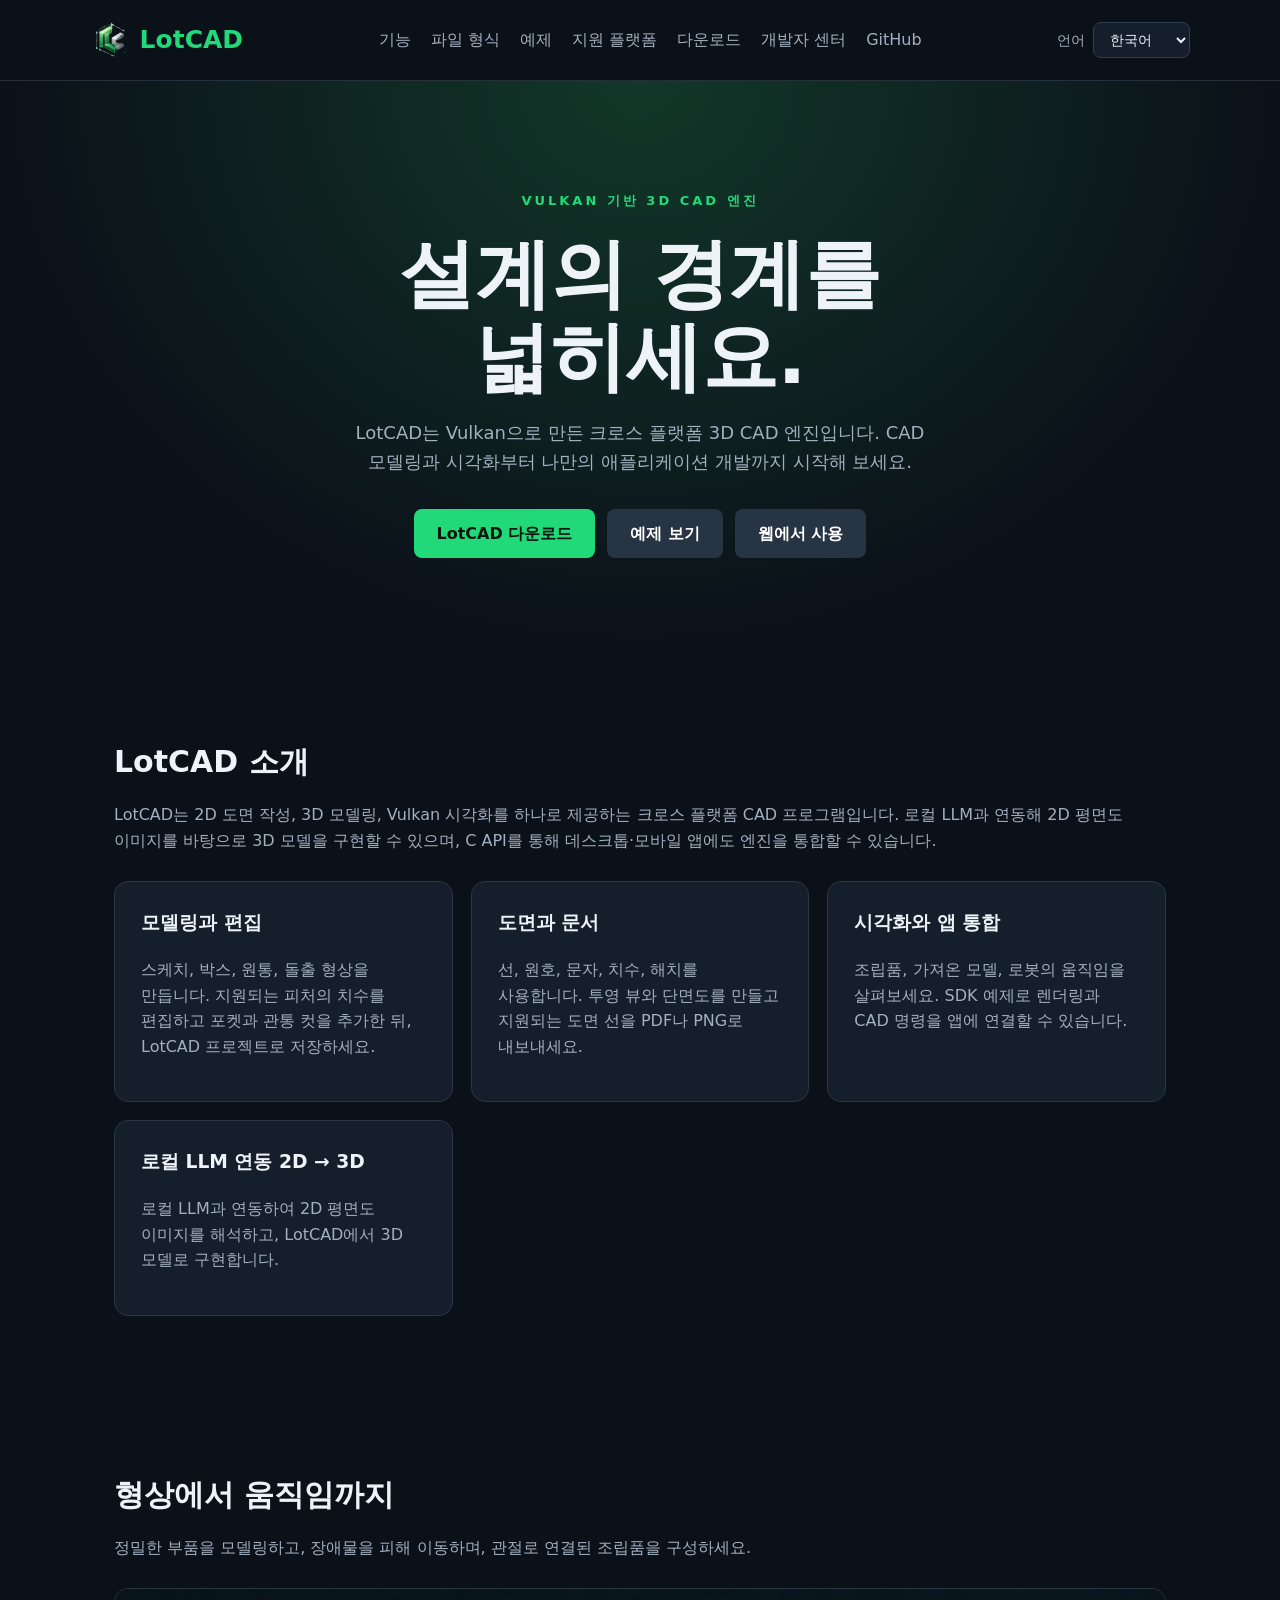
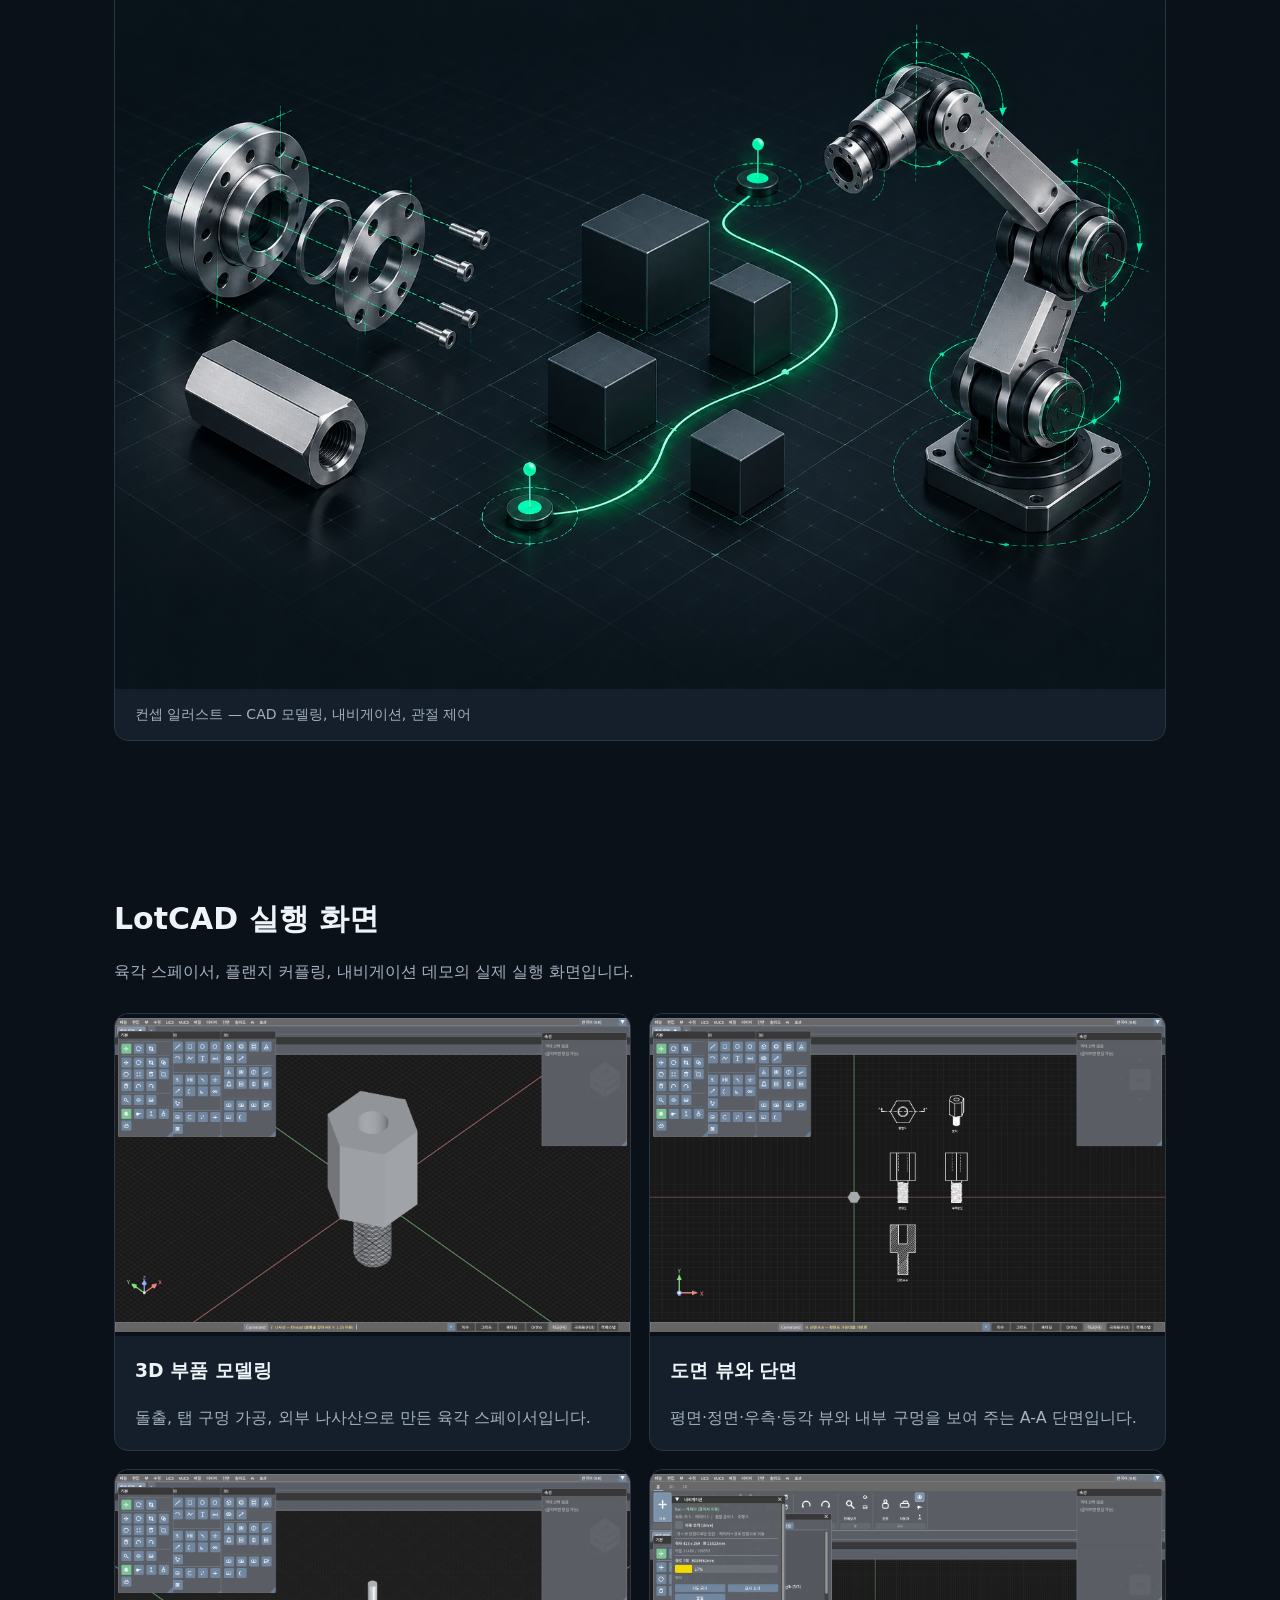
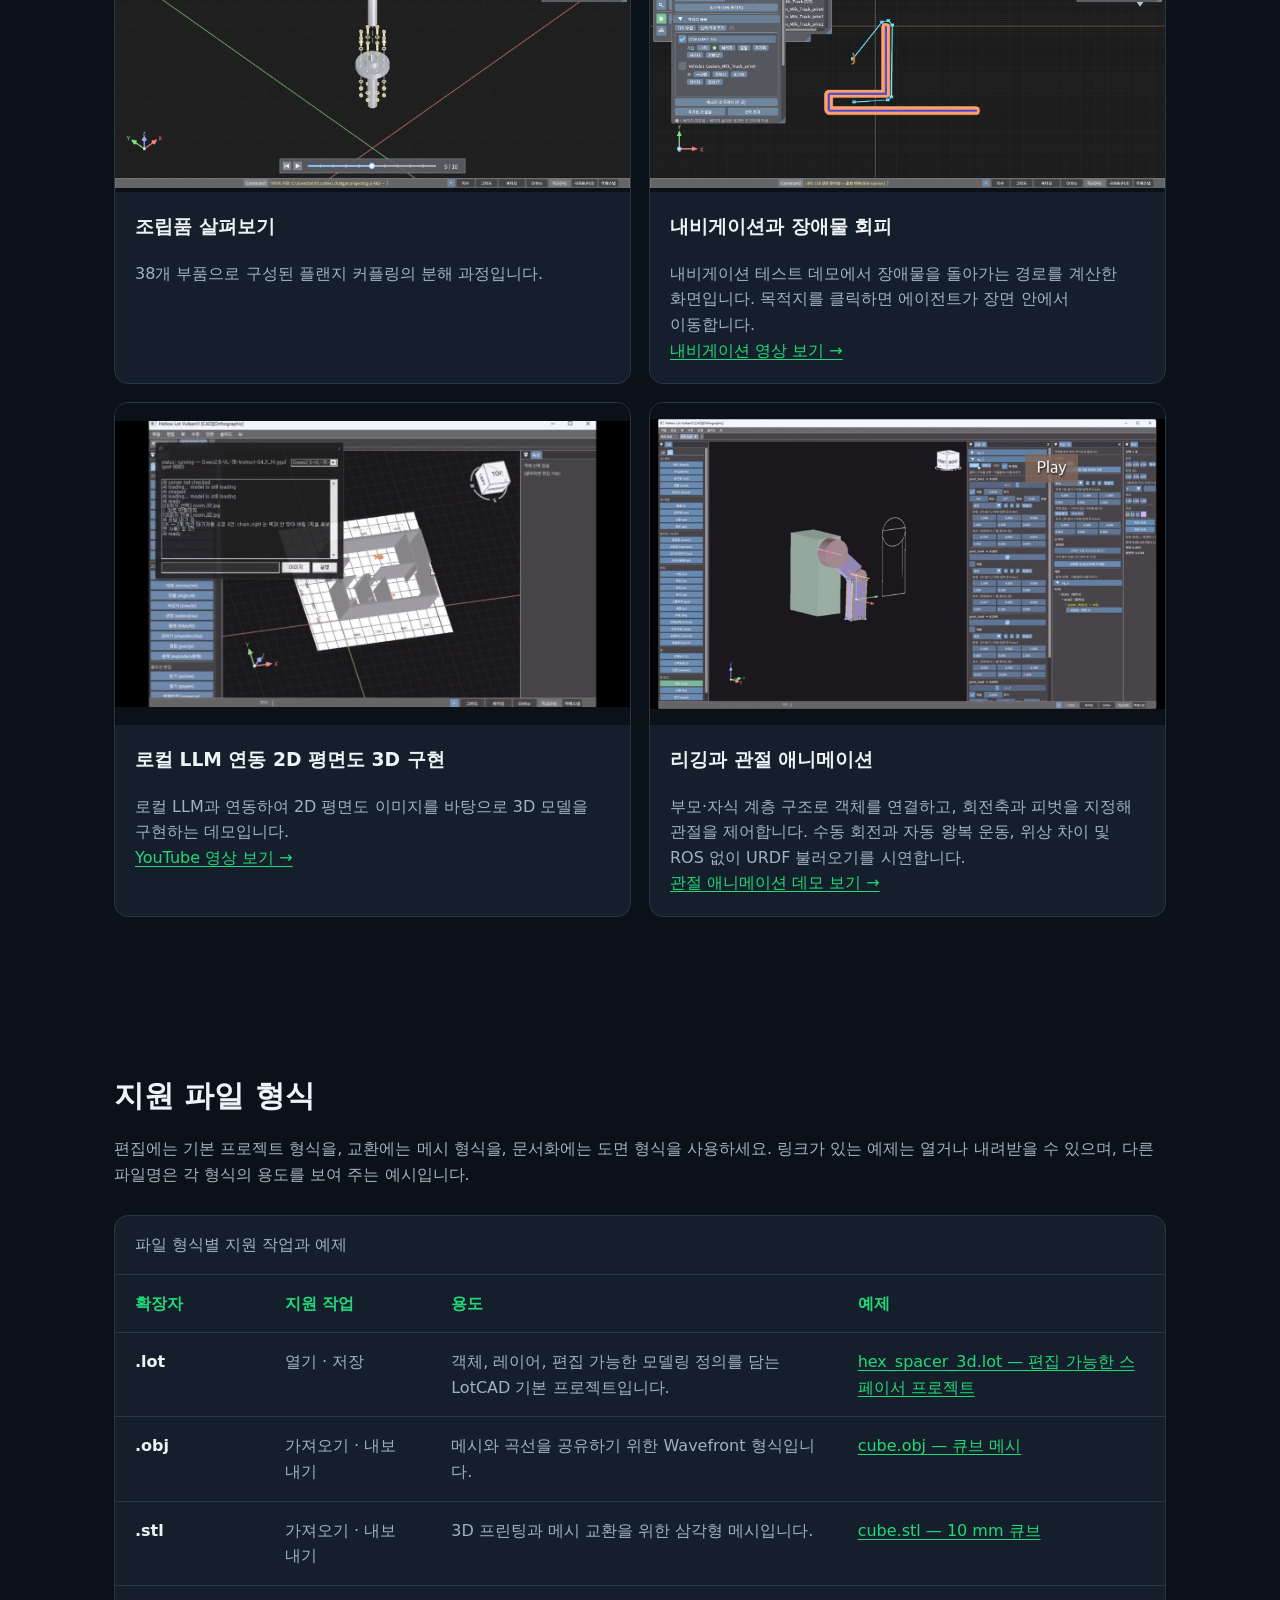
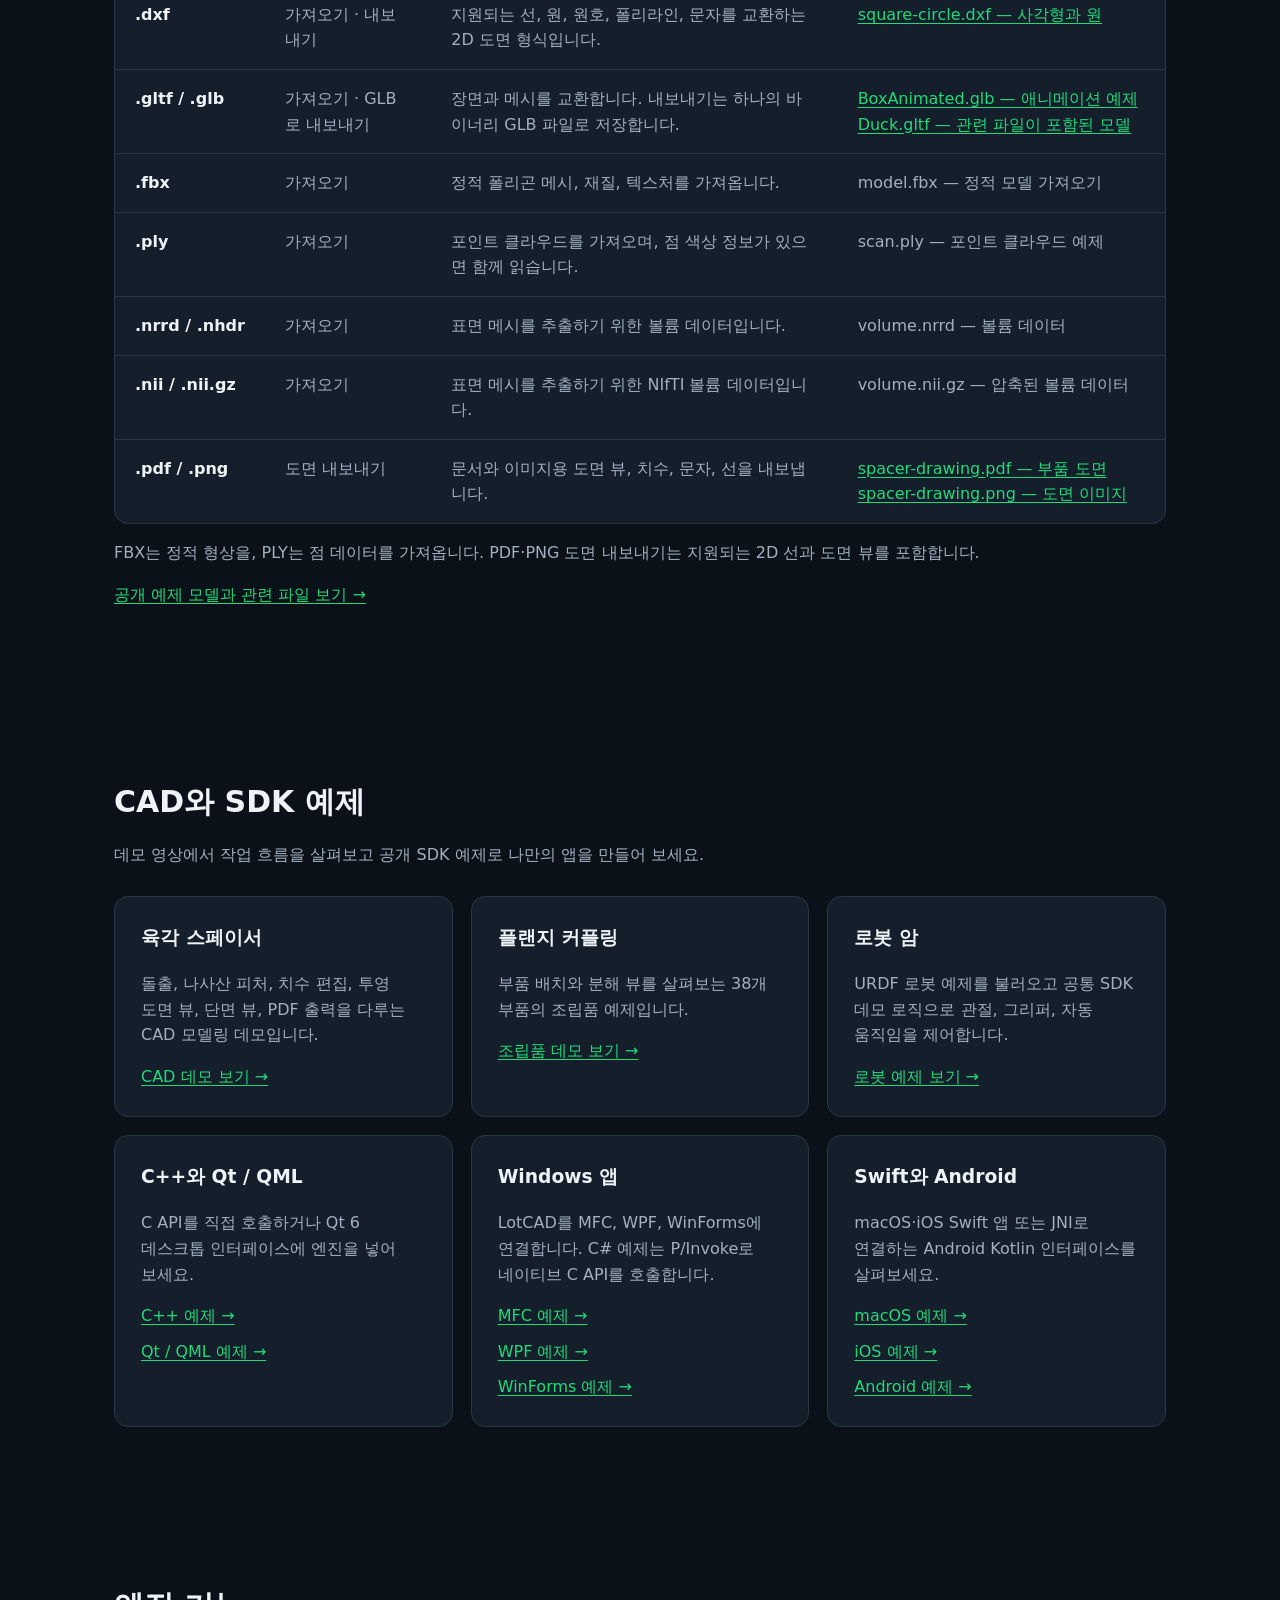
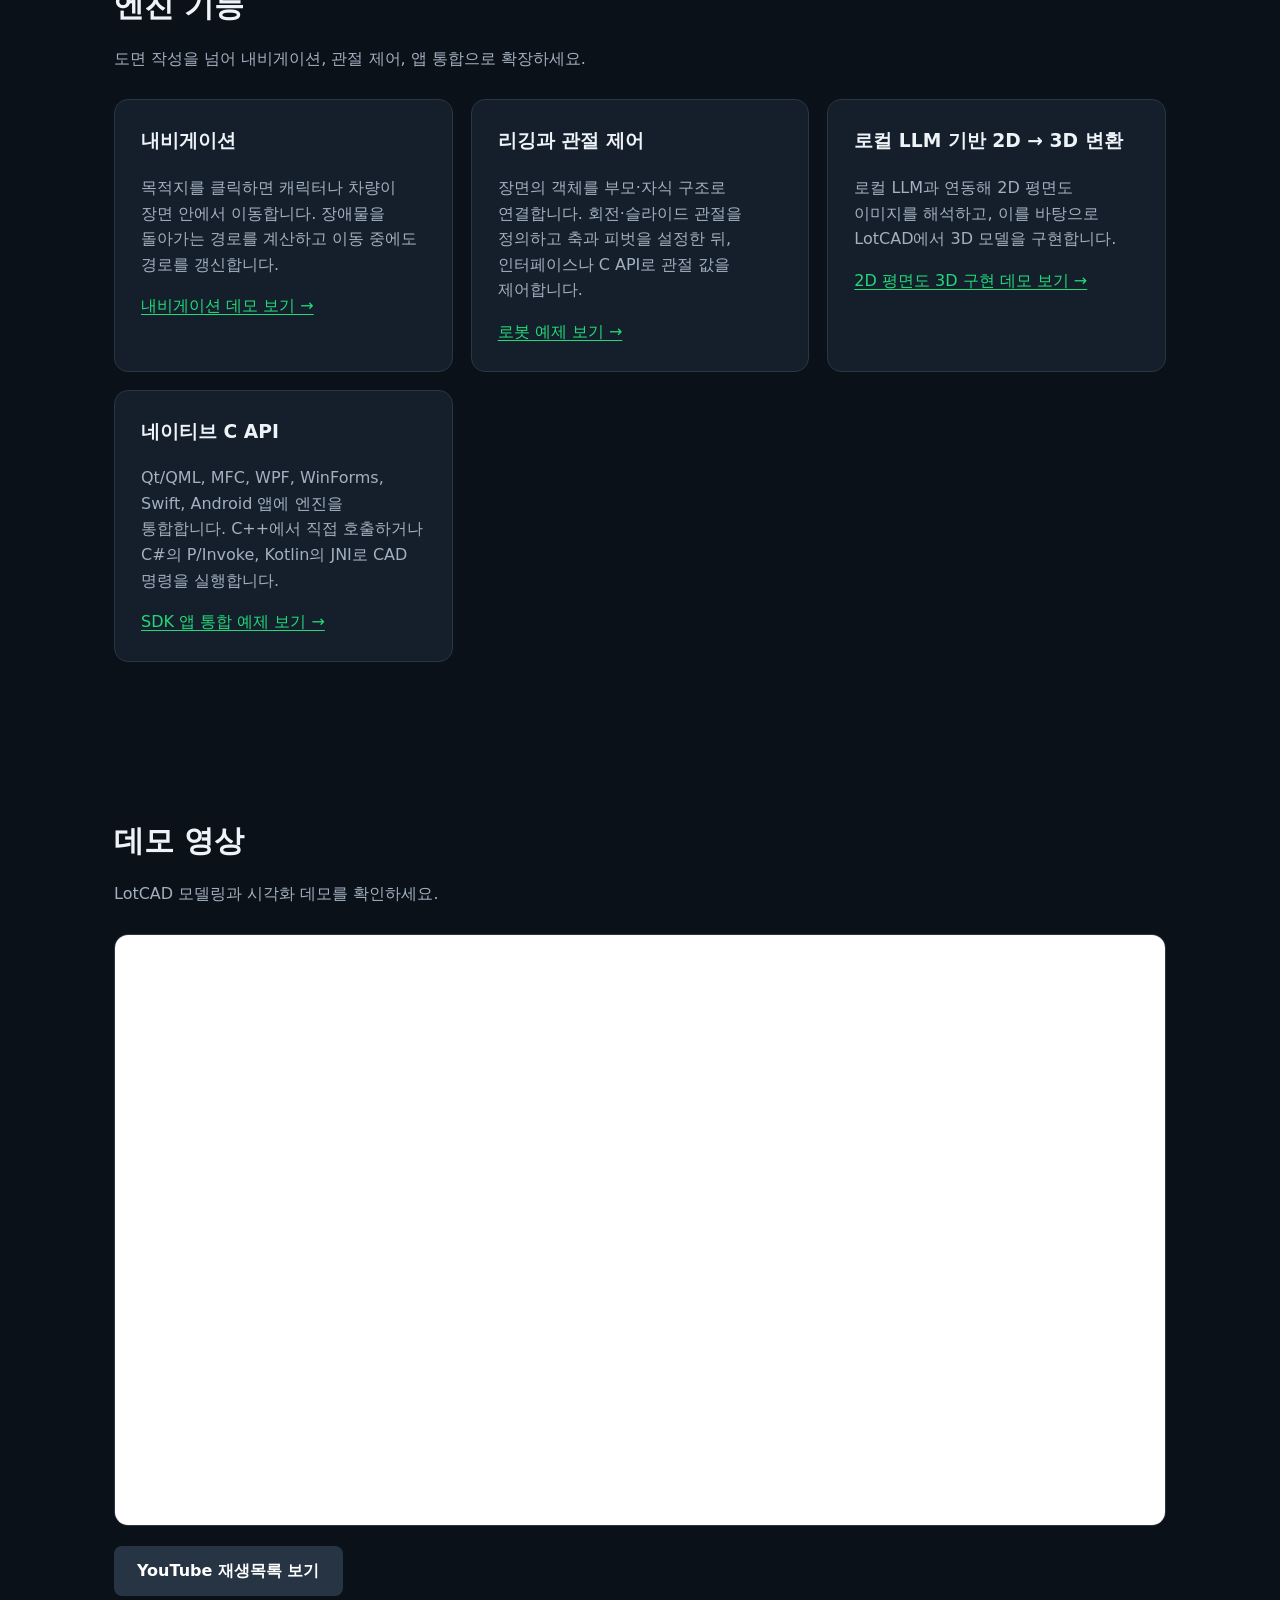
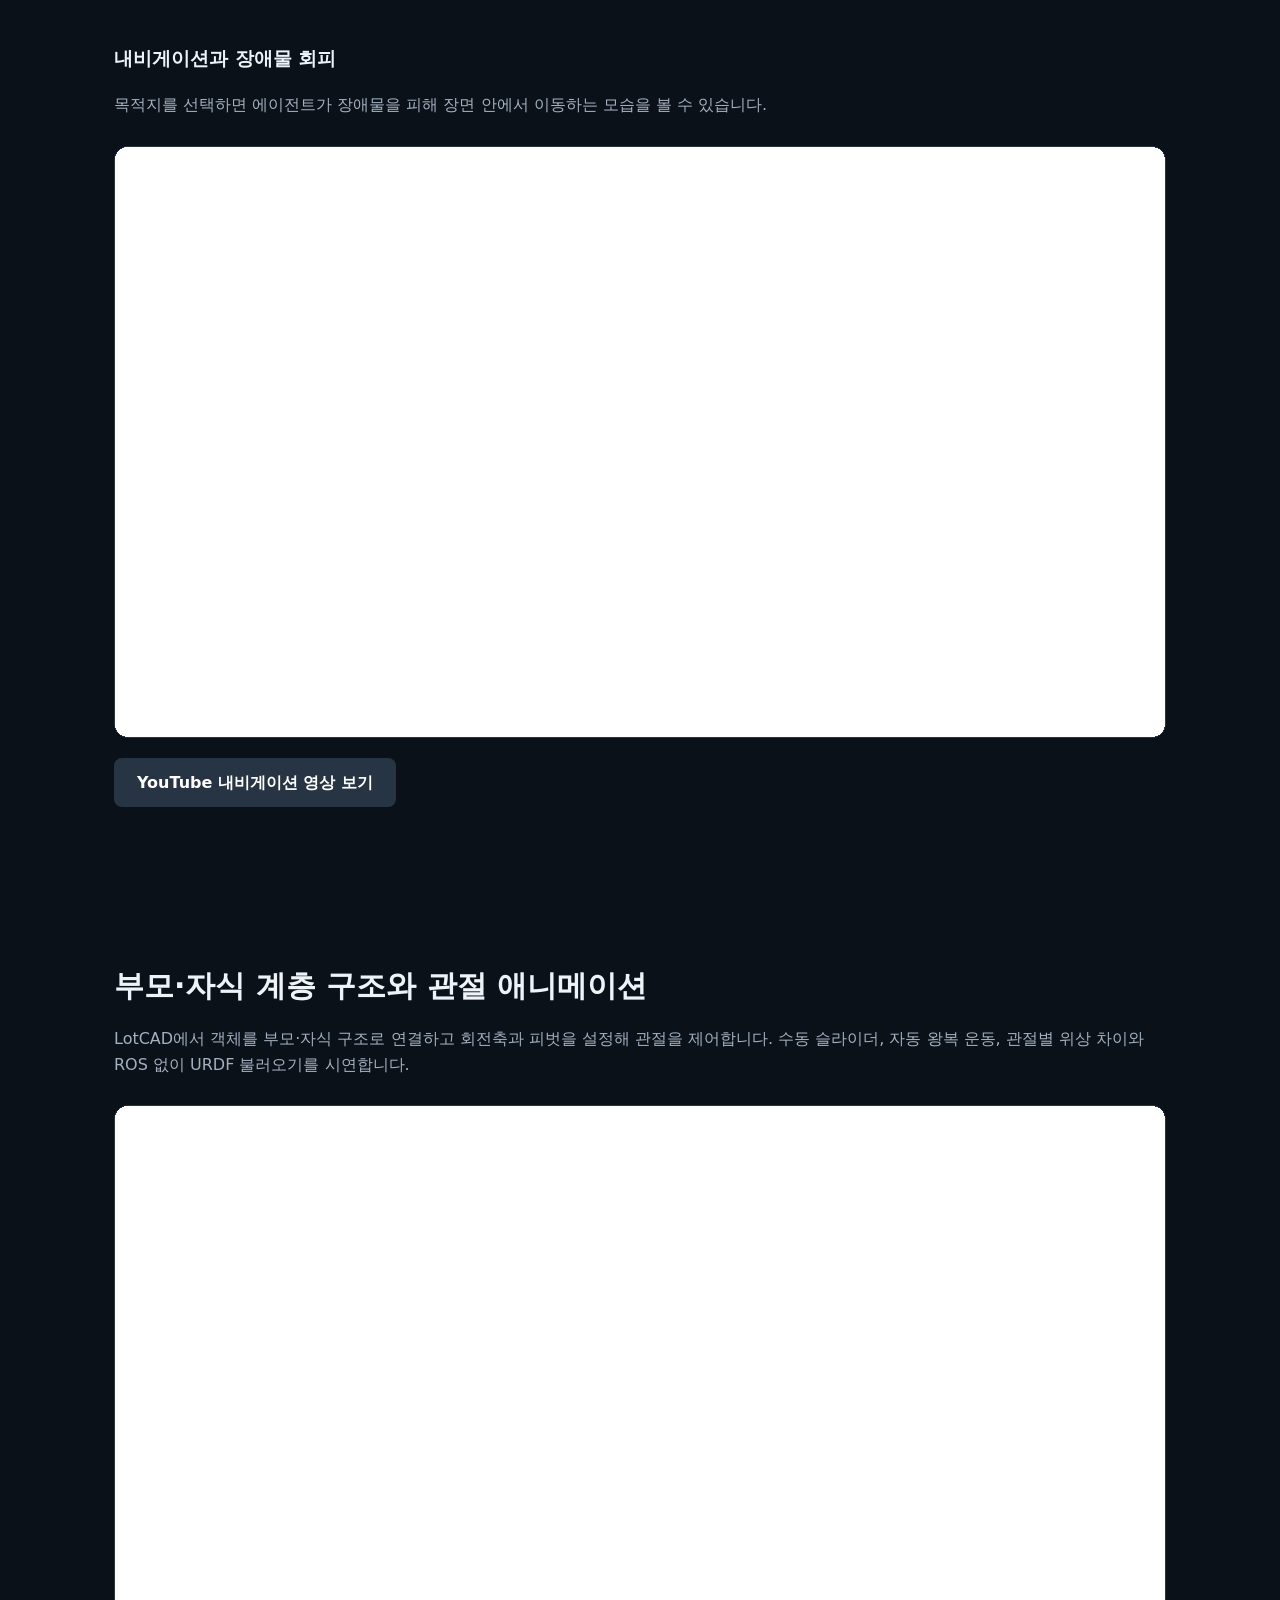
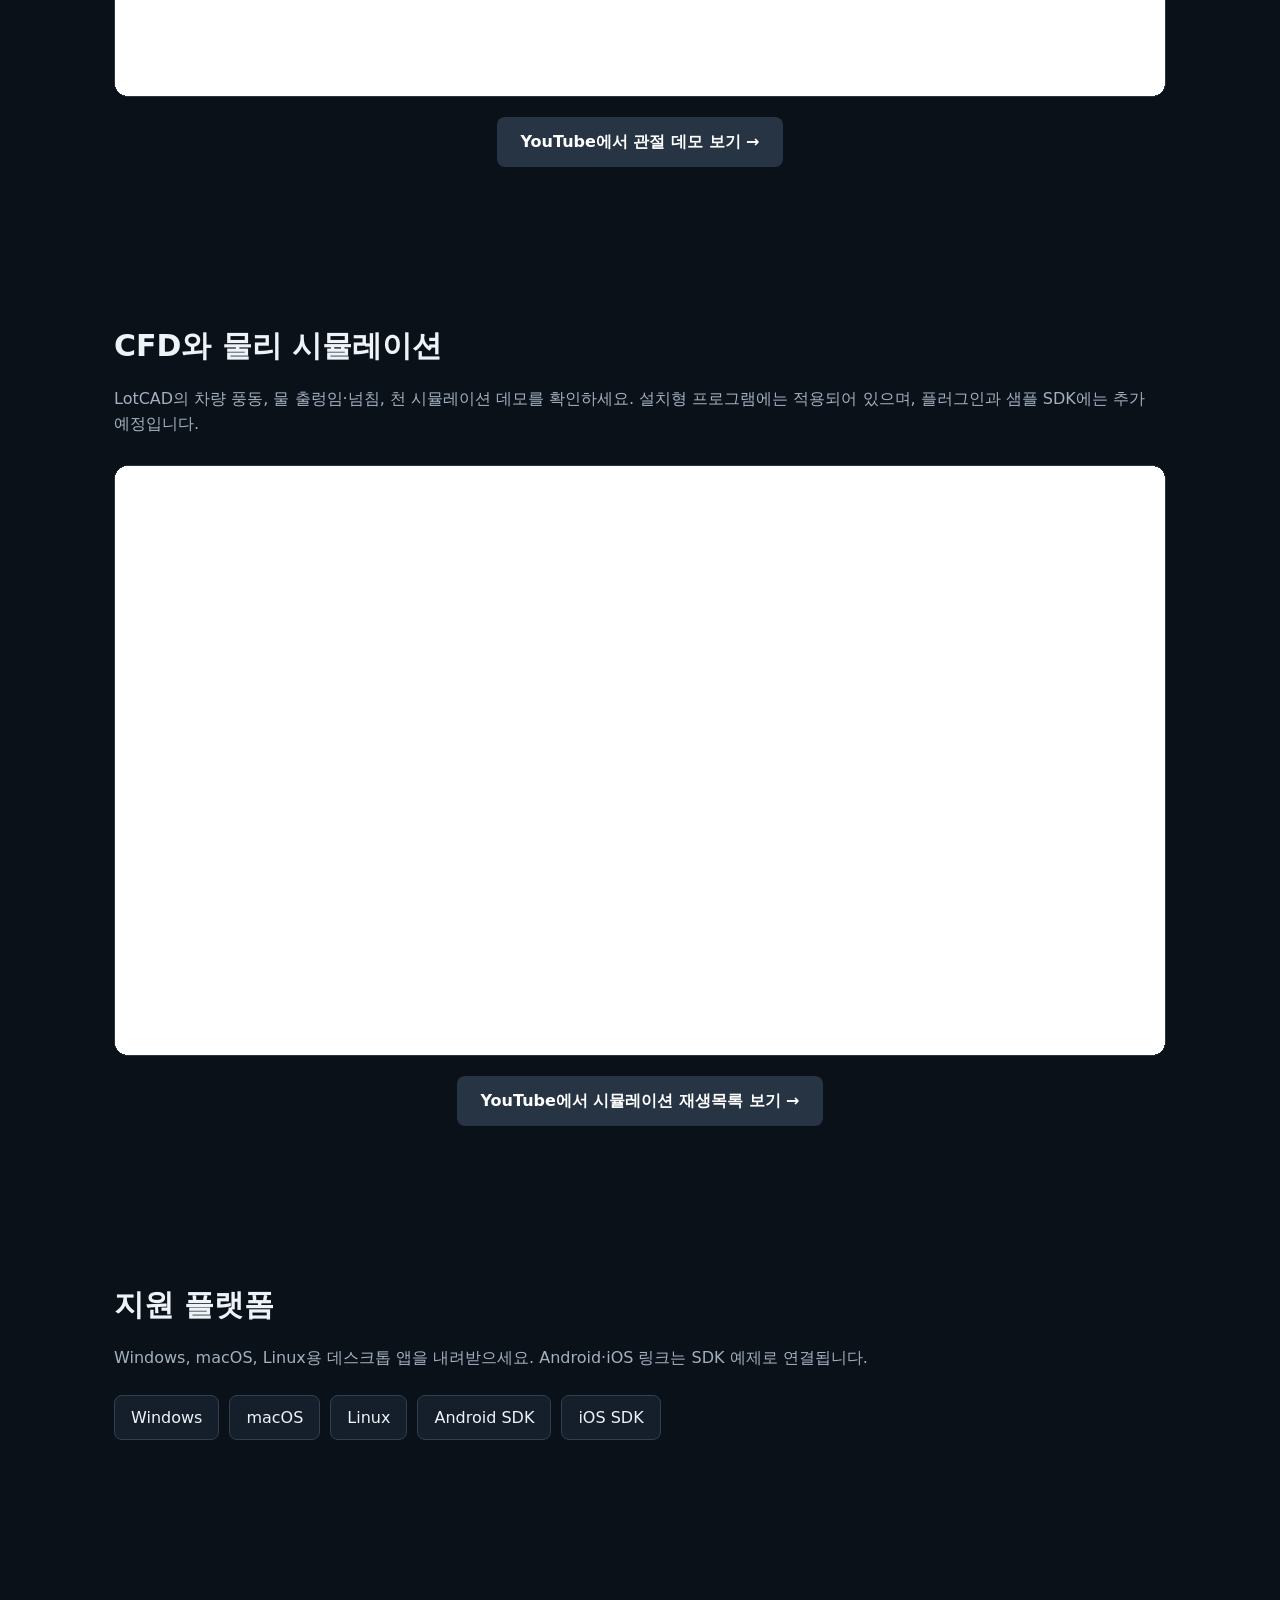
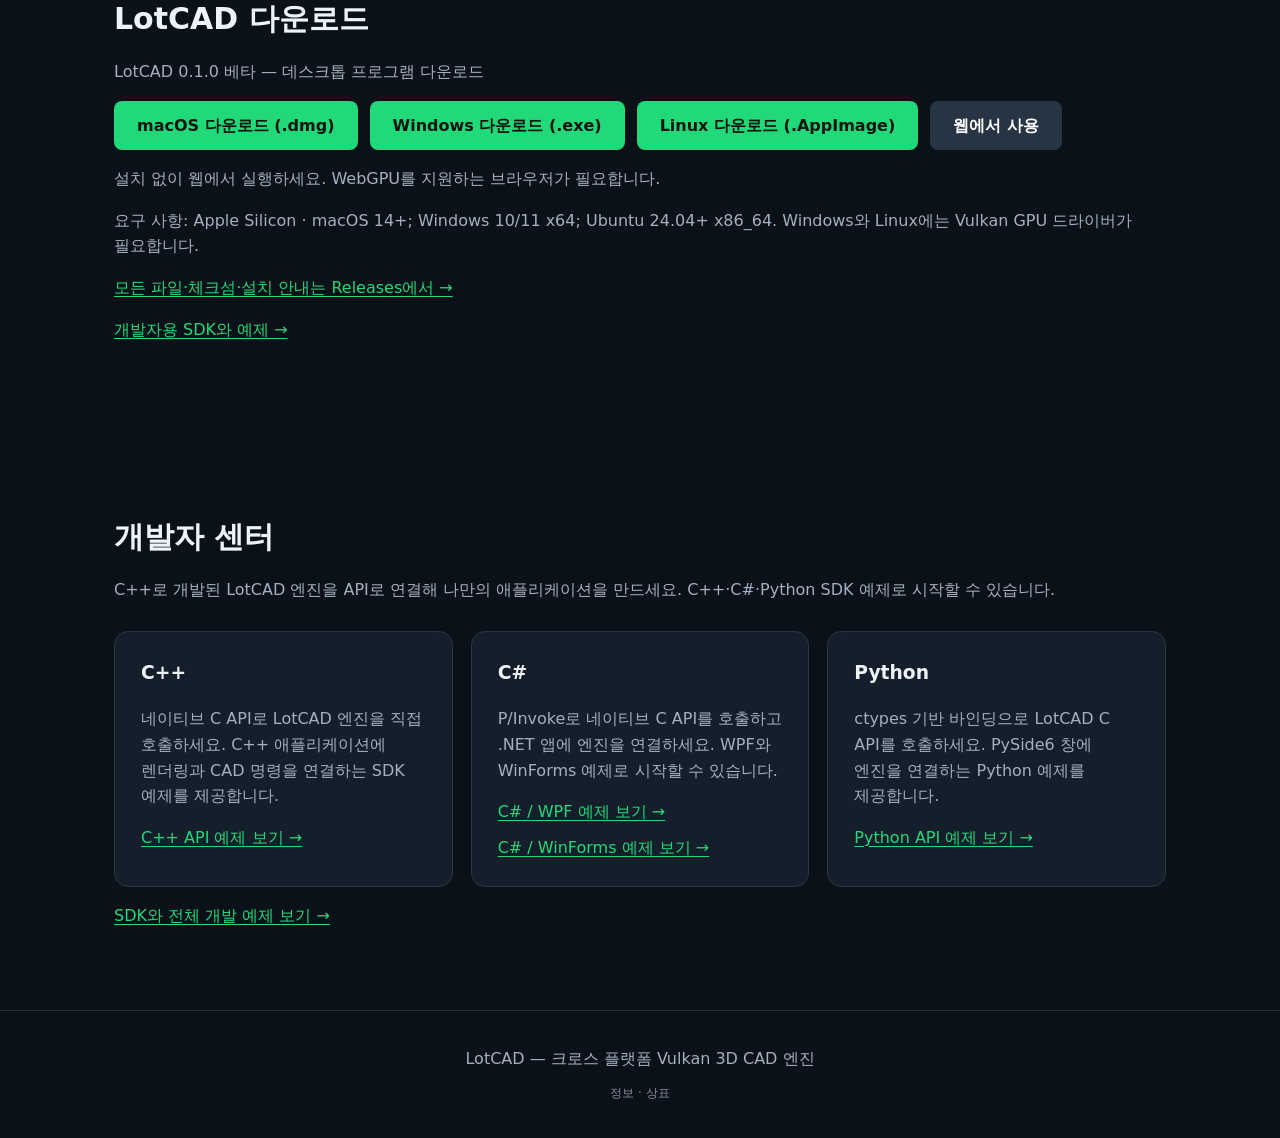
==== index.html @ 7d26bf12 "Link published Python API sample from developer center" ====
<!DOCTYPE html>
<html lang="ko">
<head>
  <meta charset="UTF-8">
  <meta name="viewport" content="width=device-width, initial-scale=1">
  <meta name="description" content="Vulkan 기반 크로스 플랫폼 3D CAD 엔진 LotCAD" data-i18n-content="meta.description">
  <title data-i18n="text.0">LotCAD | Vulkan 3D CAD 엔진</title>
  <link rel="icon" type="image/png" sizes="1024x1024" href="LotCAD_1024_transparent.png">
  <link rel="stylesheet" href="css/style.css">
</head>
<body>
  <header>
    <a class="brand" href="#">
      <img src="LotCAD_1024_transparent.png" alt="" width="40" height="40">
      <span><span data-i18n="text.1">LotCAD</span></span>
    </a>
    <nav>
      <a href="#features"><span data-i18n="text.2">기능</span></a>
      <a href="#formats"><span data-i18n="text.3">파일 형식</span></a>
      <a href="#examples"><span data-i18n="text.4">예제</span></a>
      <a href="#platforms"><span data-i18n="text.5">지원 플랫폼</span></a>
      <a href="#download"><span data-i18n="text.6">다운로드</span></a>
      <a href="#developers"><span data-i18n="developers.nav">개발자 센터</span></a>
      <a href="https://github.com/lotcad"><span data-i18n="text.7">GitHub</span></a>
    </nav>
    <div class="language-control">
      <label for="language-select" data-i18n="language.label">언어</label>
      <select id="language-select">
        <option value="ko" lang="ko" selected>한국어</option>
        <option value="en" lang="en">English</option>
      </select>
      <span id="language-status" role="status" aria-live="polite"></span>
    </div>
  </header>

  <main>
    <div class="hero">
      <div class="eyebrow"><span data-i18n="text.8">VULKAN 기반 3D CAD 엔진</span></div>
      <h1><span data-i18n="text.9">설계의 경계를</span><br><span data-i18n="text.10">넓히세요.</span></h1>
      <p><span data-i18n="text.11">LotCAD는 Vulkan으로 만든 크로스 플랫폼 3D CAD 엔진입니다. CAD 모델링과 시각화부터 나만의 애플리케이션 개발까지 시작해 보세요.</span></p>
      <div class="buttons">
        <a class="button" href="#download"><span data-i18n="text.12">LotCAD 다운로드</span></a>
        <a class="button secondary"
           href="https://github.com/lotcad/Vulkan_CMake_Sample"><span data-i18n="text.13">예제 보기</span></a>
        <a class="button secondary" href="web/WebGPUApp.html"><span data-i18n="web.button">웹에서 사용</span></a>
      </div>
    </div>

    <section id="about">
      <h2><span data-i18n="text.14">LotCAD 소개</span></h2>
      <p class="muted"><span data-i18n="text.15">LotCAD는 2D 도면 작성, 3D 모델링, Vulkan 시각화를 하나로 제공하는 크로스 플랫폼 CAD 프로그램입니다. 로컬 LLM과 연동해 2D 평면도 이미지를 바탕으로 3D 모델을 구현할 수 있으며, C API를 통해 데스크톱·모바일 앱에도 엔진을 통합할 수 있습니다.</span></p>
      <div class="grid">
        <div class="card">
          <h3><span data-i18n="text.16">모델링과 편집</span></h3>
          <p><span data-i18n="text.17">스케치, 박스, 원통, 돌출 형상을 만듭니다. 지원되는 피처의 치수를 편집하고 포켓과 관통 컷을 추가한 뒤, LotCAD 프로젝트로 저장하세요.</span></p>
        </div>
        <div class="card">
          <h3><span data-i18n="text.18">도면과 문서</span></h3>
          <p><span data-i18n="text.19">선, 원호, 문자, 치수, 해치를 사용합니다. 투영 뷰와 단면도를 만들고 지원되는 도면 선을 PDF나 PNG로 내보내세요.</span></p>
        </div>
        <div class="card">
          <h3><span data-i18n="text.20">시각화와 앱 통합</span></h3>
          <p><span data-i18n="text.21">조립품, 가져온 모델, 로봇의 움직임을 살펴보세요. SDK 예제로 렌더링과 CAD 명령을 앱에 연결할 수 있습니다.</span></p>
        </div>
        <div class="card">
          <h3><span data-i18n="about.local-llm.title">로컬 LLM 연동 2D → 3D</span></h3>
          <p><span data-i18n="about.local-llm.description">로컬 LLM과 연동하여 2D 평면도 이미지를 해석하고, LotCAD에서 3D 모델로 구현합니다.</span></p>
        </div>
      </div>
    </section>

    <section id="concept">
      <h2><span data-i18n="text.22">형상에서 움직임까지</span></h2>
      <p class="muted"><span data-i18n="text.23">정밀한 부품을 모델링하고, 장애물을 피해 이동하며, 관절로 연결된 조립품을 구성하세요.</span></p>
      <figure class="concept-art">
        <img src="images/lotcad-concept.png" alt="가공된 CAD 부품, 장애물을 돌아가는 경로, 관절 로봇 암을 담은 컨셉 일러스트" data-i18n-alt="image.concept" width="1536" height="1024" loading="lazy">
        <figcaption><span data-i18n="text.24">컨셉 일러스트 — CAD 모델링, 내비게이션, 관절 제어</span></figcaption>
      </figure>
    </section>

    <section id="screenshots">
      <h2><span data-i18n="text.25">LotCAD 실행 화면</span></h2>
      <p class="muted"><span data-i18n="text.26">육각 스페이서, 플랜지 커플링, 내비게이션 데모의 실제 실행 화면입니다.</span></p>
      <div class="grid screenshot-grid">
        <figure class="screenshot-card">
          <a href="images/spacer-model.png"><img src="images/spacer-model.png" alt="LotCAD 화면의 나사산 축과 중앙 구멍이 있는 육각 스페이서" data-i18n-alt="image.spacer" width="1600" height="1000" loading="lazy"></a>
          <figcaption><h3><span data-i18n="text.27">3D 부품 모델링</span></h3><p><span data-i18n="text.28">돌출, 탭 구멍 가공, 외부 나사산으로 만든 육각 스페이서입니다.</span></p></figcaption>
        </figure>
        <figure class="screenshot-card">
          <a href="images/spacer-drawing.png"><img src="images/spacer-drawing.png" alt="해치가 있는 A-A 단면과 스페이서 투영 도면 뷰" data-i18n-alt="image.drawing" width="1600" height="1000" loading="lazy"></a>
          <figcaption><h3><span data-i18n="text.29">도면 뷰와 단면</span></h3><p><span data-i18n="text.30">평면·정면·우측·등각 뷰와 내부 구멍을 보여 주는 A-A 단면입니다.</span></p></figcaption>
        </figure>
        <figure class="screenshot-card">
          <a href="images/flange-exploded.png"><img src="images/flange-exploded.png" alt="축, 볼트, 와셔, 너트로 구성된 플랜지 커플링 분해도" data-i18n-alt="image.assembly" width="1600" height="1000" loading="lazy"></a>
          <figcaption><h3><span data-i18n="text.31">조립품 살펴보기</span></h3><p><span data-i18n="text.32">38개 부품으로 구성된 플랜지 커플링의 분해 과정입니다.</span></p></figcaption>
        </figure>
        <figure class="screenshot-card">
          <a href="images/navigation-path.png"><img src="images/navigation-path.png" alt="주황색 장애물을 돌아가는 경로를 보여 주는 LotCAD 내비게이션 화면" data-i18n-alt="image.navigation" width="1600" height="1000" loading="lazy"></a>
          <figcaption><h3><span data-i18n="text.33">내비게이션과 장애물 회피</span></h3><p><span data-i18n="text.34">내비게이션 테스트 데모에서 장애물을 돌아가는 경로를 계산한 화면입니다. 목적지를 클릭하면 에이전트가 장면 안에서 이동합니다.</span></p><a class="text-link" href="#navigation-demo"><span data-i18n="text.35">내비게이션 영상 보기 →</span></a></figcaption>
        </figure>
        <figure class="screenshot-card">
          <a href="https://youtu.be/yKV2bWgZLDI" target="_blank" rel="noopener noreferrer" aria-label="로컬 LLM 연동 2D 평면도 3D 구현 영상 보기"><img src="images/lotcad-local-llm.jpg" alt="LotCAD 로컬 LLM 연동 2D 평면도 3D 구현 영상 대표 화면" width="1170" height="649" loading="lazy"></a>
          <figcaption>
            <h3>로컬 LLM 연동 2D 평면도 3D 구현</h3>
            <p>로컬 LLM과 연동하여 2D 평면도 이미지를 바탕으로 3D 모델을 구현하는 데모입니다.</p>
            <a class="text-link" href="https://youtu.be/yKV2bWgZLDI" target="_blank" rel="noopener noreferrer">YouTube 영상 보기 →</a>
          </figcaption>
        </figure>
        <figure class="screenshot-card">
          <a href="https://youtu.be/jVNagt93QvA" target="_blank" rel="noopener noreferrer" aria-label="리깅 및 관절 애니메이션 영상 보기"><img src="images/lotcad-rigging.jpg" alt="LotCAD 리깅 및 관절 애니메이션 영상 대표 화면" width="1600" height="900" loading="lazy"></a>
          <figcaption>
            <h3>리깅과 관절 애니메이션</h3>
            <p>부모·자식 계층 구조로 객체를 연결하고, 회전축과 피벗을 지정해 관절을 제어합니다. 수동 회전과 자동 왕복 운동, 위상 차이 및 ROS 없이 URDF 불러오기를 시연합니다.</p>
            <a class="text-link" href="#joint-demo">관절 애니메이션 데모 보기 →</a>
          </figcaption>
        </figure>
      </div>
    </section>

    <section id="formats">
      <h2><span data-i18n="text.36">지원 파일 형식</span></h2>
      <p class="muted"><span data-i18n="text.37">편집에는 기본 프로젝트 형식을, 교환에는 메시 형식을, 문서화에는 도면 형식을 사용하세요. 링크가 있는 예제는 열거나 내려받을 수 있으며, 다른 파일명은 각 형식의 용도를 보여 주는 예시입니다.</span></p>
      <div class="format-table">
        <table>
          <caption><span data-i18n="text.38">파일 형식별 지원 작업과 예제</span></caption>
          <thead>
            <tr><th scope="col"><span data-i18n="text.39">확장자</span></th><th scope="col"><span data-i18n="text.40">지원 작업</span></th><th scope="col"><span data-i18n="text.41">용도</span></th><th scope="col"><span data-i18n="text.42">예제</span></th></tr>
          </thead>
          <tbody>
            <tr><th scope="row"><span data-i18n="text.43">.lot</span></th><td><span data-i18n="text.44">열기 · 저장</span></td><td><span data-i18n="text.45">객체, 레이어, 편집 가능한 모델링 정의를 담는 LotCAD 기본 프로젝트입니다.</span></td><td><a href="examples/hex_spacer_3d.lot" download><span data-i18n="text.46">hex_spacer_3d.lot — 편집 가능한 스페이서 프로젝트</span></a></td></tr>
            <tr><th scope="row"><span data-i18n="text.47">.obj</span></th><td><span data-i18n="text.48">가져오기 · 내보내기</span></td><td><span data-i18n="text.49">메시와 곡선을 공유하기 위한 Wavefront 형식입니다.</span></td><td><a href="https://github.com/lotcad/Vulkan_CMake_Sample/tree/main/sdk/models/cube.obj"><span data-i18n="text.50">cube.obj — 큐브 메시</span></a></td></tr>
            <tr><th scope="row"><span data-i18n="text.51">.stl</span></th><td><span data-i18n="text.52">가져오기 · 내보내기</span></td><td><span data-i18n="text.53">3D 프린팅과 메시 교환을 위한 삼각형 메시입니다.</span></td><td><a href="examples/cube.stl" download><span data-i18n="text.54">cube.stl — 10 mm 큐브</span></a></td></tr>
            <tr><th scope="row"><span data-i18n="text.55">.dxf</span></th><td><span data-i18n="text.56">가져오기 · 내보내기</span></td><td><span data-i18n="text.57">지원되는 선, 원, 원호, 폴리라인, 문자를 교환하는 2D 도면 형식입니다.</span></td><td><a href="examples/square-circle.dxf" download><span data-i18n="text.58">square-circle.dxf — 사각형과 원</span></a></td></tr>
            <tr><th scope="row"><span data-i18n="text.59">.gltf / .glb</span></th><td><span data-i18n="text.60">가져오기 · GLB로 내보내기</span></td><td><span data-i18n="text.61">장면과 메시를 교환합니다. 내보내기는 하나의 바이너리 GLB 파일로 저장합니다.</span></td><td><a href="https://github.com/lotcad/Vulkan_CMake_Sample/tree/main/sdk/models/BoxAnimated.glb"><span data-i18n="text.62">BoxAnimated.glb — 애니메이션 예제</span></a><br><a href="https://github.com/lotcad/Vulkan_CMake_Sample/tree/main/sdk/models/Duck.gltf"><span data-i18n="text.63">Duck.gltf — 관련 파일이 포함된 모델</span></a></td></tr>
            <tr><th scope="row"><span data-i18n="text.64">.fbx</span></th><td><span data-i18n="text.65">가져오기</span></td><td><span data-i18n="text.66">정적 폴리곤 메시, 재질, 텍스처를 가져옵니다.</span></td><td><span data-i18n="text.67">model.fbx — 정적 모델 가져오기</span></td></tr>
            <tr><th scope="row"><span data-i18n="text.68">.ply</span></th><td><span data-i18n="text.69">가져오기</span></td><td><span data-i18n="text.70">포인트 클라우드를 가져오며, 점 색상 정보가 있으면 함께 읽습니다.</span></td><td><span data-i18n="text.71">scan.ply — 포인트 클라우드 예제</span></td></tr>
            <tr><th scope="row"><span data-i18n="text.72">.nrrd / .nhdr</span></th><td><span data-i18n="text.73">가져오기</span></td><td><span data-i18n="text.74">표면 메시를 추출하기 위한 볼륨 데이터입니다.</span></td><td><span data-i18n="text.75">volume.nrrd — 볼륨 데이터</span></td></tr>
            <tr><th scope="row"><span data-i18n="text.76">.nii / .nii.gz</span></th><td><span data-i18n="text.77">가져오기</span></td><td><span data-i18n="text.78">표면 메시를 추출하기 위한 NIfTI 볼륨 데이터입니다.</span></td><td><span data-i18n="text.79">volume.nii.gz — 압축된 볼륨 데이터</span></td></tr>
            <tr><th scope="row"><span data-i18n="text.80">.pdf / .png</span></th><td><span data-i18n="text.81">도면 내보내기</span></td><td><span data-i18n="text.82">문서와 이미지용 도면 뷰, 치수, 문자, 선을 내보냅니다.</span></td><td><a href="examples/spacer-drawing.pdf" download><span data-i18n="text.83">spacer-drawing.pdf — 부품 도면</span></a><br><a href="examples/spacer-drawing.png" download><span data-i18n="text.84">spacer-drawing.png — 도면 이미지</span></a></td></tr>
          </tbody>
        </table>
      </div>
      <p class="muted"><span data-i18n="text.85">FBX는 정적 형상을, PLY는 점 데이터를 가져옵니다. PDF·PNG 도면 내보내기는 지원되는 2D 선과 도면 뷰를 포함합니다.</span></p>
      <p><a class="text-link" href="https://github.com/lotcad/Vulkan_CMake_Sample/tree/main/sdk/models"><span data-i18n="text.86">공개 예제 모델과 관련 파일 보기 →</span></a></p>
    </section>

    <section id="examples">
      <h2><span data-i18n="text.87">CAD와 SDK 예제</span></h2>
      <p class="muted"><span data-i18n="text.88">데모 영상에서 작업 흐름을 살펴보고 공개 SDK 예제로 나만의 앱을 만들어 보세요.</span></p>
      <div class="grid">
        <div class="card">
          <h3><span data-i18n="text.89">육각 스페이서</span></h3>
          <p><span data-i18n="text.90">돌출, 나사산 피처, 치수 편집, 투영 도면 뷰, 단면 뷰, PDF 출력을 다루는 CAD 모델링 데모입니다.</span></p>
          <a class="text-link" href="#videos"><span data-i18n="text.91">CAD 데모 보기 →</span></a>
        </div>
        <div class="card">
          <h3><span data-i18n="text.92">플랜지 커플링</span></h3>
          <p><span data-i18n="text.93">부품 배치와 분해 뷰를 살펴보는 38개 부품의 조립품 예제입니다.</span></p>
          <a class="text-link" href="#videos"><span data-i18n="text.94">조립품 데모 보기 →</span></a>
        </div>
        <div class="card">
          <h3><span data-i18n="text.95">로봇 암</span></h3>
          <p><span data-i18n="text.96">URDF 로봇 예제를 불러오고 공통 SDK 데모 로직으로 관절, 그리퍼, 자동 움직임을 제어합니다.</span></p>
          <a class="text-link" href="https://github.com/lotcad/Vulkan_CMake_Sample/tree/main/sample/shared"><span data-i18n="text.97">로봇 예제 보기 →</span></a>
        </div>
        <div class="card">
          <h3><span data-i18n="text.98">C++와 Qt / QML</span></h3>
          <p><span data-i18n="text.99">C API를 직접 호출하거나 Qt 6 데스크톱 인터페이스에 엔진을 넣어 보세요.</span></p>
          <a class="text-link" href="https://github.com/lotcad/Vulkan_CMake_Sample/tree/main/sample/cpp_api_test"><span data-i18n="text.100">C++ 예제 →</span></a>
          <a class="text-link" href="https://github.com/lotcad/Vulkan_CMake_Sample/tree/main/sample/qml_test"><span data-i18n="text.101">Qt / QML 예제 →</span></a>
        </div>
        <div class="card">
          <h3><span data-i18n="text.102">Windows 앱</span></h3>
          <p><span data-i18n="text.103">LotCAD를 MFC, WPF, WinForms에 연결합니다. C# 예제는 P/Invoke로 네이티브 C API를 호출합니다.</span></p>
          <a class="text-link" href="https://github.com/lotcad/Vulkan_CMake_Sample/tree/main/sample/mfc_dlg_test"><span data-i18n="text.104">MFC 예제 →</span></a>
          <a class="text-link" href="https://github.com/lotcad/Vulkan_CMake_Sample/tree/main/sample/wpf_test"><span data-i18n="text.105">WPF 예제 →</span></a>
          <a class="text-link" href="https://github.com/lotcad/Vulkan_CMake_Sample/tree/main/sample/winforms_test"><span data-i18n="text.106">WinForms 예제 →</span></a>
        </div>
        <div class="card">
          <h3><span data-i18n="text.107">Swift와 Android</span></h3>
          <p><span data-i18n="text.108">macOS·iOS Swift 앱 또는 JNI로 연결하는 Android Kotlin 인터페이스를 살펴보세요.</span></p>
          <a class="text-link" href="https://github.com/lotcad/Vulkan_CMake_Sample/tree/main/sample/swift_api_test"><span data-i18n="text.109">macOS 예제 →</span></a>
          <a class="text-link" href="https://github.com/lotcad/Vulkan_CMake_Sample/tree/main/sample/swift_ios_test"><span data-i18n="text.110">iOS 예제 →</span></a>
          <a class="text-link" href="https://github.com/lotcad/Vulkan_CMake_Sample/tree/main/sample/android_test"><span data-i18n="text.111">Android 예제 →</span></a>
        </div>
      </div>
    </section>

    <section id="features">
      <h2><span data-i18n="text.112">엔진 기능</span></h2>
      <p class="muted"><span data-i18n="text.113">도면 작성을 넘어 내비게이션, 관절 제어, 앱 통합으로 확장하세요.</span></p>
      <div class="grid">
        <div class="card">
          <h3><span data-i18n="text.114">내비게이션</span></h3>
          <p><span data-i18n="text.115">목적지를 클릭하면 캐릭터나 차량이 장면 안에서 이동합니다. 장애물을 돌아가는 경로를 계산하고 이동 중에도 경로를 갱신합니다.</span></p>
          <a class="text-link" href="#navigation-demo"><span data-i18n="text.116">내비게이션 데모 보기 →</span></a>
        </div>
        <div class="card">
          <h3><span data-i18n="text.117">리깅과 관절 제어</span></h3>
          <p><span data-i18n="text.118">장면의 객체를 부모·자식 구조로 연결합니다. 회전·슬라이드 관절을 정의하고 축과 피벗을 설정한 뒤, 인터페이스나 C API로 관절 값을 제어합니다.</span></p>
          <a class="text-link" href="https://github.com/lotcad/Vulkan_CMake_Sample/tree/main/sample/shared"><span data-i18n="text.119">로봇 예제 보기 →</span></a>
        </div>
        <div class="card">
          <h3>로컬 LLM 기반 2D → 3D 변환</h3>
          <p>로컬 LLM과 연동해 2D 평면도 이미지를 해석하고, 이를 바탕으로 LotCAD에서 3D 모델을 구현합니다.</p>
          <a class="text-link" href="#screenshots">2D 평면도 3D 구현 데모 보기 →</a>
        </div>
        <div class="card">
          <h3><span data-i18n="text.120">네이티브 C API</span></h3>
          <p><span data-i18n="text.121">Qt/QML, MFC, WPF, WinForms, Swift, Android 앱에 엔진을 통합합니다. C++에서 직접 호출하거나 C#의 P/Invoke, Kotlin의 JNI로 CAD 명령을 실행합니다.</span></p>
          <a class="text-link" href="https://github.com/lotcad/Vulkan_CMake_Sample"><span data-i18n="text.122">SDK 앱 통합 예제 보기 →</span></a>
        </div>
      </div>
    </section>

    <section id="videos">
      <h2><span data-i18n="text.123">데모 영상</span></h2>
      <p class="muted"><span data-i18n="text.124">LotCAD 모델링과 시각화 데모를 확인하세요.</span></p>
      <div class="video-player">
        <iframe
          src="https://www.youtube.com/embed/videoseries?list=PLd1Ggn0QCwgk"
          title="LotCAD 데모 영상 재생목록" data-i18n-title="video.playlist"
          loading="lazy"
          allow="accelerometer; autoplay; clipboard-write; encrypted-media; gyroscope; picture-in-picture; web-share"
          referrerpolicy="strict-origin-when-cross-origin"
          allowfullscreen>
        </iframe>
      </div>
      <div class="buttons">
        <a class="button secondary"
           href="https://www.youtube.com/playlist?list=PLd1Ggn0QCwgk"
           target="_blank" rel="noopener noreferrer"><span data-i18n="text.125">YouTube 재생목록 보기</span></a>
      </div>
      <h3 id="navigation-demo"><span data-i18n="text.126">내비게이션과 장애물 회피</span></h3>
      <p class="muted"><span data-i18n="text.127">목적지를 선택하면 에이전트가 장애물을 피해 장면 안에서 이동하는 모습을 볼 수 있습니다.</span></p>
      <div class="video-player">
        <iframe
          src="https://www.youtube.com/embed/uHK43qWG4iA"
          title="LotCAD 내비게이션 데모" data-i18n-title="video.navigation"
          loading="lazy"
          allow="accelerometer; autoplay; clipboard-write; encrypted-media; gyroscope; picture-in-picture; web-share"
          referrerpolicy="strict-origin-when-cross-origin"
          allowfullscreen>
        </iframe>
      </div>
      <div class="buttons">
        <a class="button secondary" href="https://youtu.be/uHK43qWG4iA" target="_blank" rel="noopener noreferrer"><span data-i18n="text.128">YouTube 내비게이션 영상 보기</span></a>
      </div>
    </section>

    <section id="joint-demo">
      <h2>부모·자식 계층 구조와 관절 애니메이션</h2>
      <p class="muted">LotCAD에서 객체를 부모·자식 구조로 연결하고 회전축과 피벗을 설정해 관절을 제어합니다. 수동 슬라이더, 자동 왕복 운동, 관절별 위상 차이와 ROS 없이 URDF 불러오기를 시연합니다.</p>
      <div class="video-player">
        <iframe
          src="https://www.youtube.com/embed/jVNagt93QvA"
          title="LotCAD 관절 및 로봇 애니메이션 데모"
          loading="lazy"
          allow="accelerometer; autoplay; clipboard-write; encrypted-media; gyroscope; picture-in-picture; web-share"
          referrerpolicy="strict-origin-when-cross-origin"
          allowfullscreen>
        </iframe>
      </div>
      <div class="buttons">
        <a class="button secondary" href="https://youtu.be/jVNagt93QvA" target="_blank" rel="noopener noreferrer">YouTube에서 관절 데모 보기 →</a>
      </div>
    </section>

    <section id="cfd-demo">
      <h2><span data-i18n="cfd.title">CFD와 물리 시뮬레이션</span></h2>
      <p class="muted"><span data-i18n="cfd.description">LotCAD의 차량 풍동, 물 출렁임·넘침, 천 시뮬레이션 데모를 확인하세요. 설치형 프로그램에는 적용되어 있으며, 플러그인과 샘플 SDK에는 추가 예정입니다.</span></p>
      <div class="video-player">
        <iframe
          src="https://www.youtube.com/embed/videoseries?list=PLOCAHb6YZtoM"
          title="LotCAD CFD와 물리 시뮬레이션 재생목록" data-i18n-title="cfd.playlist"
          loading="lazy"
          allow="accelerometer; autoplay; clipboard-write; encrypted-media; gyroscope; picture-in-picture; web-share"
          referrerpolicy="strict-origin-when-cross-origin"
          allowfullscreen>
        </iframe>
      </div>
      <div class="buttons">
        <a class="button secondary" href="https://www.youtube.com/playlist?list=PLOCAHb6YZtoM" target="_blank" rel="noopener noreferrer"><span data-i18n="cfd.link">YouTube에서 시뮬레이션 재생목록 보기 →</span></a>
      </div>
    </section>

    <section id="platforms">
      <h2><span data-i18n="text.129">지원 플랫폼</span></h2>
      <p class="muted"><span data-i18n="text.130">Windows, macOS, Linux용 데스크톱 앱을 내려받으세요. Android·iOS 링크는 SDK 예제로 연결됩니다.</span></p>
      <div class="platforms">
        <a href="#download-windows"><span data-i18n="text.131">Windows</span></a>
        <a href="#download-macos"><span data-i18n="text.132">macOS</span></a>
        <a href="#download-linux"><span data-i18n="text.133">Linux</span></a>
        <a href="https://github.com/lotcad/Vulkan_CMake_Sample/tree/main/sample/android_test"><span data-i18n="text.134">Android SDK</span></a>
        <a href="https://github.com/lotcad/Vulkan_CMake_Sample/tree/main/sample/swift_ios_test"><span data-i18n="text.135">iOS SDK</span></a>
      </div>
    </section>

    <section id="download">
      <h2><span data-i18n="text.136">LotCAD 다운로드</span></h2>
      <p class="muted"><span data-i18n="text.137">LotCAD 0.1.0 베타 — 데스크톱 프로그램 다운로드</span></p>
      <div class="buttons">
        <a id="download-macos" class="button" href="https://github.com/lotcad/lotcad.github.io/releases/download/v0.1.0-beta/LotCAD-0.1.0-arm64.dmg"><span data-i18n="text.138">macOS 다운로드 (.dmg)</span></a>
        <a id="download-windows" class="button" href="https://github.com/lotcad/lotcad.github.io/releases/download/v0.1.0-beta/LotCAD-0.1.0-x64-setup.exe"><span data-i18n="text.139">Windows 다운로드 (.exe)</span></a>
        <a id="download-linux" class="button" href="https://github.com/lotcad/lotcad.github.io/releases/download/v0.1.0-beta/LotCAD-0.1.0-x86_64.AppImage"><span data-i18n="text.140">Linux 다운로드 (.AppImage)</span></a>
        <a class="button secondary" href="web/WebGPUApp.html"><span data-i18n="web.button">웹에서 사용</span></a>
      </div>
      <p class="muted"><span data-i18n="web.note">설치 없이 웹에서 실행하세요. WebGPU를 지원하는 브라우저가 필요합니다.</span></p>
      <p class="muted"><span data-i18n="text.141">요구 사항: Apple Silicon · macOS 14+; Windows 10/11 x64; Ubuntu 24.04+ x86_64. Windows와 Linux에는 Vulkan GPU 드라이버가 필요합니다.</span></p>
      <p><a class="text-link" href="https://github.com/lotcad/lotcad.github.io/releases"><span data-i18n="text.142">모든 파일·체크섬·설치 안내는 Releases에서 →</span></a></p>
      <p><a class="text-link" href="https://github.com/lotcad/Vulkan_CMake_Sample"><span data-i18n="text.143">개발자용 SDK와 예제 →</span></a></p>
    </section>
    <section id="developers" aria-labelledby="developers-title">
      <h2 id="developers-title"><span data-i18n="developers.title">개발자 센터</span></h2>
      <p class="muted"><span data-i18n="developers.description">C++로 개발된 LotCAD 엔진을 API로 연결해 나만의 애플리케이션을 만드세요. C++·C#·Python SDK 예제로 시작할 수 있습니다.</span></p>
      <div class="grid">
        <div class="card">
          <h3>C++</h3>
          <p><span data-i18n="developers.cpp.description">네이티브 C API로 LotCAD 엔진을 직접 호출하세요. C++ 애플리케이션에 렌더링과 CAD 명령을 연결하는 SDK 예제를 제공합니다.</span></p>
          <a class="text-link" href="https://github.com/lotcad/Vulkan_CMake_Sample/tree/main/sample/cpp_api_test"><span data-i18n="developers.cpp.link">C++ API 예제 보기 →</span></a>
        </div>
        <div class="card">
          <h3>C#</h3>
          <p><span data-i18n="developers.csharp.description">P/Invoke로 네이티브 C API를 호출하고 .NET 앱에 엔진을 연결하세요. WPF와 WinForms 예제로 시작할 수 있습니다.</span></p>
          <a class="text-link" href="https://github.com/lotcad/Vulkan_CMake_Sample/tree/main/sample/wpf_test"><span data-i18n="developers.csharp.wpf">C# / WPF 예제 보기 →</span></a>
          <a class="text-link" href="https://github.com/lotcad/Vulkan_CMake_Sample/tree/main/sample/winforms_test"><span data-i18n="developers.csharp.winforms">C# / WinForms 예제 보기 →</span></a>
        </div>
        <div class="card">
          <h3>Python</h3>
          <p><span data-i18n="developers.python.description">ctypes 기반 바인딩으로 LotCAD C API를 호출하세요. PySide6 창에 엔진을 연결하는 Python 예제를 제공합니다.</span></p>
          <a class="text-link" href="https://github.com/lotcad/Vulkan_CMake_Sample/tree/main/sample/python"><span data-i18n="developers.python.link">Python API 예제 보기 →</span></a>
        </div>
      </div>
      <p><a class="text-link" href="https://github.com/lotcad/Vulkan_CMake_Sample"><span data-i18n="developers.sdk.link">SDK와 전체 개발 예제 보기 →</span></a></p>
    </section>
  </main>

  <footer>
    <span data-i18n="text.144">LotCAD — 크로스 플랫폼 Vulkan 3D CAD 엔진</span>
    <details class="legal">
      <summary data-i18n="legal.about">정보 · 상표</summary>
      <p><span data-i18n="legal.trademark">AutoCAD 및 DWG 는 미국 및 기타 국가에서 Autodesk, Inc. 의 등록 상표 또는 상표입니다.</span><br>
        <span data-i18n="legal.not_affiliated">LotCAD 는 Autodesk, Inc. 와 관련이 없으며 Autodesk 의 후원·보증을 받지 않습니다.</span></p>
    </details>
  </footer>
  <script src="js/i18n.js" defer></script>
</body>
</html>
---- css/style.css ----
:root {
  color-scheme: dark;
  --bg: #0b1119;
  --panel: #151f2b;
  --green: #22d97a;
  --text: #eef3f8;
  --muted: #a2b0bf;
}
* { box-sizing: border-box; }
body {
  margin: 0;
  font-family: system-ui, -apple-system, "Segoe UI", sans-serif;
  background: var(--bg);
  color: var(--text);
  line-height: 1.6;
}
header {
  padding: 20px 7%;
  display: flex;
  justify-content: space-between;
  align-items: center;
  border-bottom: 1px solid #25303b;
}
.brand {
  display: inline-flex;
  align-items: center;
  gap: 10px;
  font-size: 25px;
  font-weight: 800;
  color: var(--green);
}
.brand img {
  display: block;
  width: 40px;
  height: 40px;
  object-fit: contain;
}
nav { display: flex; gap: 20px; }
a { color: inherit; text-decoration: none; }
nav a { color: var(--muted); }
nav a:hover { color: var(--green); }
.hero {
  text-align: center;
  padding: 110px 20px 90px;
  background: radial-gradient(ellipse at top, #123829, var(--bg) 70%);
}
.eyebrow {
  color: var(--green);
  font-weight: 600;
  letter-spacing: 3px;
  font-size: 13px;
}
h1 {
  font-size: clamp(40px, 7vw, 76px);
  line-height: 1.1;
  margin: 20px 0;
}
.hero p {
  color: var(--muted);
  max-width: 620px;
  margin: 0 auto 32px;
  font-size: 18px;
}
.buttons {
  display: flex;
  gap: 12px;
  justify-content: center;
  flex-wrap: wrap;
}
.button {
  padding: 12px 23px;
  border-radius: 8px;
  background: var(--green);
  color: #08150e;
  font-weight: 700;
}
.button.secondary {
  background: #263444;
  color: white;
}
section {
  max-width: 1100px;
  margin: auto;
  padding: 65px 24px;
}
#download .buttons,
#videos .buttons { justify-content: flex-start; }
.video-player {
  margin: 28px 0 20px;
  aspect-ratio: 16 / 9;
  overflow: hidden;
  border-radius: 14px;
  background: var(--panel);
  border: 1px solid #2a3643;
}
.video-player iframe {
  display: block;
  width: 100%;
  height: 100%;
  border: 0;
}
h2 { font-size: 30px; margin-bottom: 12px; }
.muted { color: var(--muted); }
.grid {
  display: grid;
  grid-template-columns: repeat(3, 1fr);
  gap: 18px;
  margin-top: 28px;
}
.card {
  padding: 26px;
  border-radius: 14px;
  background: var(--panel);
  border: 1px solid #2a3643;
}
.card h3 { margin-top: 0; }
.card p { color: var(--muted); }
.platforms {
  display: flex;
  flex-wrap: wrap;
  gap: 10px;
  margin-top: 24px;
}
.platforms a {
  background: var(--panel);
  border: 1px solid #304052;
  padding: 9px 16px;
  border-radius: 8px;
}
footer {
  text-align: center;
  padding: 35px 20px;
  border-top: 1px solid #25303b;
  color: var(--muted);
}
footer .legal {
  margin: 12px auto 0;
  max-width: 760px;
  font-size: 12px;
  line-height: 1.6;
  opacity: 0.8;
}
footer .legal summary {
  cursor: pointer;
  display: inline-block;
}
footer .legal p {
  margin: 8px 0 0;
}
@media (max-width: 700px) {
  header { flex-direction: column; gap: 12px; }
  nav { gap: 12px; font-size: 14px; flex-wrap: wrap; justify-content: center; }
  .grid { grid-template-columns: 1fr; }
  .hero { padding: 75px 20px; }
}

.text-link { color: var(--green); text-decoration: underline; text-underline-offset: 3px; }
.card .text-link { display: block; margin-top: 10px; }
.format-table { margin-top: 28px; overflow-x: auto; border: 1px solid #2a3643; border-radius: 14px; background: var(--panel); }
table { width: 100%; border-collapse: collapse; min-width: 680px; text-align: left; }
caption { padding: 16px 20px; text-align: left; color: var(--muted); }
th, td { padding: 16px 20px; vertical-align: top; border-top: 1px solid #2a3643; }
thead th { color: var(--green); }
tbody th { white-space: nowrap; }
td { color: var(--muted); }
td a { color: var(--green); text-decoration: underline; text-underline-offset: 3px; }
nav { flex-wrap: wrap; justify-content: center; }
a:focus-visible { outline: 2px solid var(--green); outline-offset: 4px; }

.screenshot-card { margin: 0; overflow: hidden; background: var(--panel); border: 1px solid #2a3643; border-radius: 14px; }
.screenshot-card > a { display: block; aspect-ratio: 8 / 5; background: var(--bg); }
.screenshot-card img { display: block; width: 100%; height: 100%; object-fit: contain; }
.screenshot-card figcaption { padding: 20px; }
.screenshot-card h3 { margin-top: 0; }
.screenshot-card p { color: var(--muted); margin-bottom: 0; }

.concept-art { margin: 28px 0 0; overflow: hidden; border: 1px solid #2a3643; border-radius: 14px; background: var(--panel); }
.concept-art img { display: block; width: 100%; height: auto; }
.concept-art figcaption { padding: 14px 20px; color: var(--muted); font-size: 14px; }
.screenshot-grid { grid-template-columns: repeat(2, minmax(0, 1fr)); }
#navigation-demo { margin-top: 48px; }
@media (max-width: 700px) {
  .screenshot-grid { grid-template-columns: 1fr; }
}

.platforms a:hover { border-color: var(--green); color: var(--green); }
#download .button[id] { scroll-margin-top: 24px; }

header { gap: 20px; flex-wrap: wrap; }
.language-control { display: flex; align-items: center; gap: 8px; font-size: 14px; }
.language-control label { color: var(--muted); }
.language-control select { font: inherit; color: var(--text); background: var(--panel); border: 1px solid #304052; border-radius: 8px; padding: 8px 12px; cursor: pointer; }
.language-control select:focus-visible { outline: 2px solid var(--green); outline-offset: 4px; }
#language-status:empty { display: none; }
#language-status { color: var(--muted); max-width: 220px; }
html { word-break: normal; overflow-wrap: break-word; }
html:lang(ko) p { word-break: keep-all; }
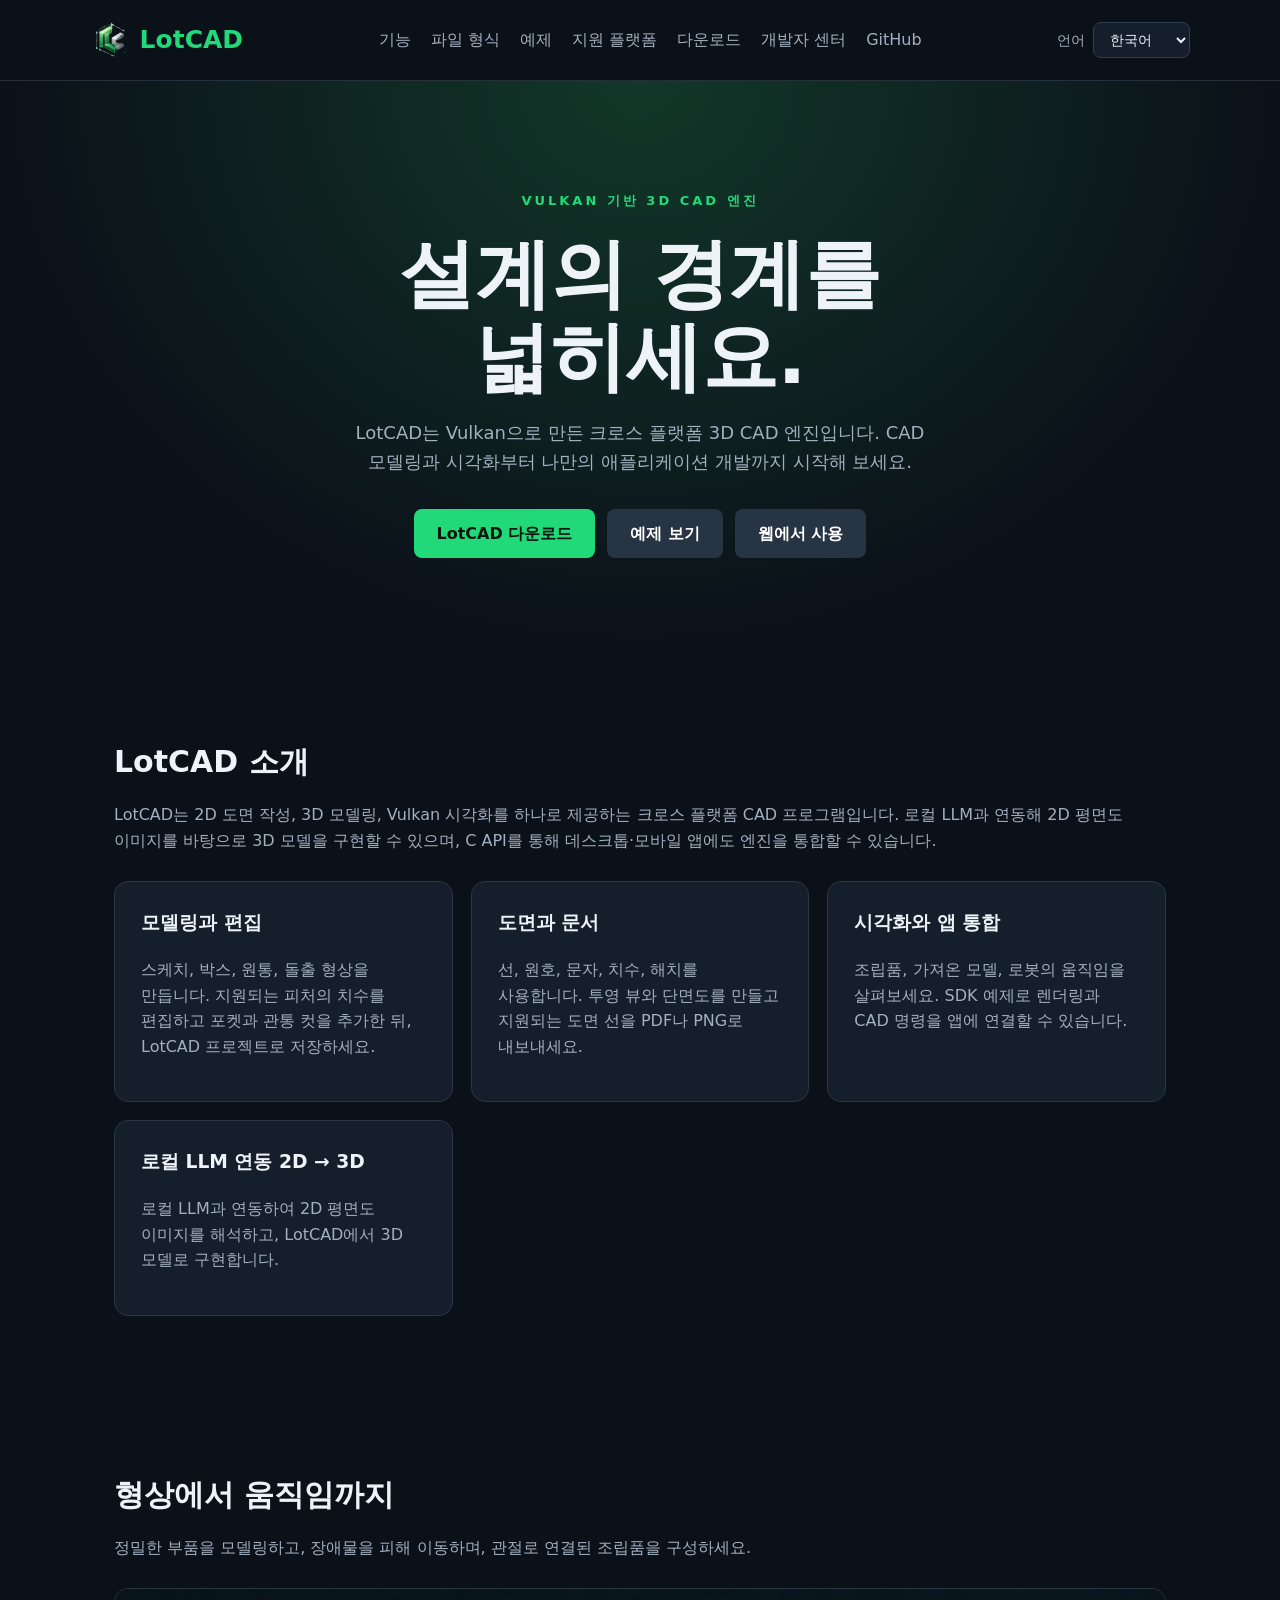
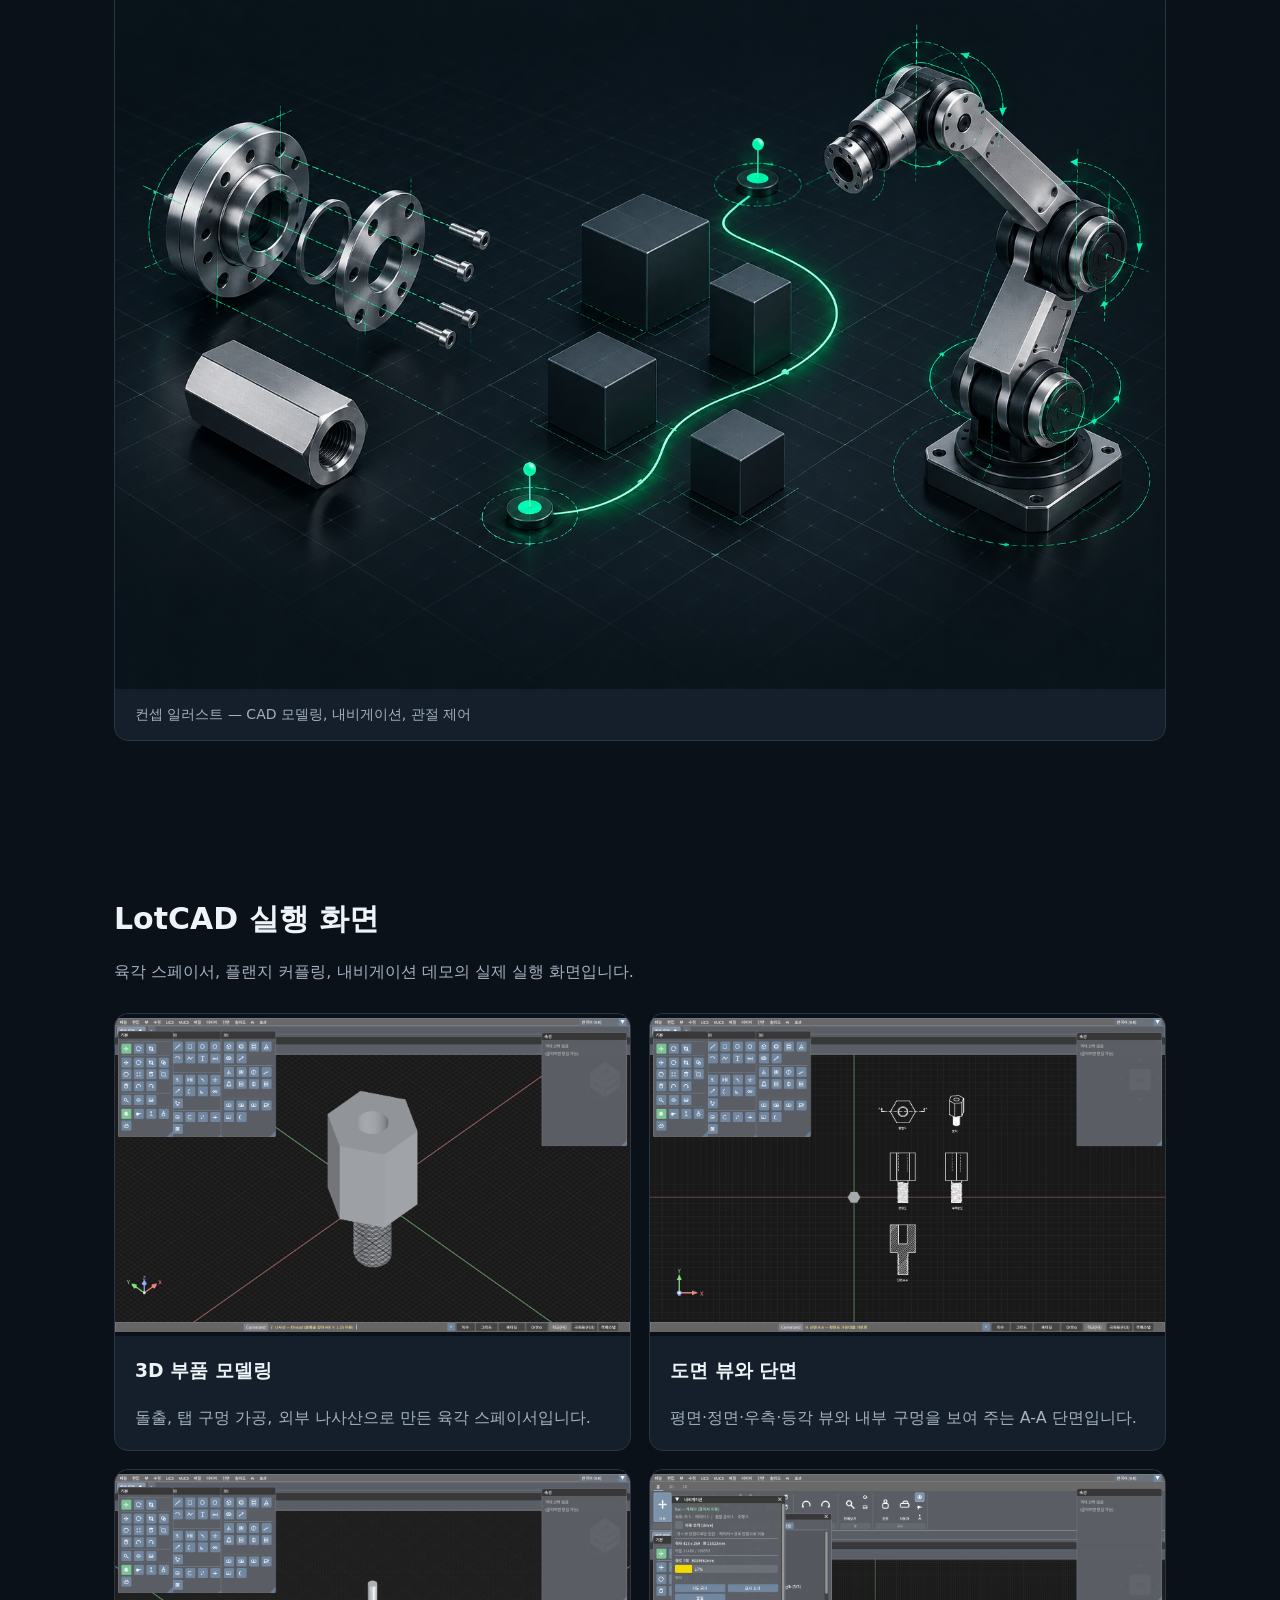
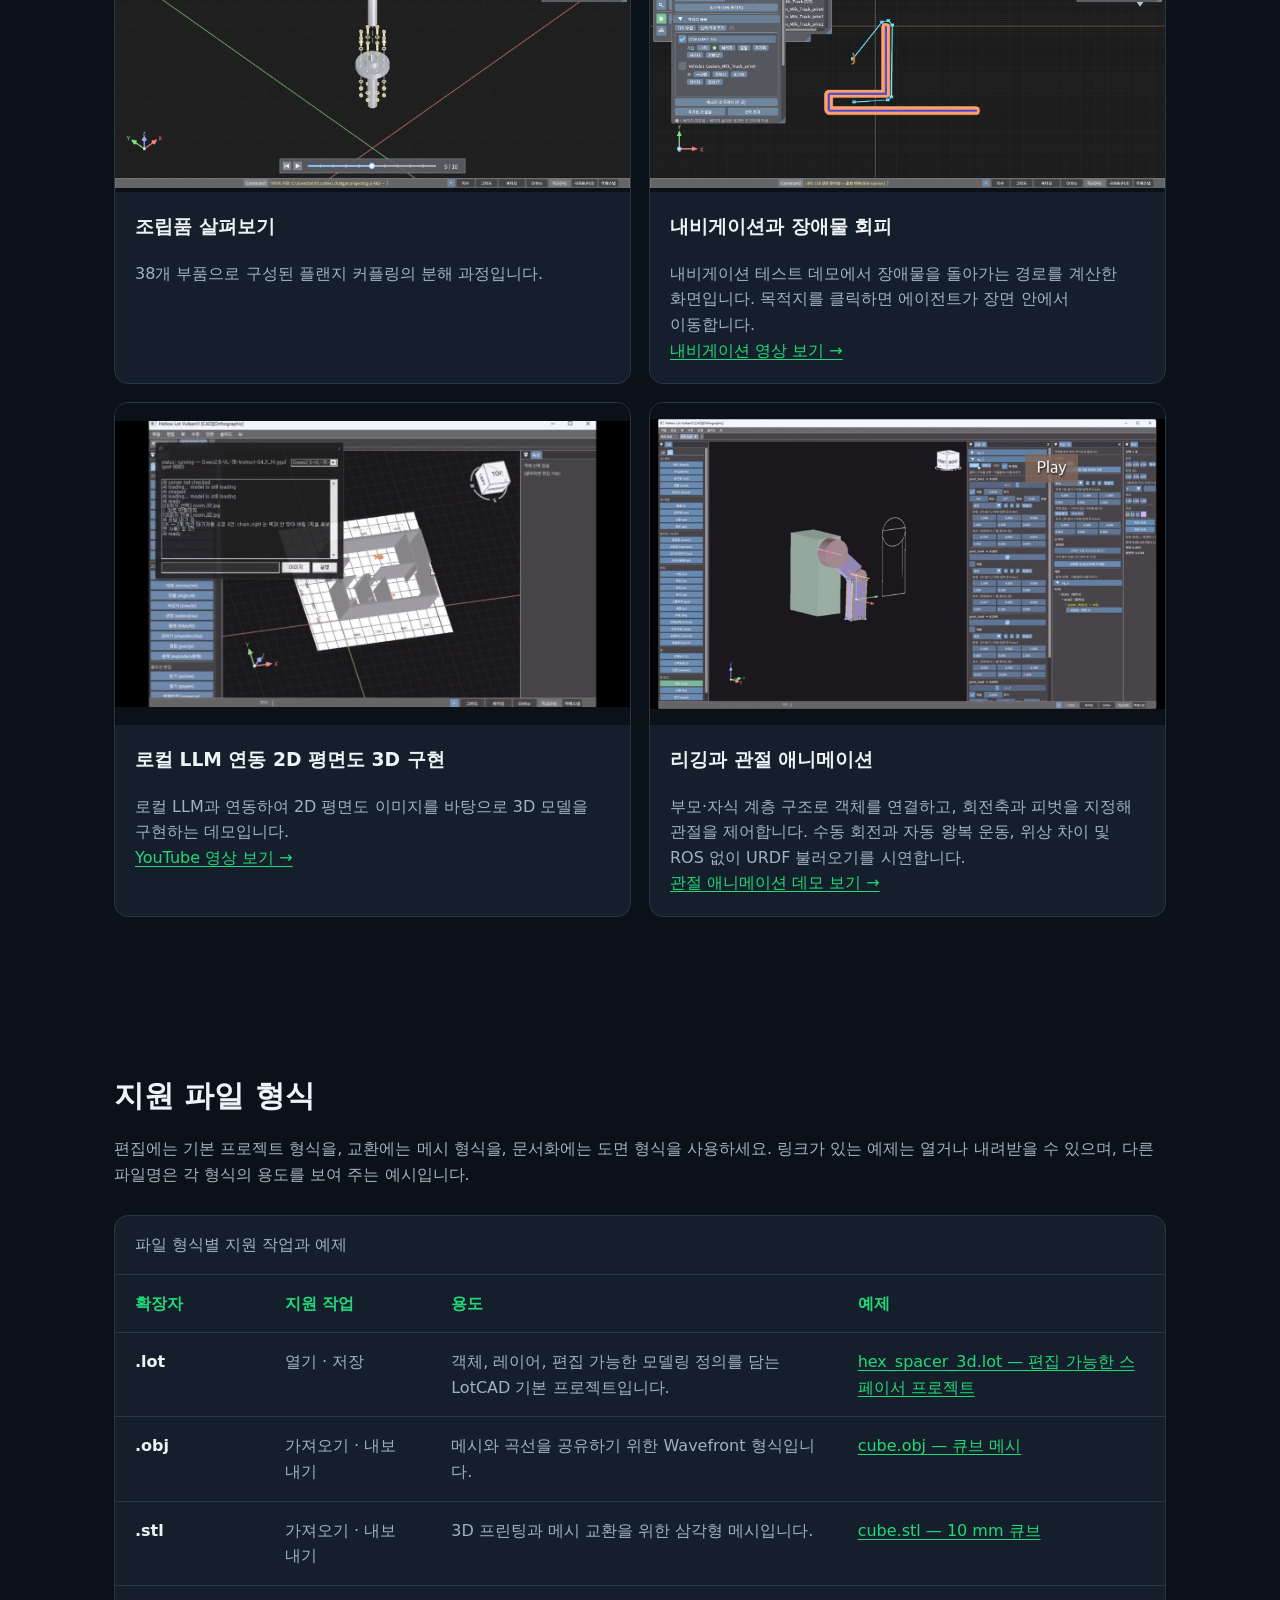
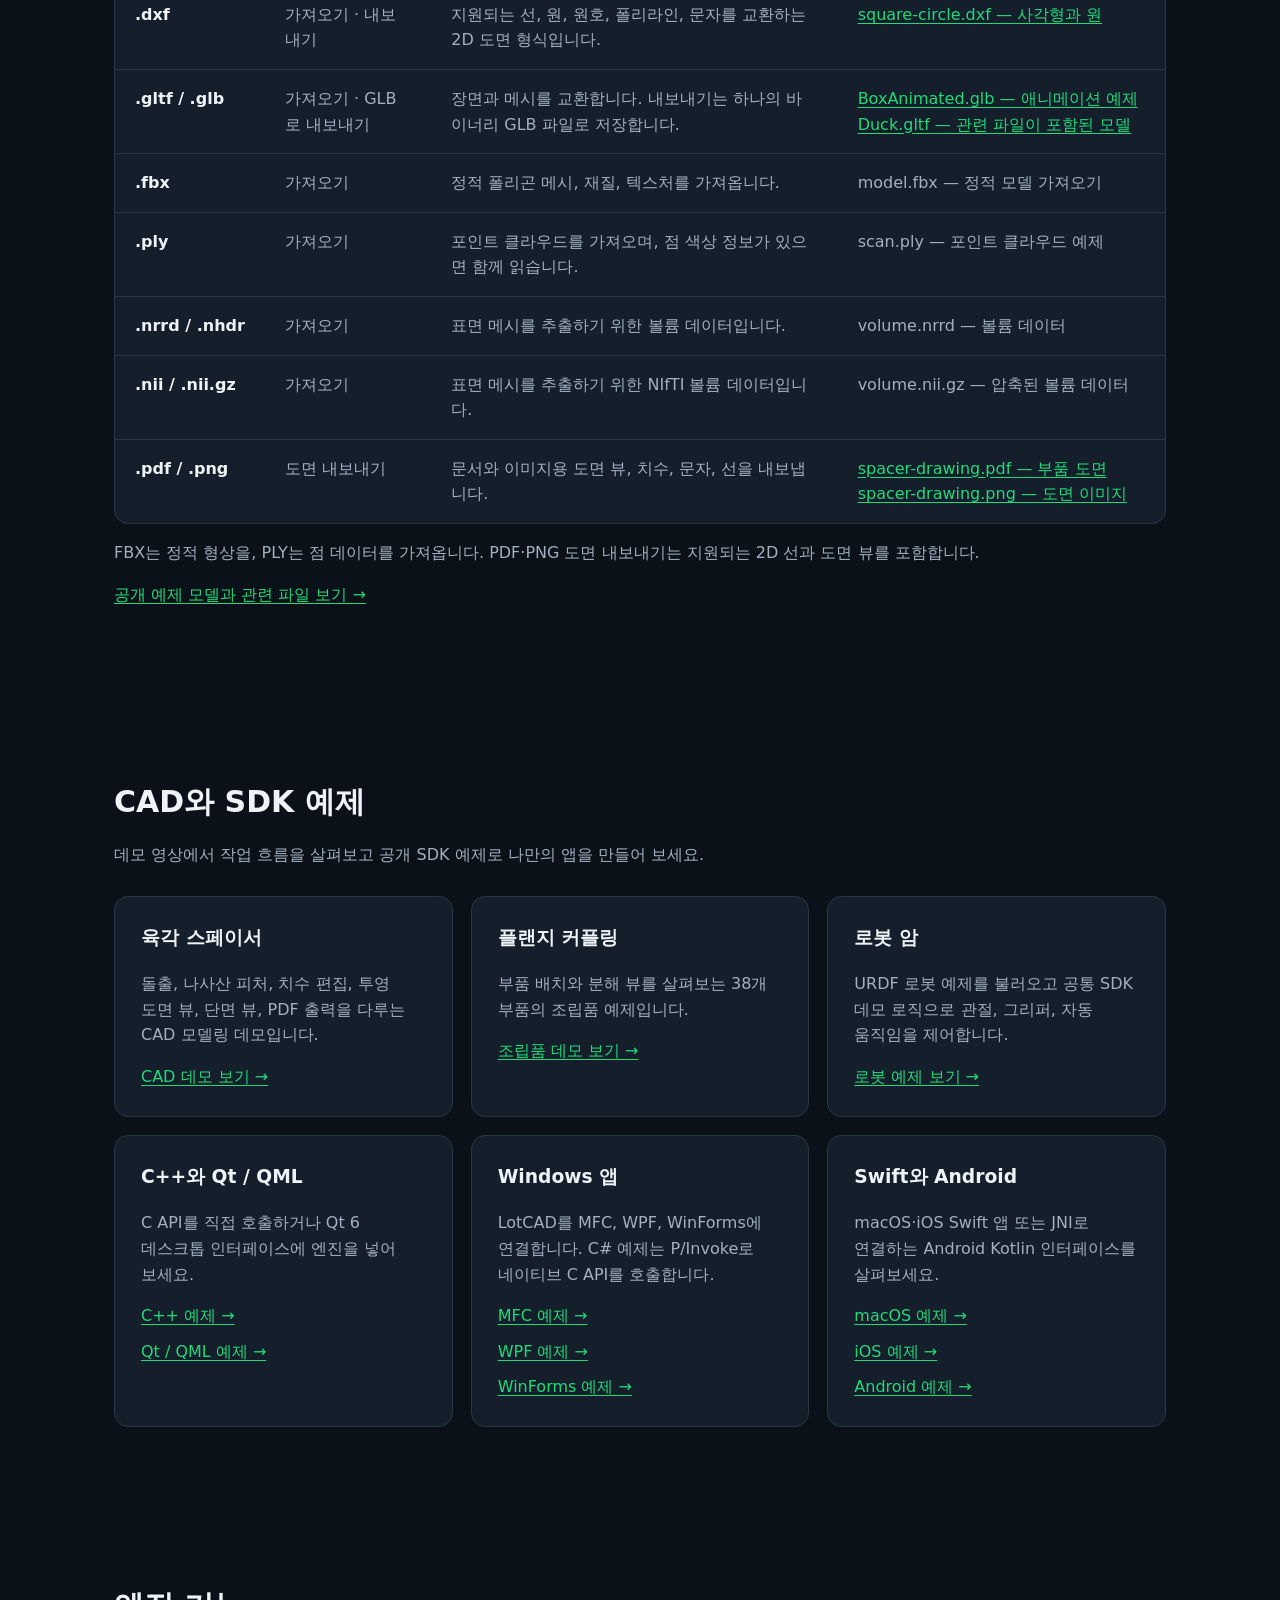
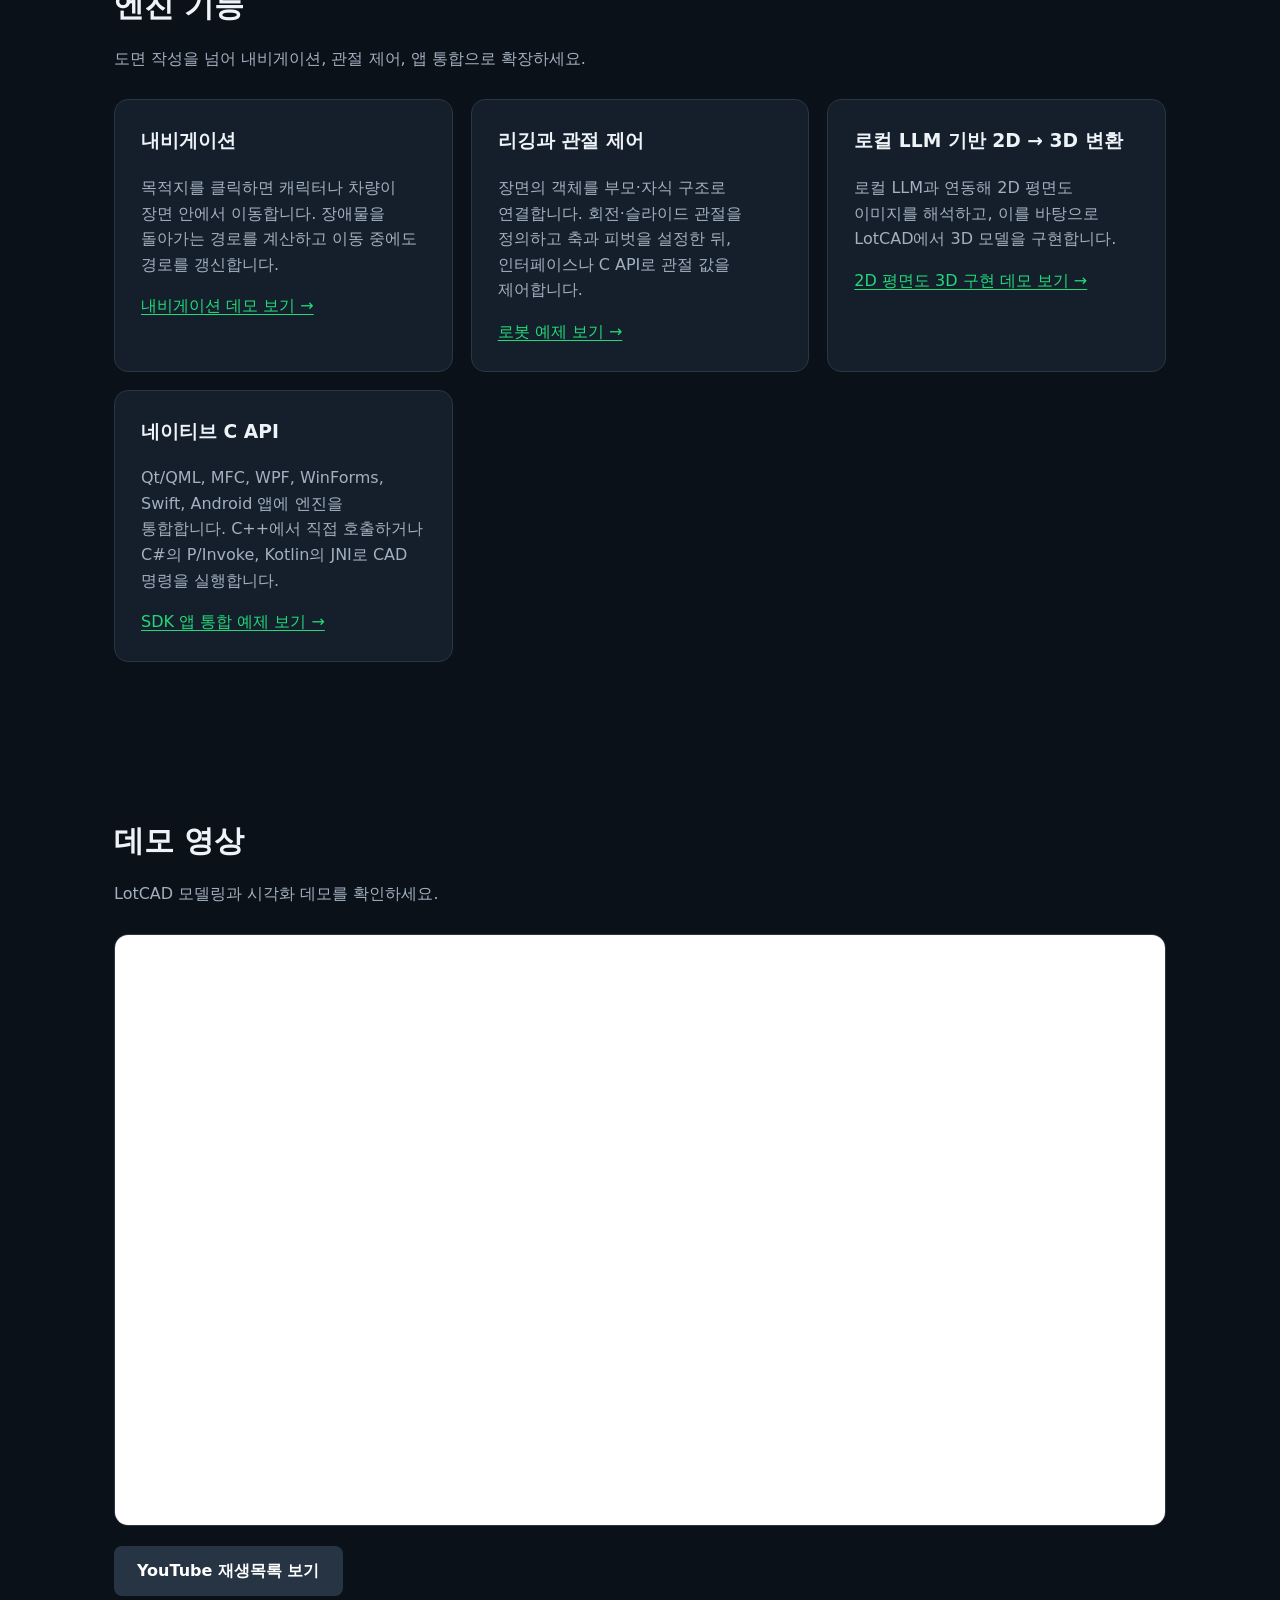
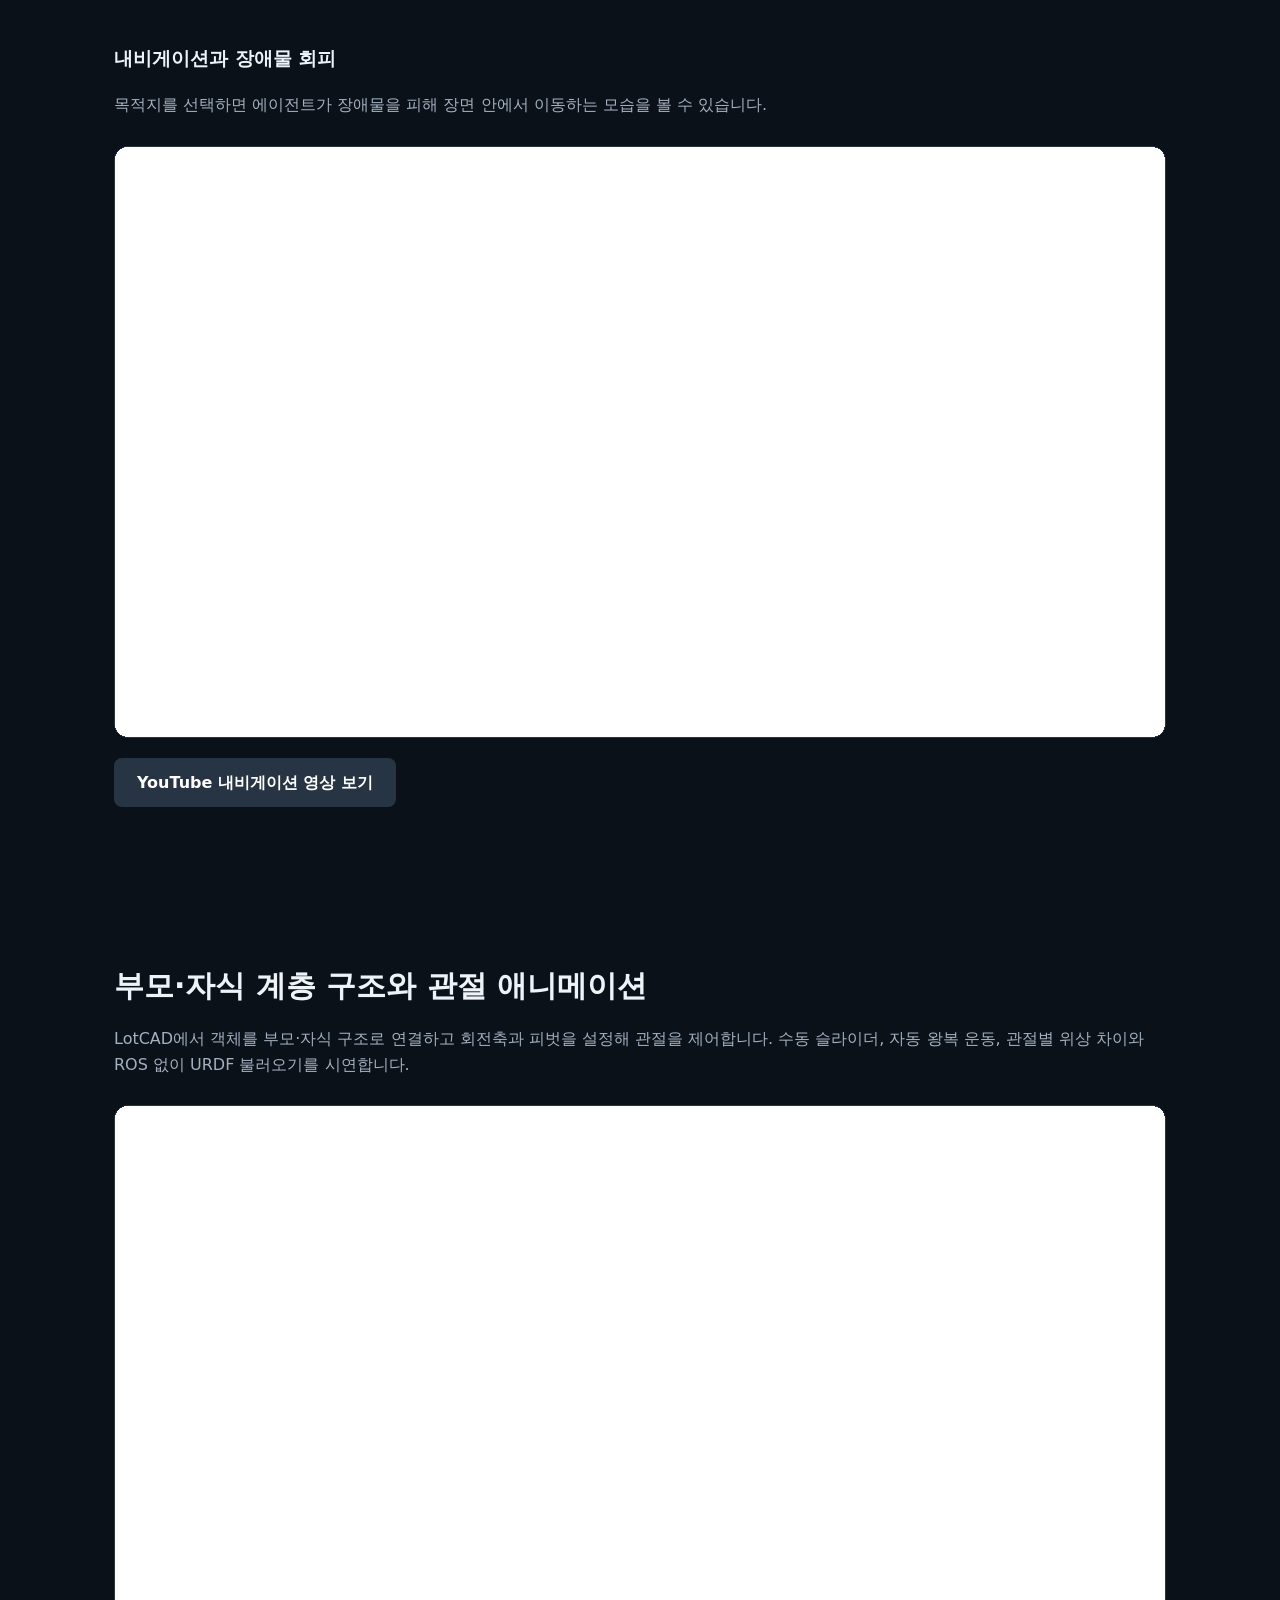
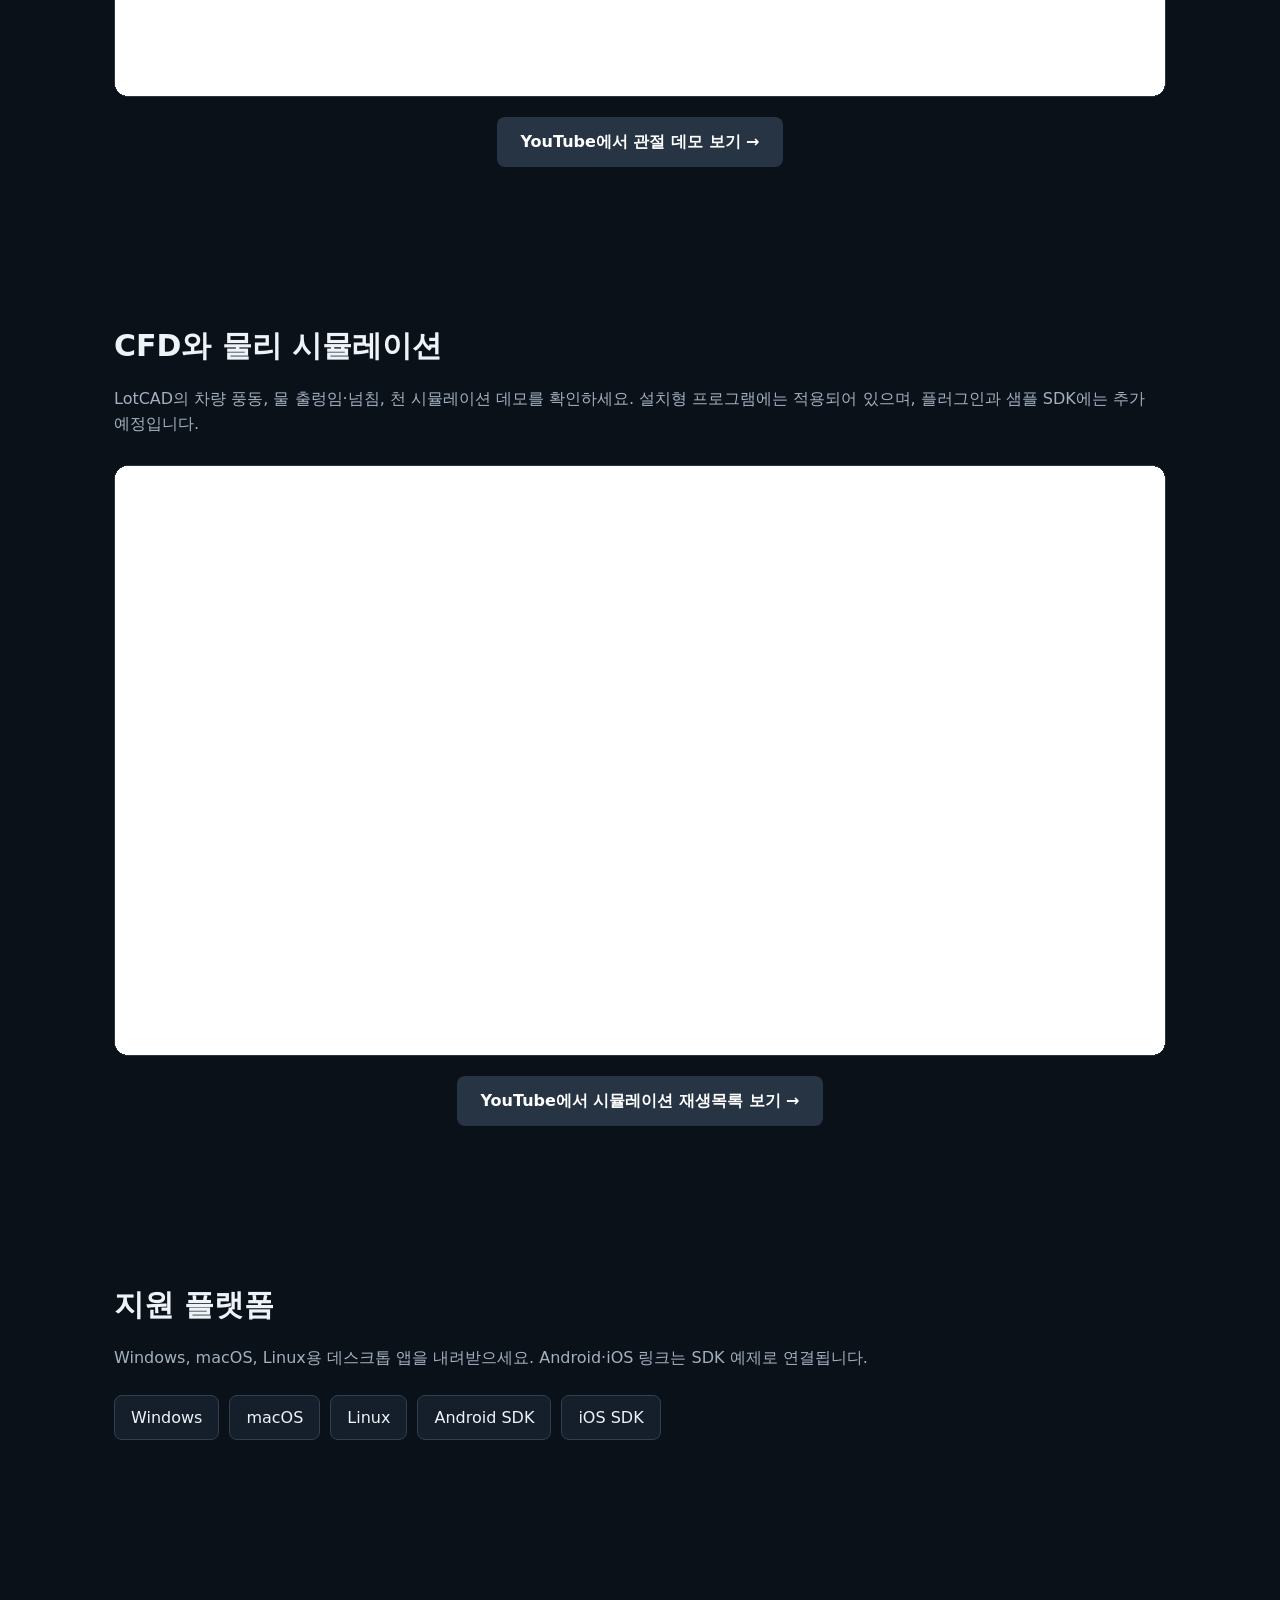
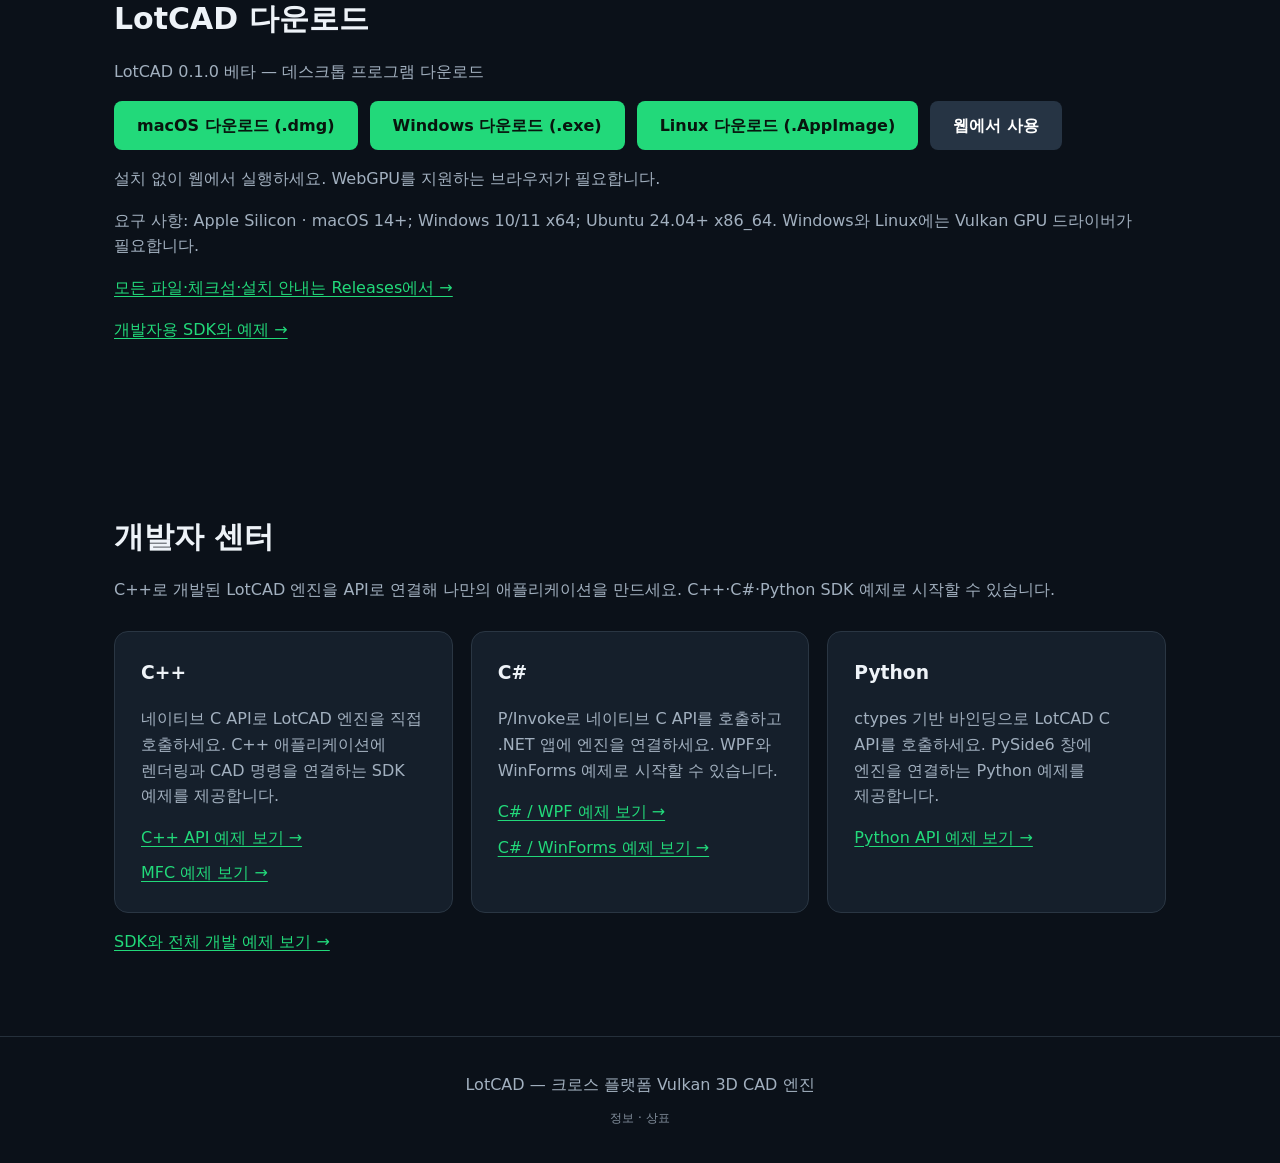
==== commit 15c80944: "Add MFC example link to C++ developer card" ====
--- a/index.html
+++ b/index.html
@@ -319,6 +319,7 @@
           <h3>C++</h3>
           <p><span data-i18n="developers.cpp.description">네이티브 C API로 LotCAD 엔진을 직접 호출하세요. C++ 애플리케이션에 렌더링과 CAD 명령을 연결하는 SDK 예제를 제공합니다.</span></p>
           <a class="text-link" href="https://github.com/lotcad/Vulkan_CMake_Sample/tree/main/sample/cpp_api_test"><span data-i18n="developers.cpp.link">C++ API 예제 보기 →</span></a>
+          <a class="text-link" href="https://github.com/lotcad/Vulkan_CMake_Sample/tree/main/sample/mfc_dlg_test"><span data-i18n="developers.cpp.mfc">MFC 예제 보기 →</span></a>
         </div>
         <div class="card">
           <h3>C#</h3>
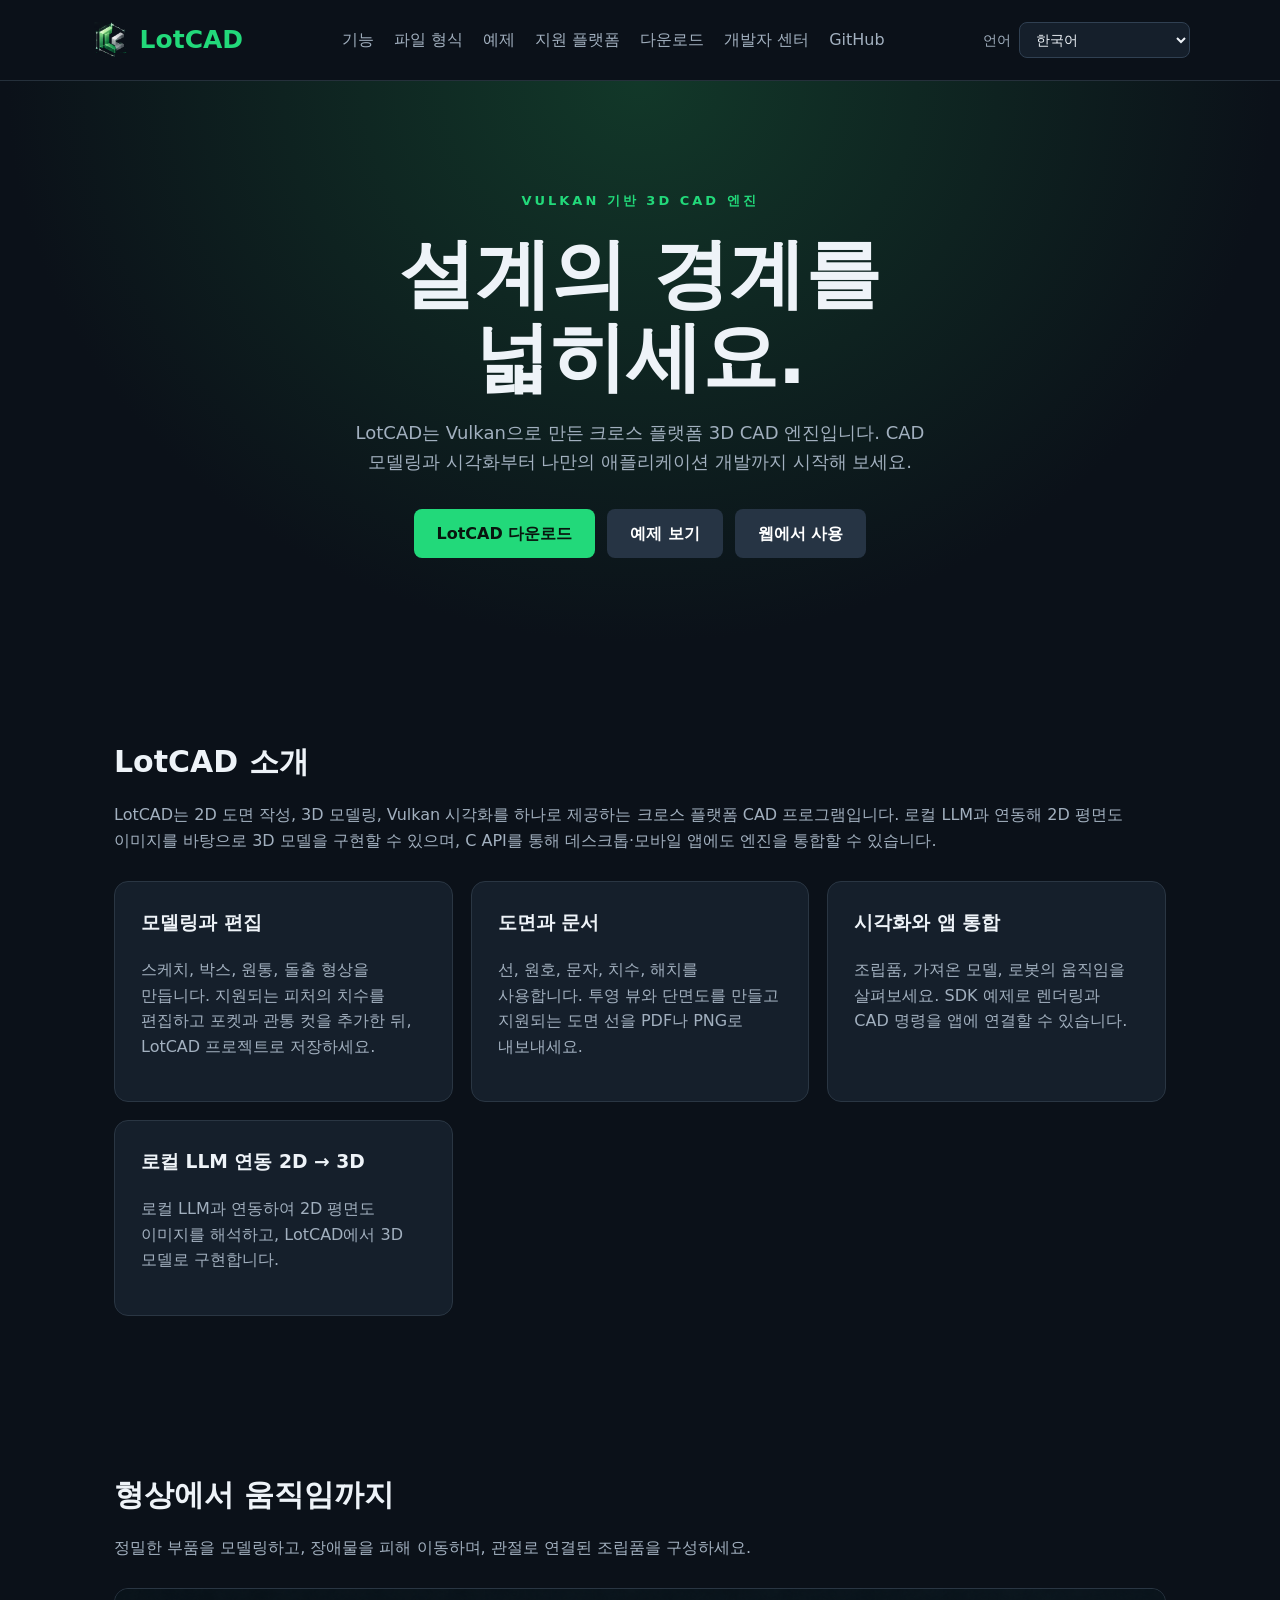
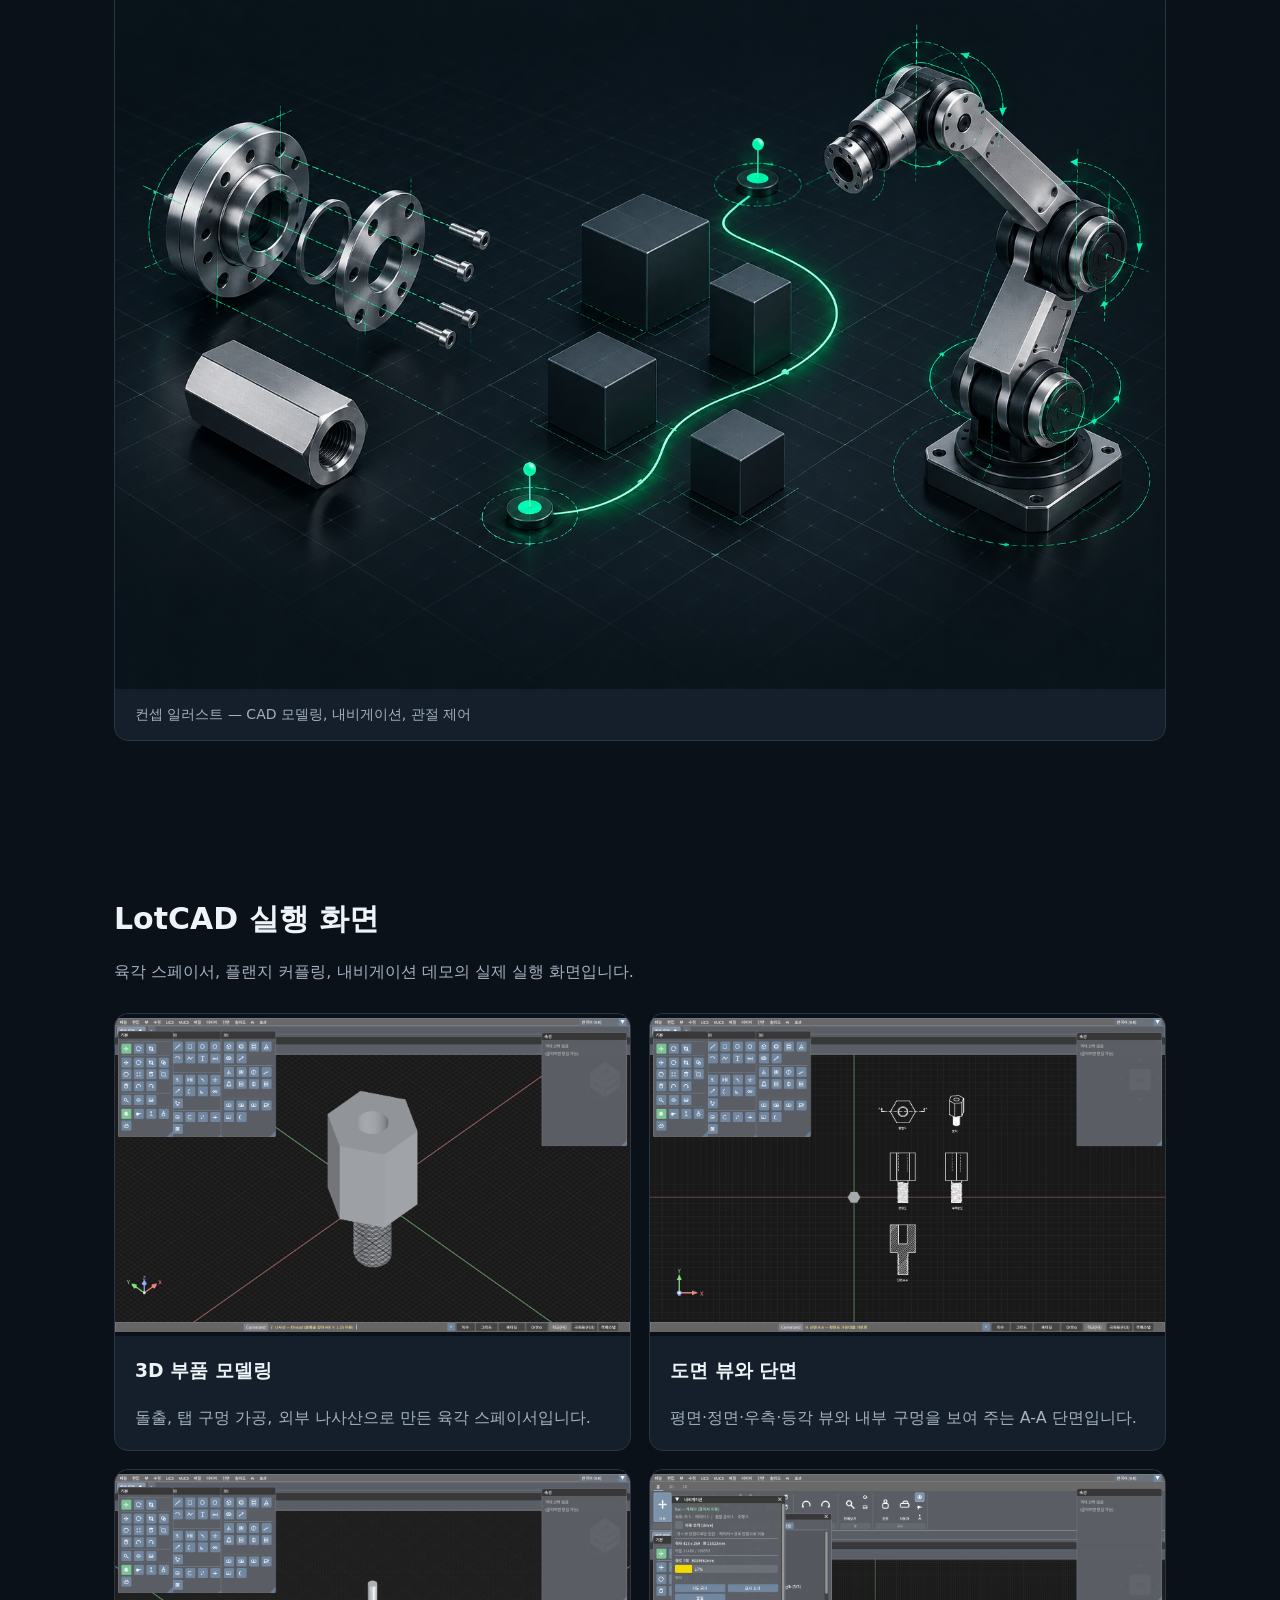
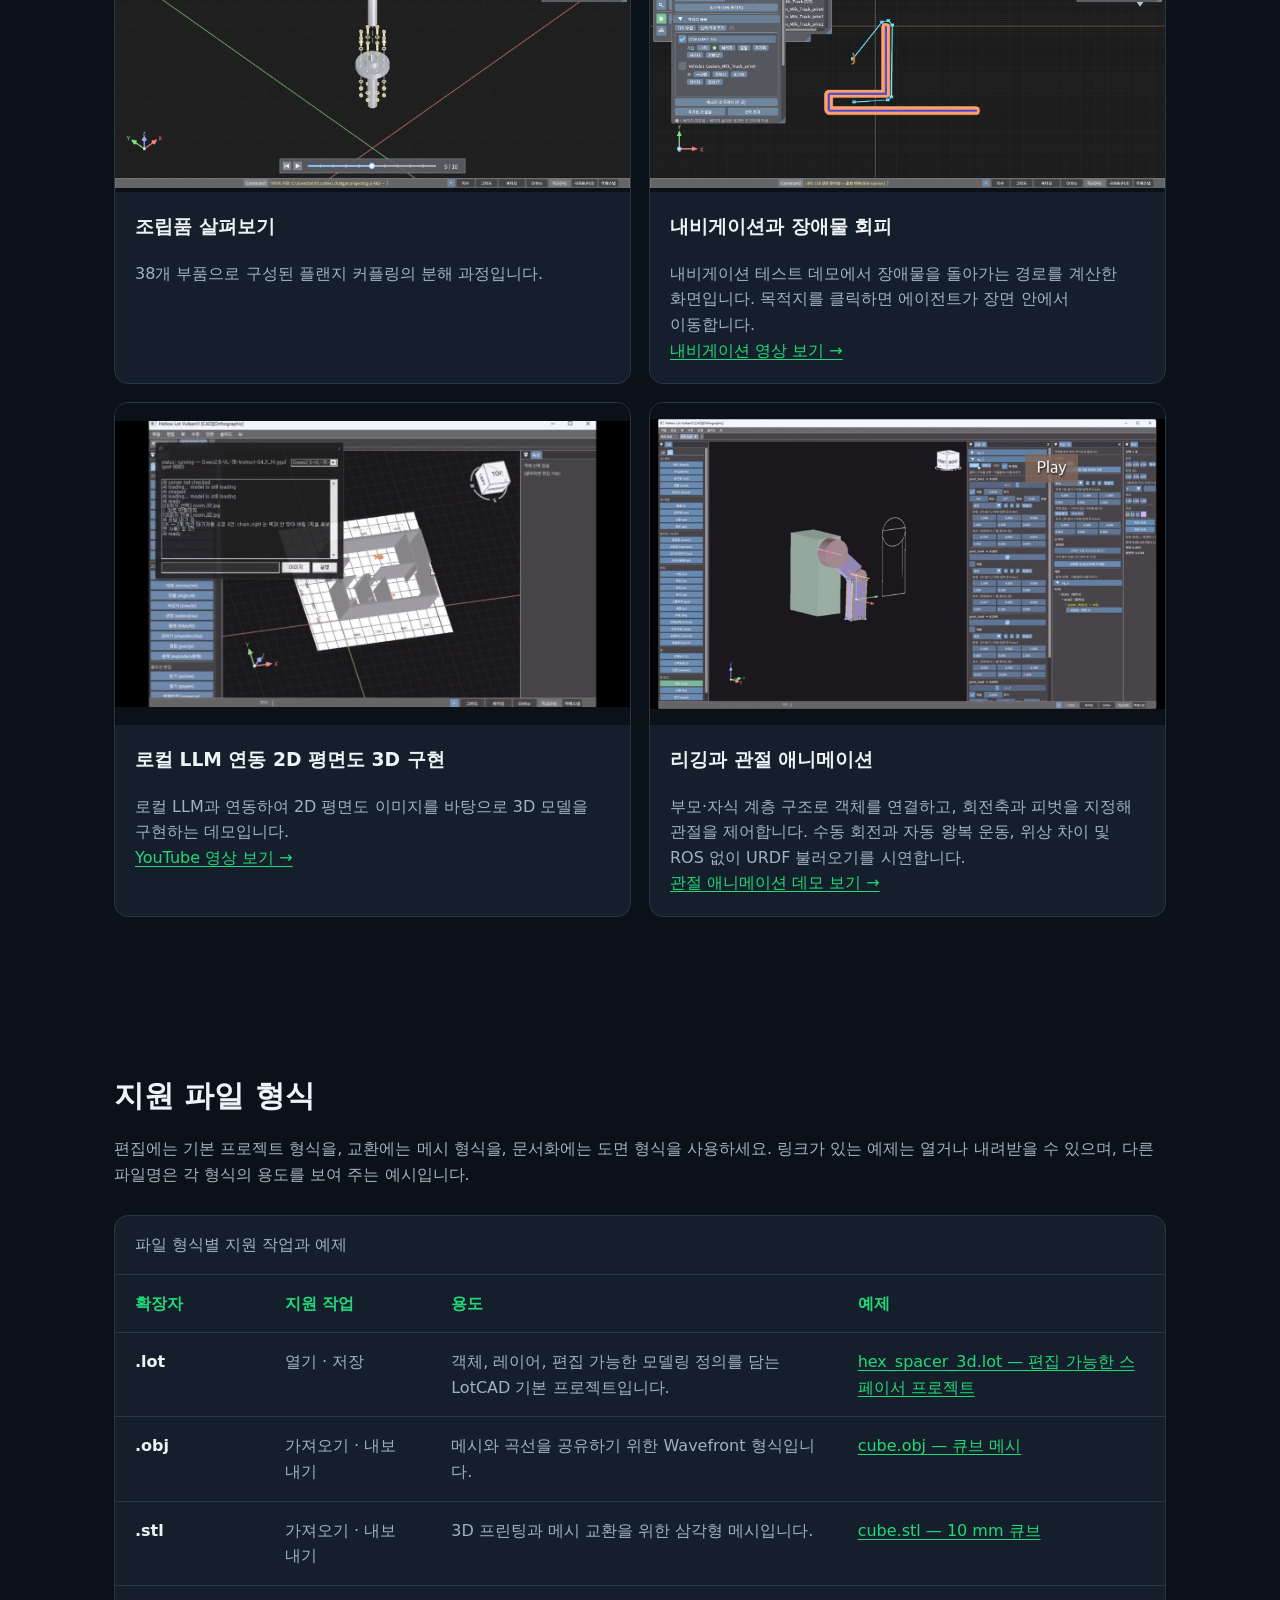
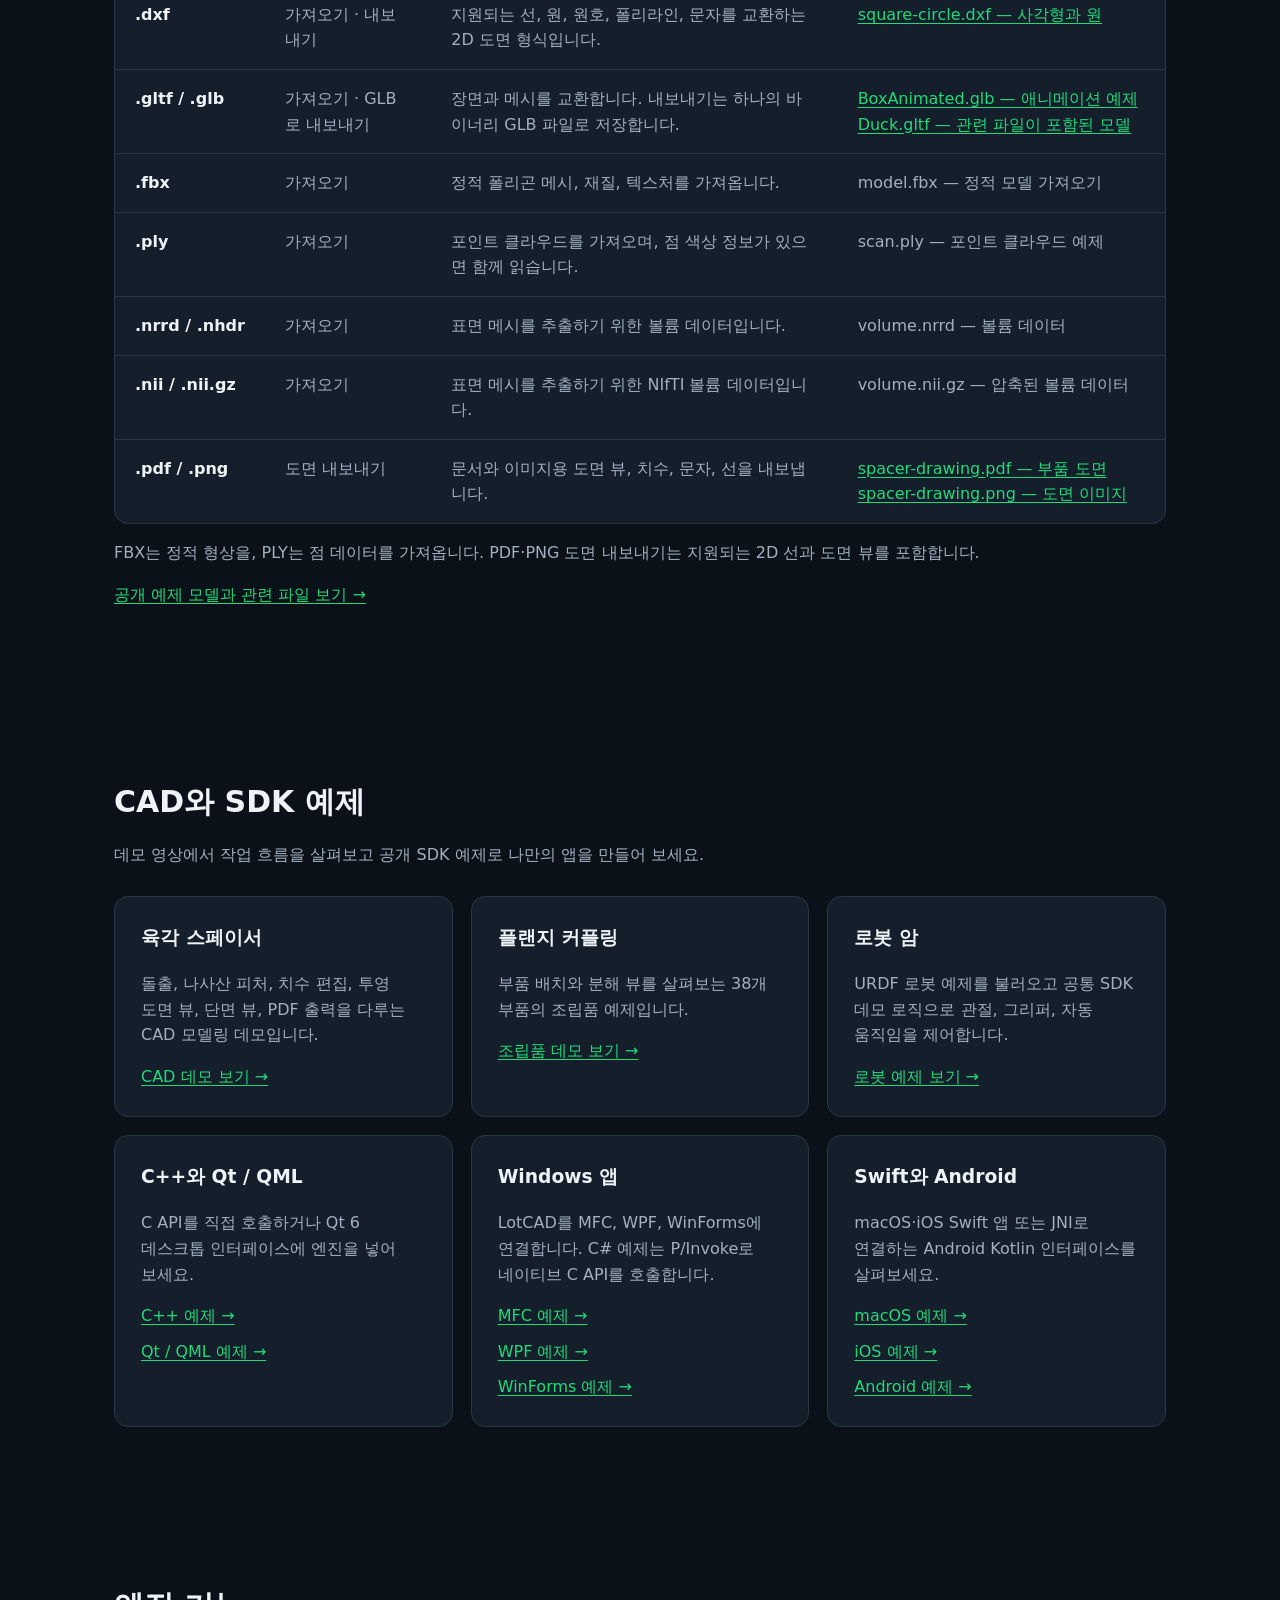
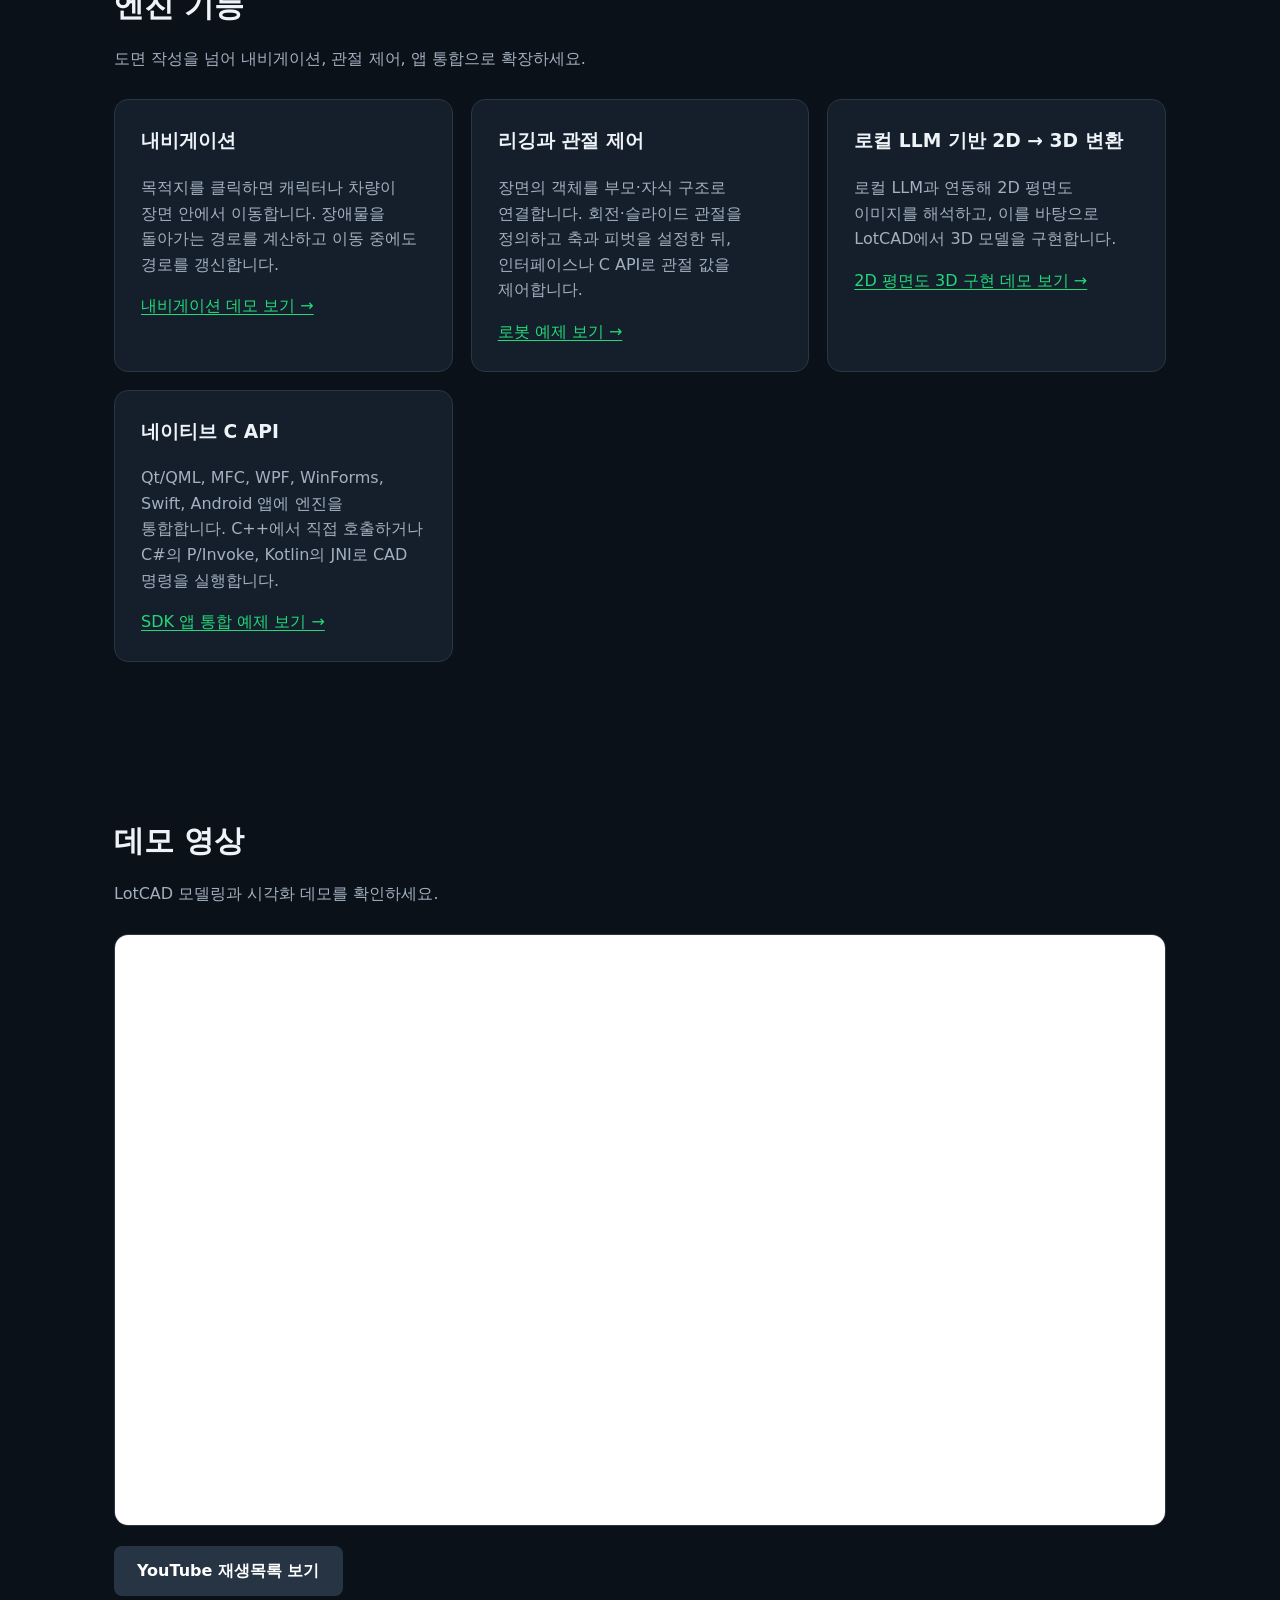
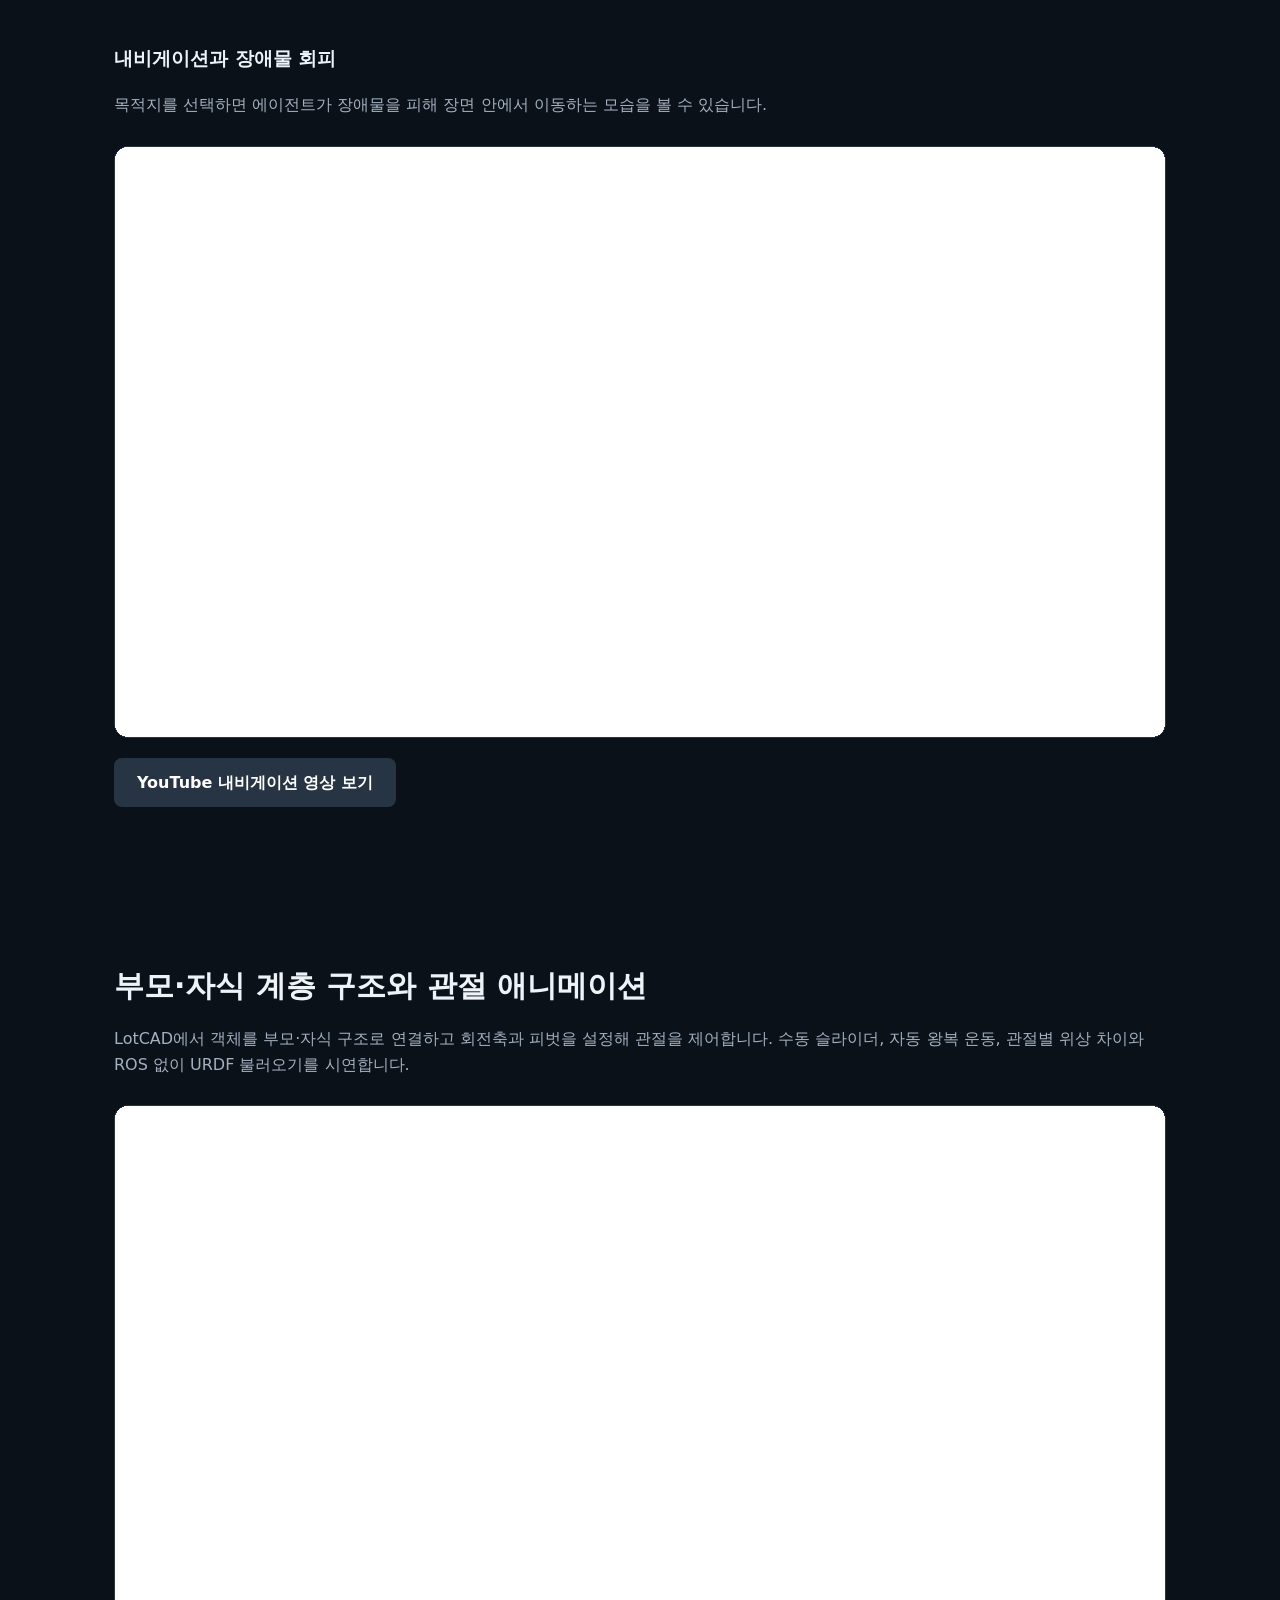
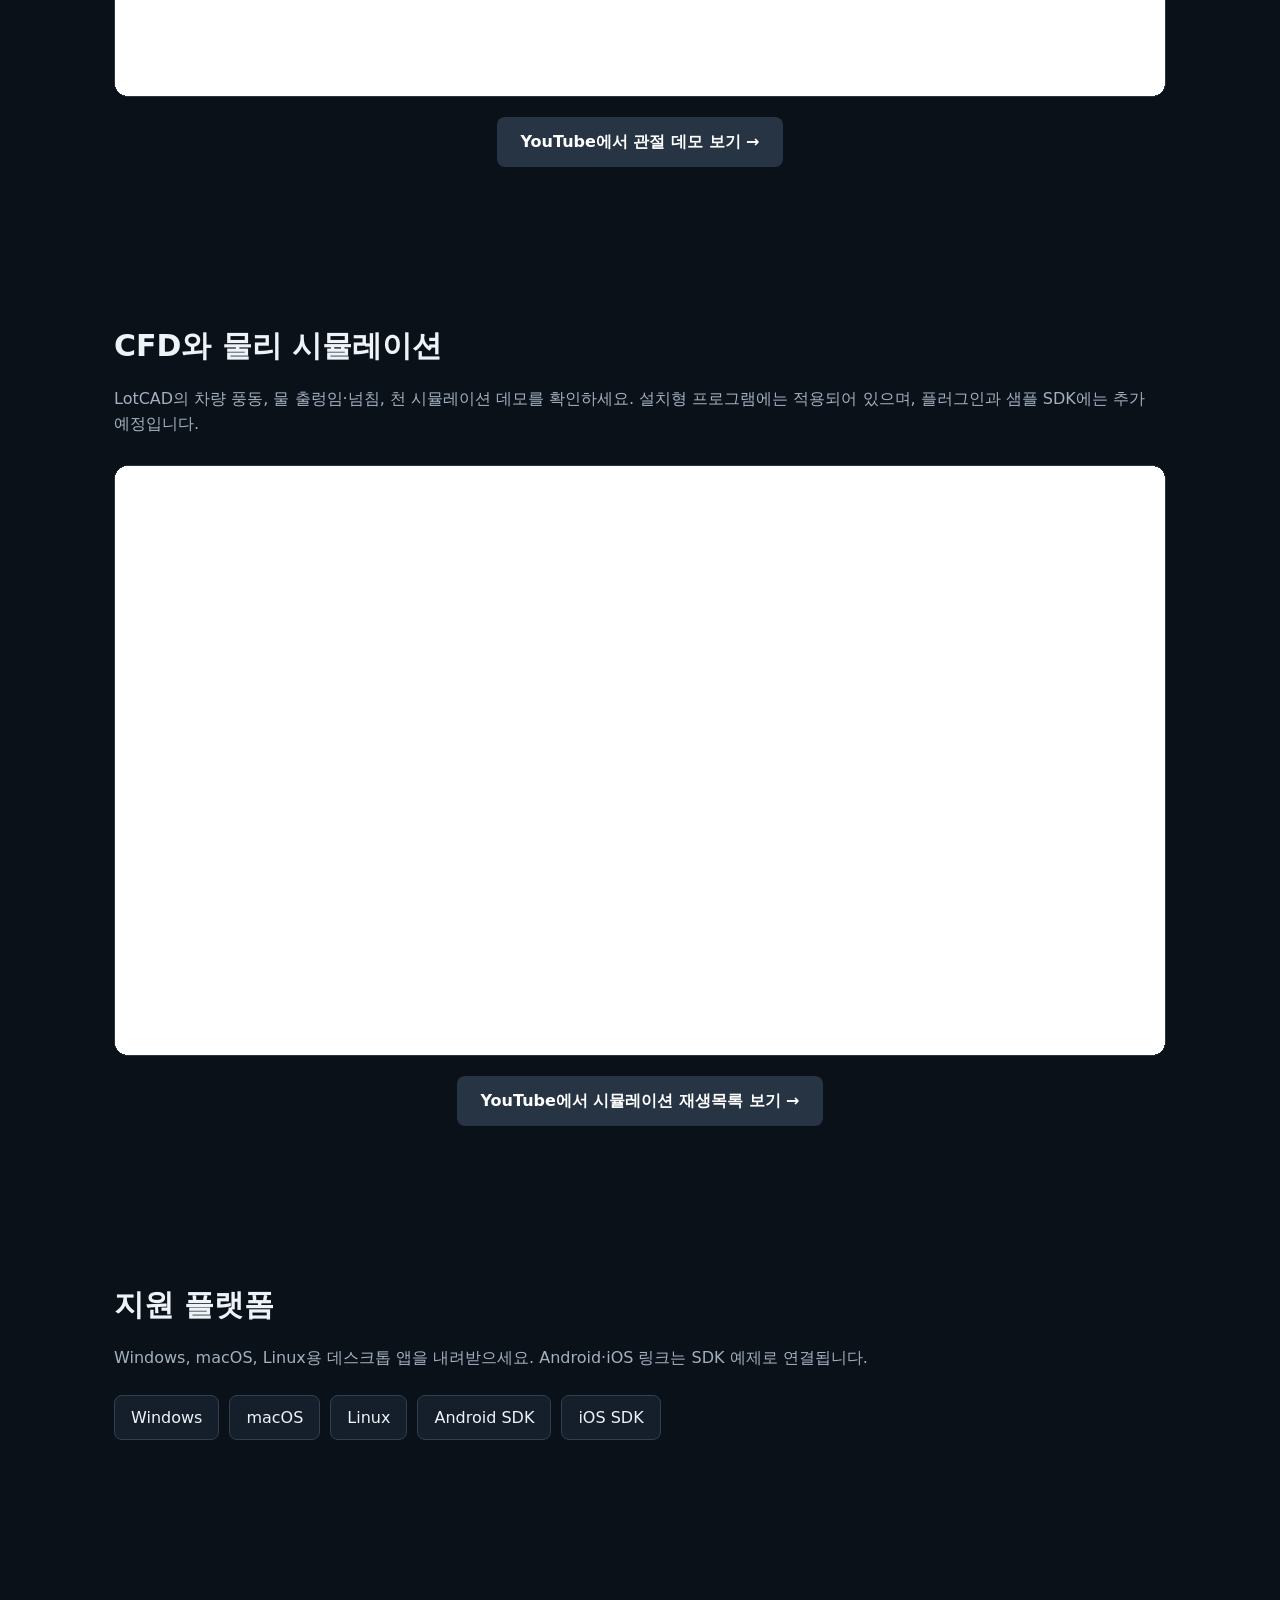
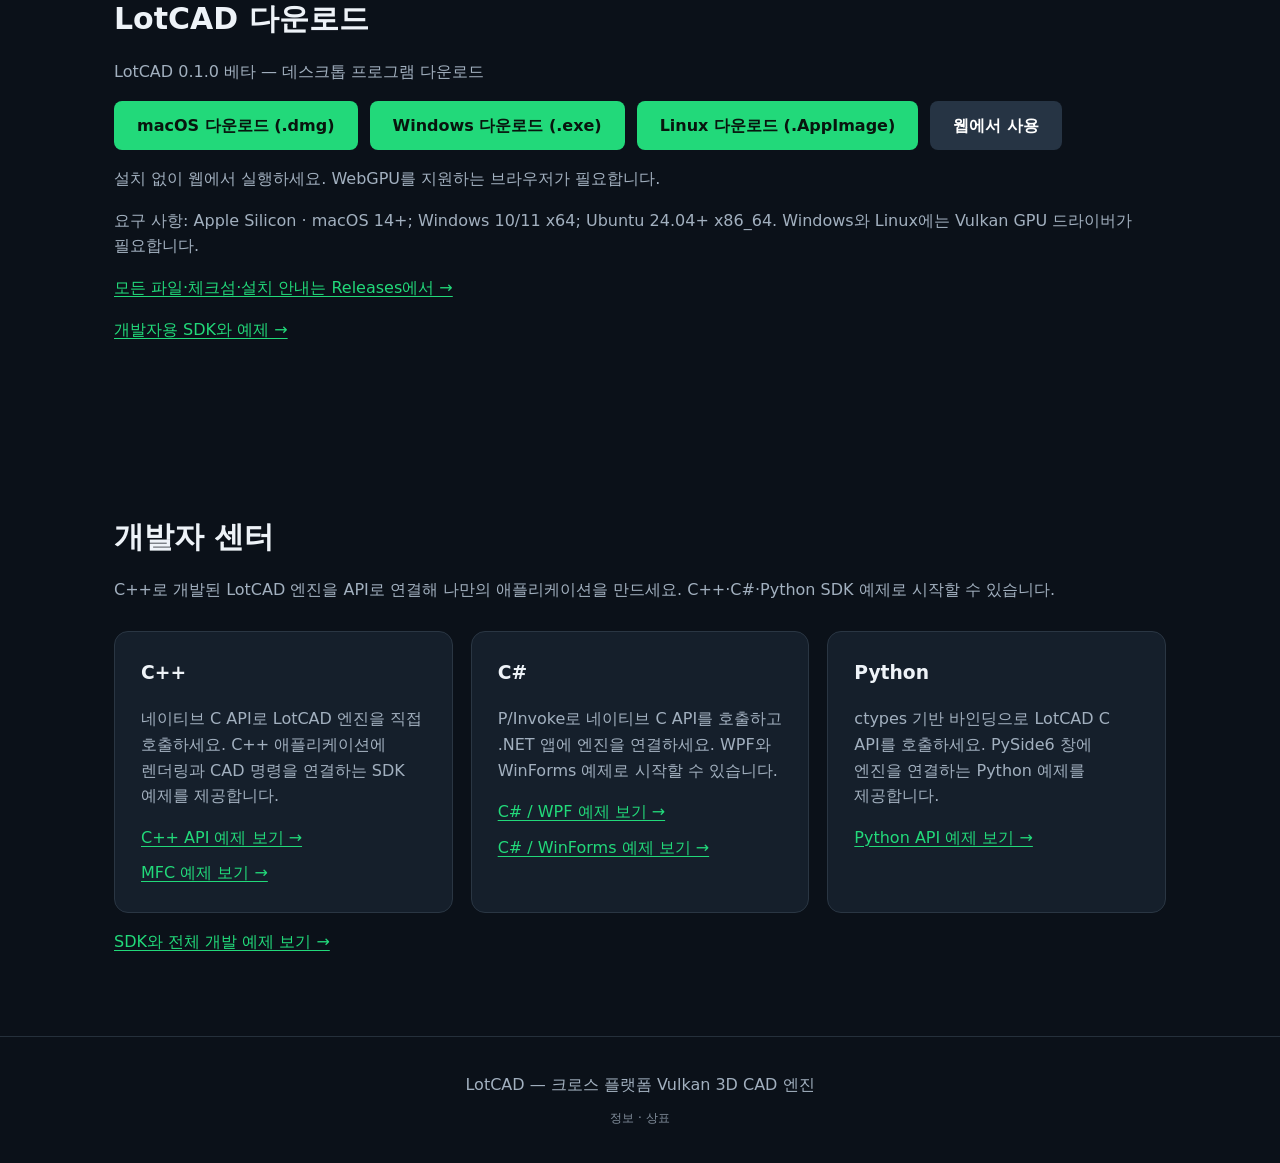
==== commit bdb9f72c: "Add German, French, Spanish, Brazilian Portuguese, Russian, Japanese and Simplified Chinese locales" ====
--- a/index.html
+++ b/index.html
@@ -29,6 +29,13 @@
       <select id="language-select">
         <option value="ko" lang="ko" selected>한국어</option>
         <option value="en" lang="en">English</option>
+        <option value="de" lang="de">Deutsch</option>
+        <option value="fr" lang="fr">Français</option>
+        <option value="es" lang="es">Español</option>
+        <option value="pt-BR" lang="pt-BR">Português (Brasil)</option>
+        <option value="ru" lang="ru">Русский</option>
+        <option value="ja" lang="ja">日本語</option>
+        <option value="zh-CN" lang="zh-CN">简体中文</option>
       </select>
       <span id="language-status" role="status" aria-live="polite"></span>
     </div>
@@ -100,19 +107,19 @@
           <figcaption><h3><span data-i18n="text.33">내비게이션과 장애물 회피</span></h3><p><span data-i18n="text.34">내비게이션 테스트 데모에서 장애물을 돌아가는 경로를 계산한 화면입니다. 목적지를 클릭하면 에이전트가 장면 안에서 이동합니다.</span></p><a class="text-link" href="#navigation-demo"><span data-i18n="text.35">내비게이션 영상 보기 →</span></a></figcaption>
         </figure>
         <figure class="screenshot-card">
-          <a href="https://youtu.be/yKV2bWgZLDI" target="_blank" rel="noopener noreferrer" aria-label="로컬 LLM 연동 2D 평면도 3D 구현 영상 보기"><img src="images/lotcad-local-llm.jpg" alt="LotCAD 로컬 LLM 연동 2D 평면도 3D 구현 영상 대표 화면" width="1170" height="649" loading="lazy"></a>
+          <a href="https://youtu.be/yKV2bWgZLDI" target="_blank" rel="noopener noreferrer" aria-label="로컬 LLM 연동 2D 평면도 3D 구현 영상 보기" data-i18n-aria-label="video.llm.label"><img src="images/lotcad-local-llm.jpg" alt="LotCAD 로컬 LLM 연동 2D 평면도 3D 구현 영상 대표 화면" data-i18n-alt="image.llm" width="1170" height="649" loading="lazy"></a>
           <figcaption>
-            <h3>로컬 LLM 연동 2D 평면도 3D 구현</h3>
-            <p>로컬 LLM과 연동하여 2D 평면도 이미지를 바탕으로 3D 모델을 구현하는 데모입니다.</p>
-            <a class="text-link" href="https://youtu.be/yKV2bWgZLDI" target="_blank" rel="noopener noreferrer">YouTube 영상 보기 →</a>
+            <h3><span data-i18n="screenshots.llm.title">로컬 LLM 연동 2D 평면도 3D 구현</span></h3>
+            <p><span data-i18n="screenshots.llm.description">로컬 LLM과 연동하여 2D 평면도 이미지를 바탕으로 3D 모델을 구현하는 데모입니다.</span></p>
+            <a class="text-link" href="https://youtu.be/yKV2bWgZLDI" target="_blank" rel="noopener noreferrer"><span data-i18n="video.watch">YouTube 영상 보기 →</span></a>
           </figcaption>
         </figure>
         <figure class="screenshot-card">
-          <a href="https://youtu.be/jVNagt93QvA" target="_blank" rel="noopener noreferrer" aria-label="리깅 및 관절 애니메이션 영상 보기"><img src="images/lotcad-rigging.jpg" alt="LotCAD 리깅 및 관절 애니메이션 영상 대표 화면" width="1600" height="900" loading="lazy"></a>
+          <a href="https://youtu.be/jVNagt93QvA" target="_blank" rel="noopener noreferrer" aria-label="리깅 및 관절 애니메이션 영상 보기" data-i18n-aria-label="video.rigging.label"><img src="images/lotcad-rigging.jpg" alt="LotCAD 리깅 및 관절 애니메이션 영상 대표 화면" data-i18n-alt="image.rigging" width="1600" height="900" loading="lazy"></a>
           <figcaption>
-            <h3>리깅과 관절 애니메이션</h3>
-            <p>부모·자식 계층 구조로 객체를 연결하고, 회전축과 피벗을 지정해 관절을 제어합니다. 수동 회전과 자동 왕복 운동, 위상 차이 및 ROS 없이 URDF 불러오기를 시연합니다.</p>
-            <a class="text-link" href="#joint-demo">관절 애니메이션 데모 보기 →</a>
+            <h3><span data-i18n="screenshots.rigging.title">리깅과 관절 애니메이션</span></h3>
+            <p><span data-i18n="screenshots.rigging.description">부모·자식 계층 구조로 객체를 연결하고, 회전축과 피벗을 지정해 관절을 제어합니다. 수동 회전과 자동 왕복 운동, 위상 차이 및 ROS 없이 URDF 불러오기를 시연합니다.</span></p>
+            <a class="text-link" href="#joint-demo"><span data-i18n="screenshots.rigging.link">관절 애니메이션 데모 보기 →</span></a>
           </figcaption>
         </figure>
       </div>
@@ -202,9 +209,9 @@
           <a class="text-link" href="https://github.com/lotcad/Vulkan_CMake_Sample/tree/main/sample/shared"><span data-i18n="text.119">로봇 예제 보기 →</span></a>
         </div>
         <div class="card">
-          <h3>로컬 LLM 기반 2D → 3D 변환</h3>
-          <p>로컬 LLM과 연동해 2D 평면도 이미지를 해석하고, 이를 바탕으로 LotCAD에서 3D 모델을 구현합니다.</p>
-          <a class="text-link" href="#screenshots">2D 평면도 3D 구현 데모 보기 →</a>
+          <h3><span data-i18n="features.llm.title">로컬 LLM 기반 2D → 3D 변환</span></h3>
+          <p><span data-i18n="features.llm.description">로컬 LLM과 연동해 2D 평면도 이미지를 해석하고, 이를 바탕으로 LotCAD에서 3D 모델을 구현합니다.</span></p>
+          <a class="text-link" href="#screenshots"><span data-i18n="features.llm.link">2D 평면도 3D 구현 데모 보기 →</span></a>
         </div>
         <div class="card">
           <h3><span data-i18n="text.120">네이티브 C API</span></h3>
@@ -250,12 +257,12 @@
     </section>
 
     <section id="joint-demo">
-      <h2>부모·자식 계층 구조와 관절 애니메이션</h2>
-      <p class="muted">LotCAD에서 객체를 부모·자식 구조로 연결하고 회전축과 피벗을 설정해 관절을 제어합니다. 수동 슬라이더, 자동 왕복 운동, 관절별 위상 차이와 ROS 없이 URDF 불러오기를 시연합니다.</p>
+      <h2><span data-i18n="joint.title">부모·자식 계층 구조와 관절 애니메이션</span></h2>
+      <p class="muted"><span data-i18n="joint.description">LotCAD에서 객체를 부모·자식 구조로 연결하고 회전축과 피벗을 설정해 관절을 제어합니다. 수동 슬라이더, 자동 왕복 운동, 관절별 위상 차이와 ROS 없이 URDF 불러오기를 시연합니다.</span></p>
       <div class="video-player">
         <iframe
           src="https://www.youtube.com/embed/jVNagt93QvA"
-          title="LotCAD 관절 및 로봇 애니메이션 데모"
+          title="LotCAD 관절 및 로봇 애니메이션 데모" data-i18n-title="video.joint"
           loading="lazy"
           allow="accelerometer; autoplay; clipboard-write; encrypted-media; gyroscope; picture-in-picture; web-share"
           referrerpolicy="strict-origin-when-cross-origin"
@@ -263,7 +270,7 @@
         </iframe>
       </div>
       <div class="buttons">
-        <a class="button secondary" href="https://youtu.be/jVNagt93QvA" target="_blank" rel="noopener noreferrer">YouTube에서 관절 데모 보기 →</a>
+        <a class="button secondary" href="https://youtu.be/jVNagt93QvA" target="_blank" rel="noopener noreferrer"><span data-i18n="joint.link">YouTube에서 관절 데모 보기 →</span></a>
       </div>
     </section>
 
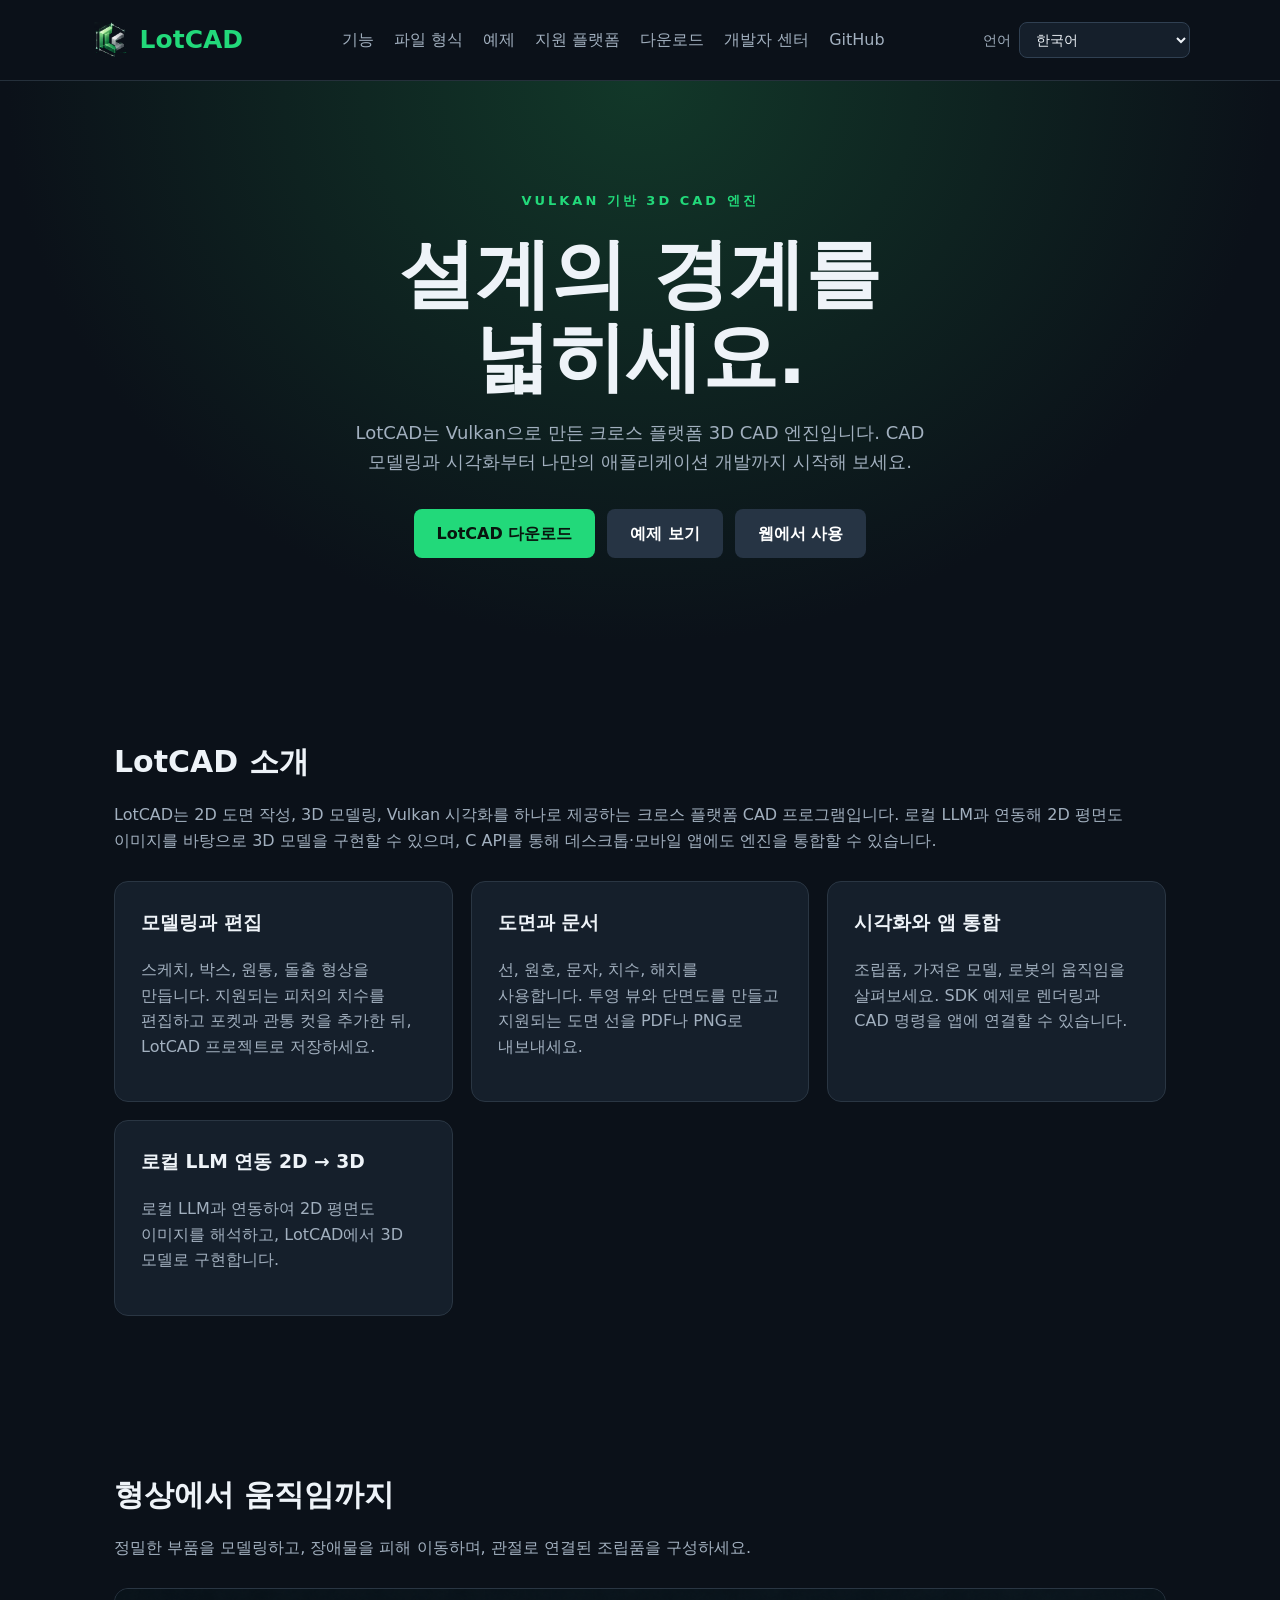
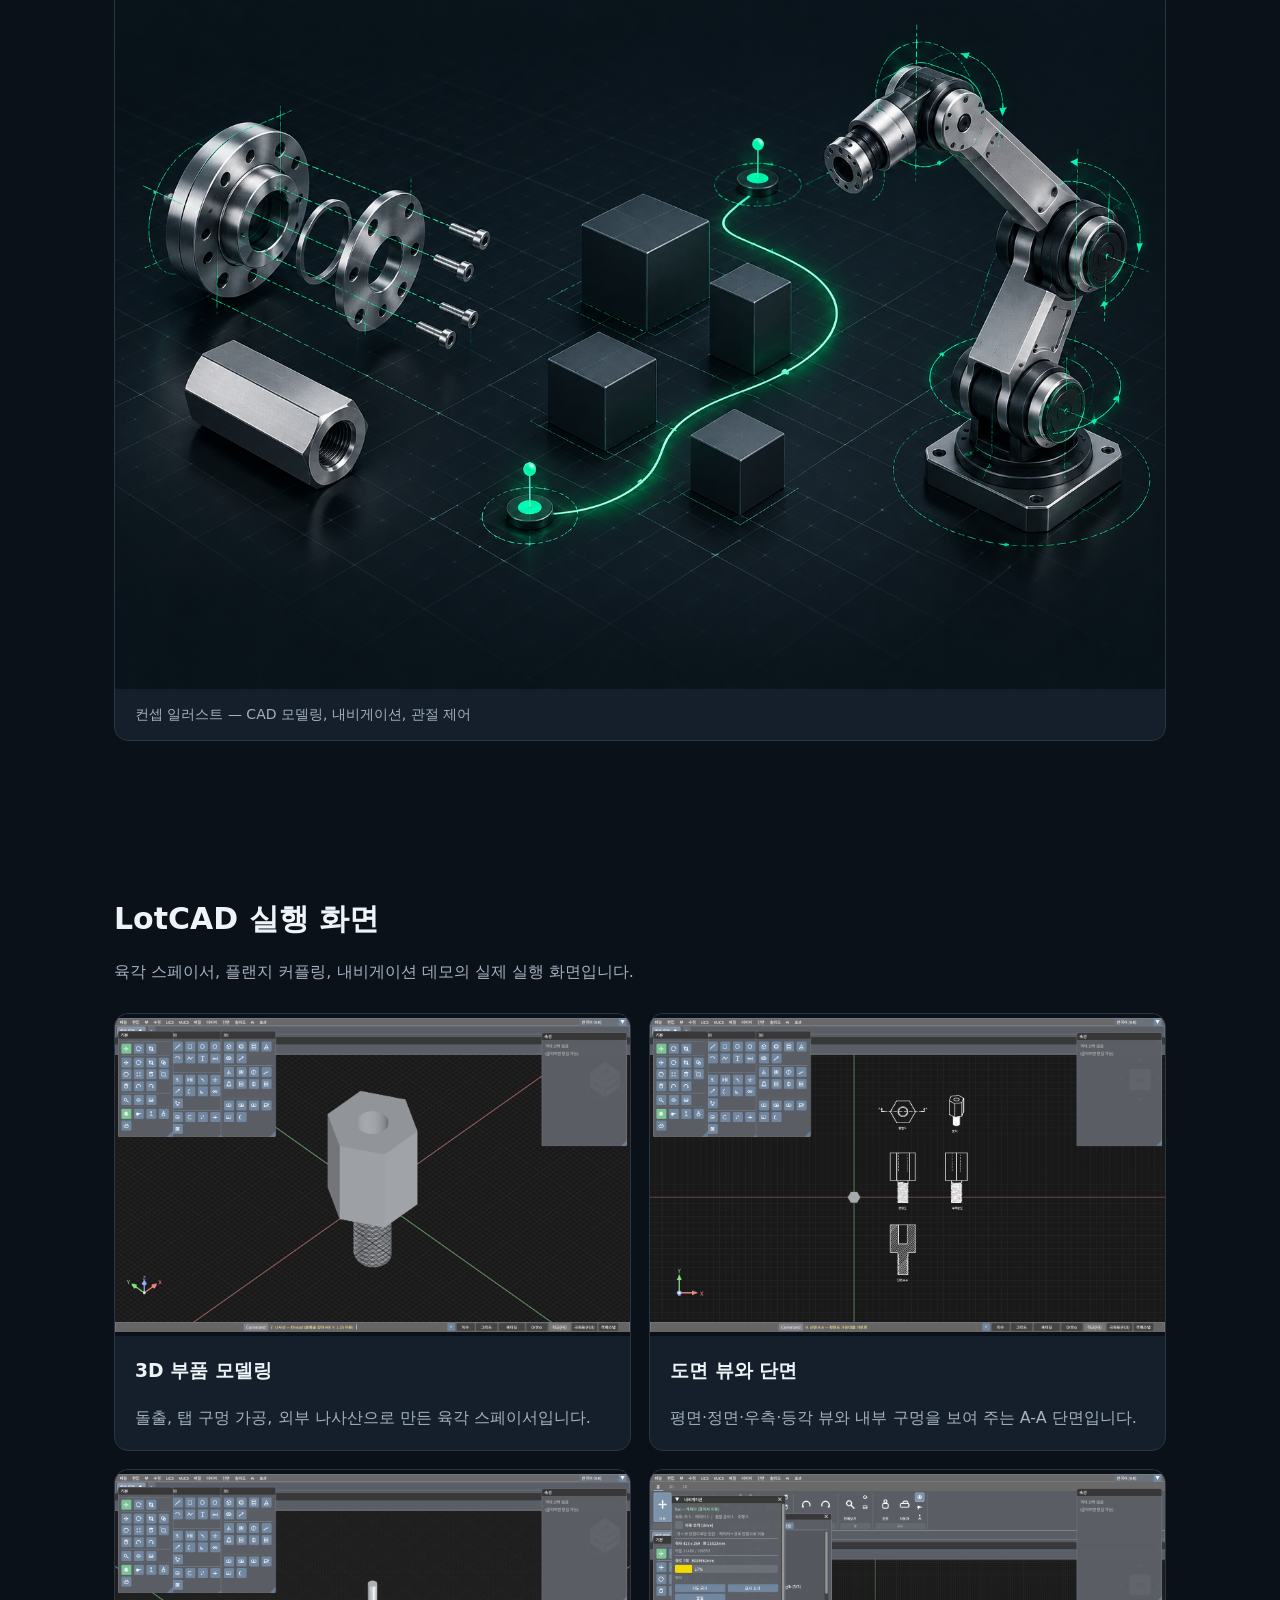
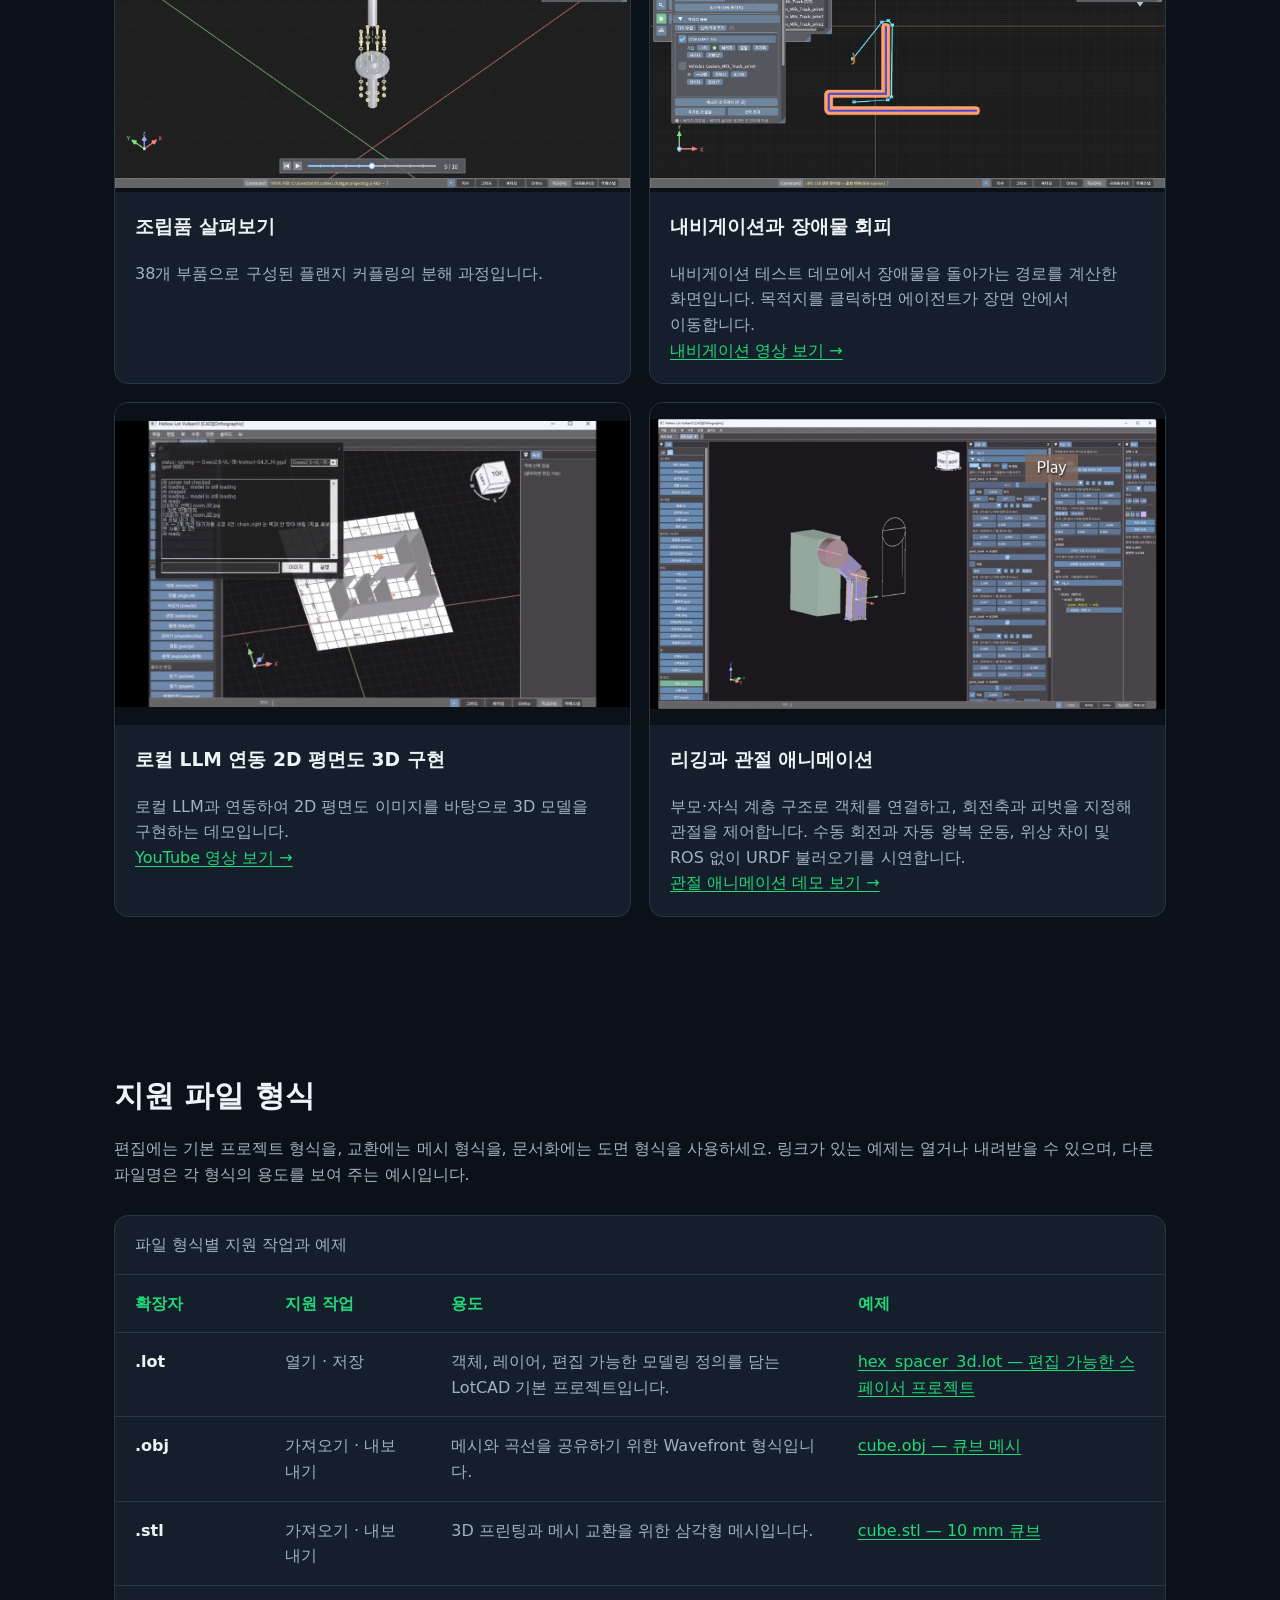
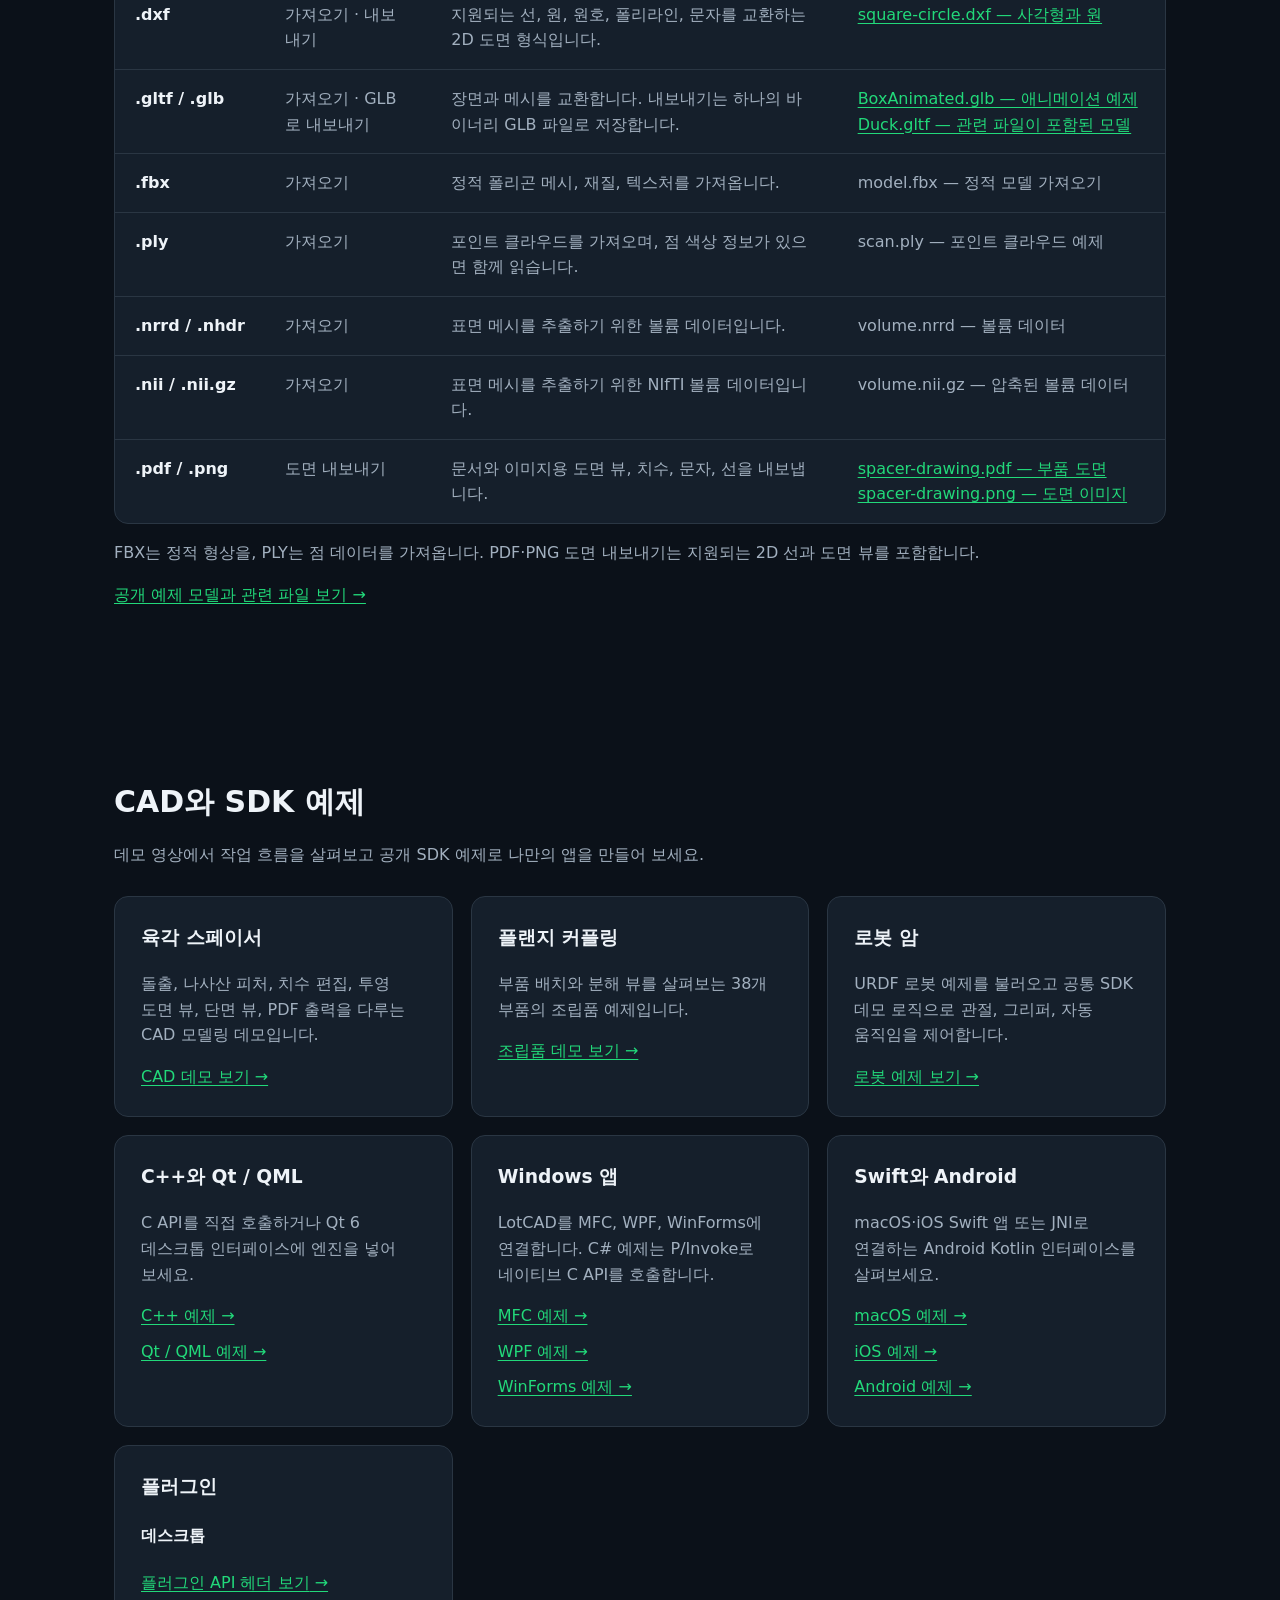
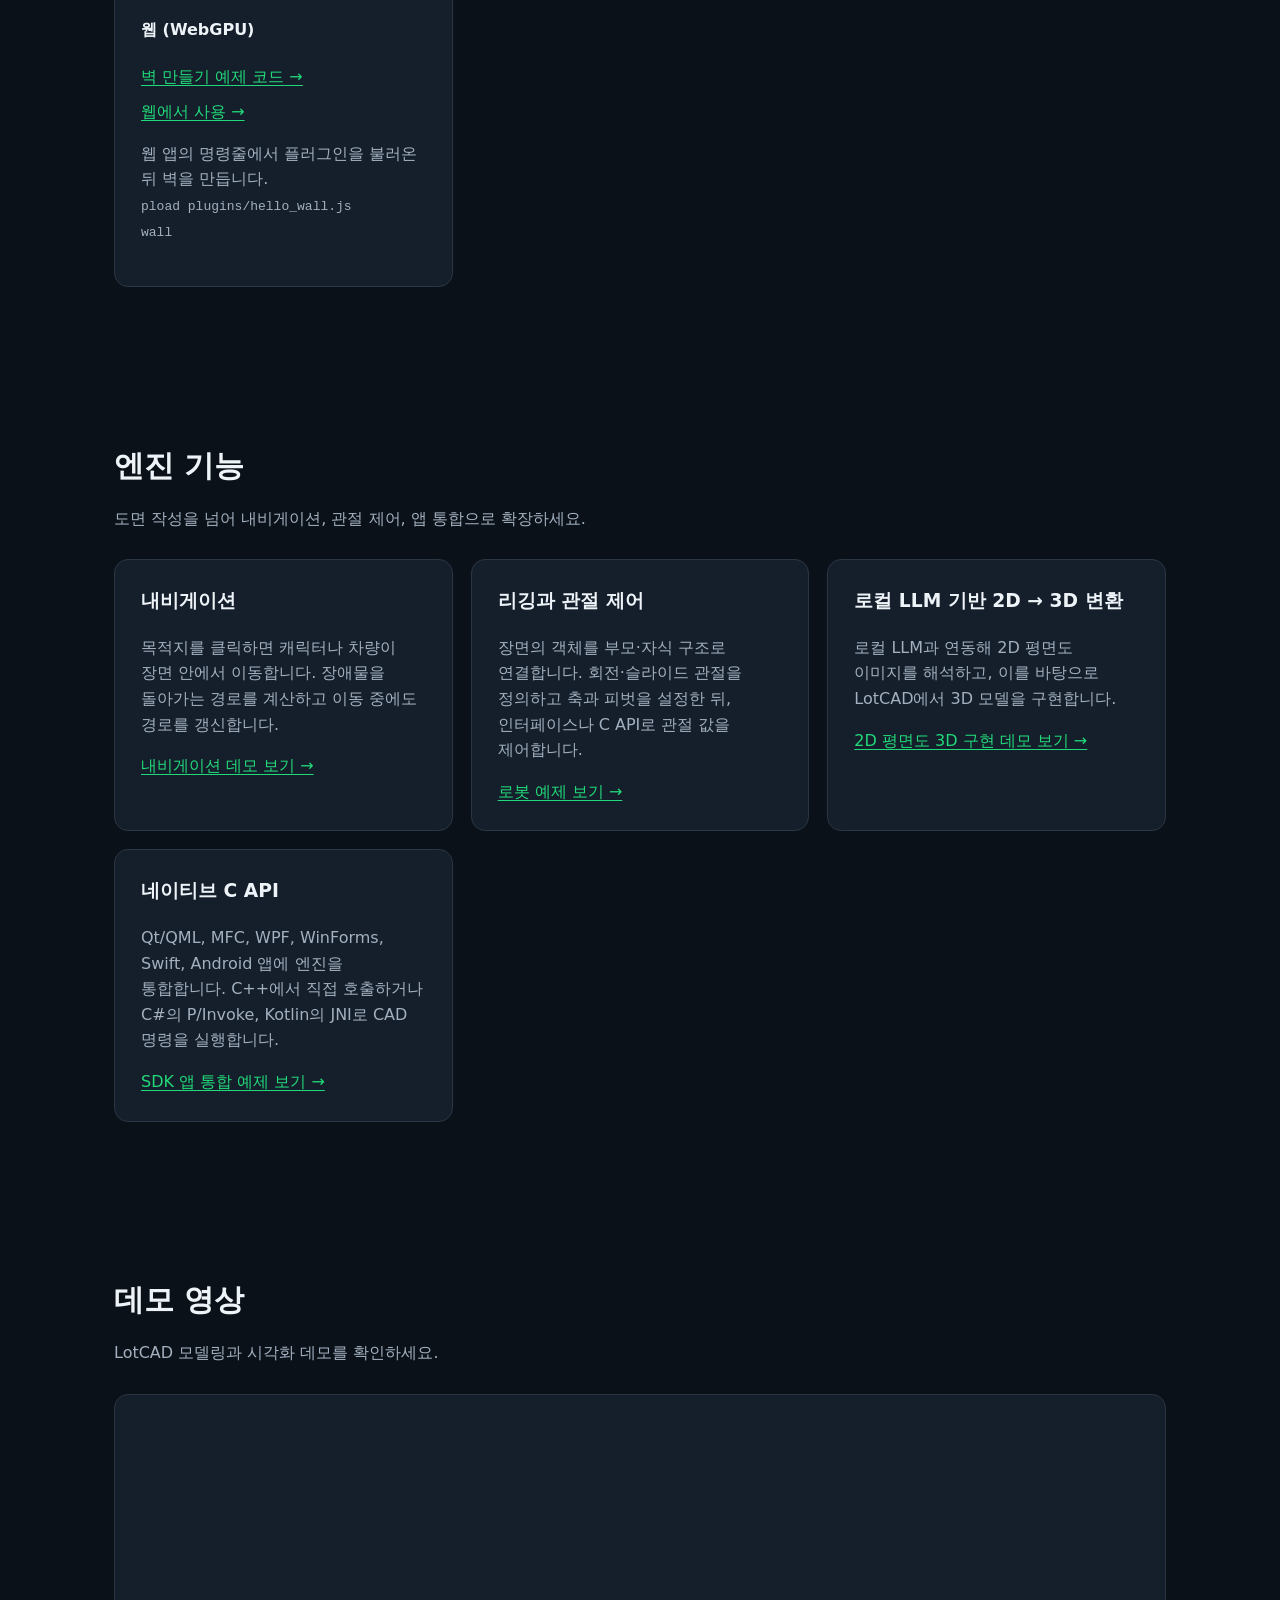
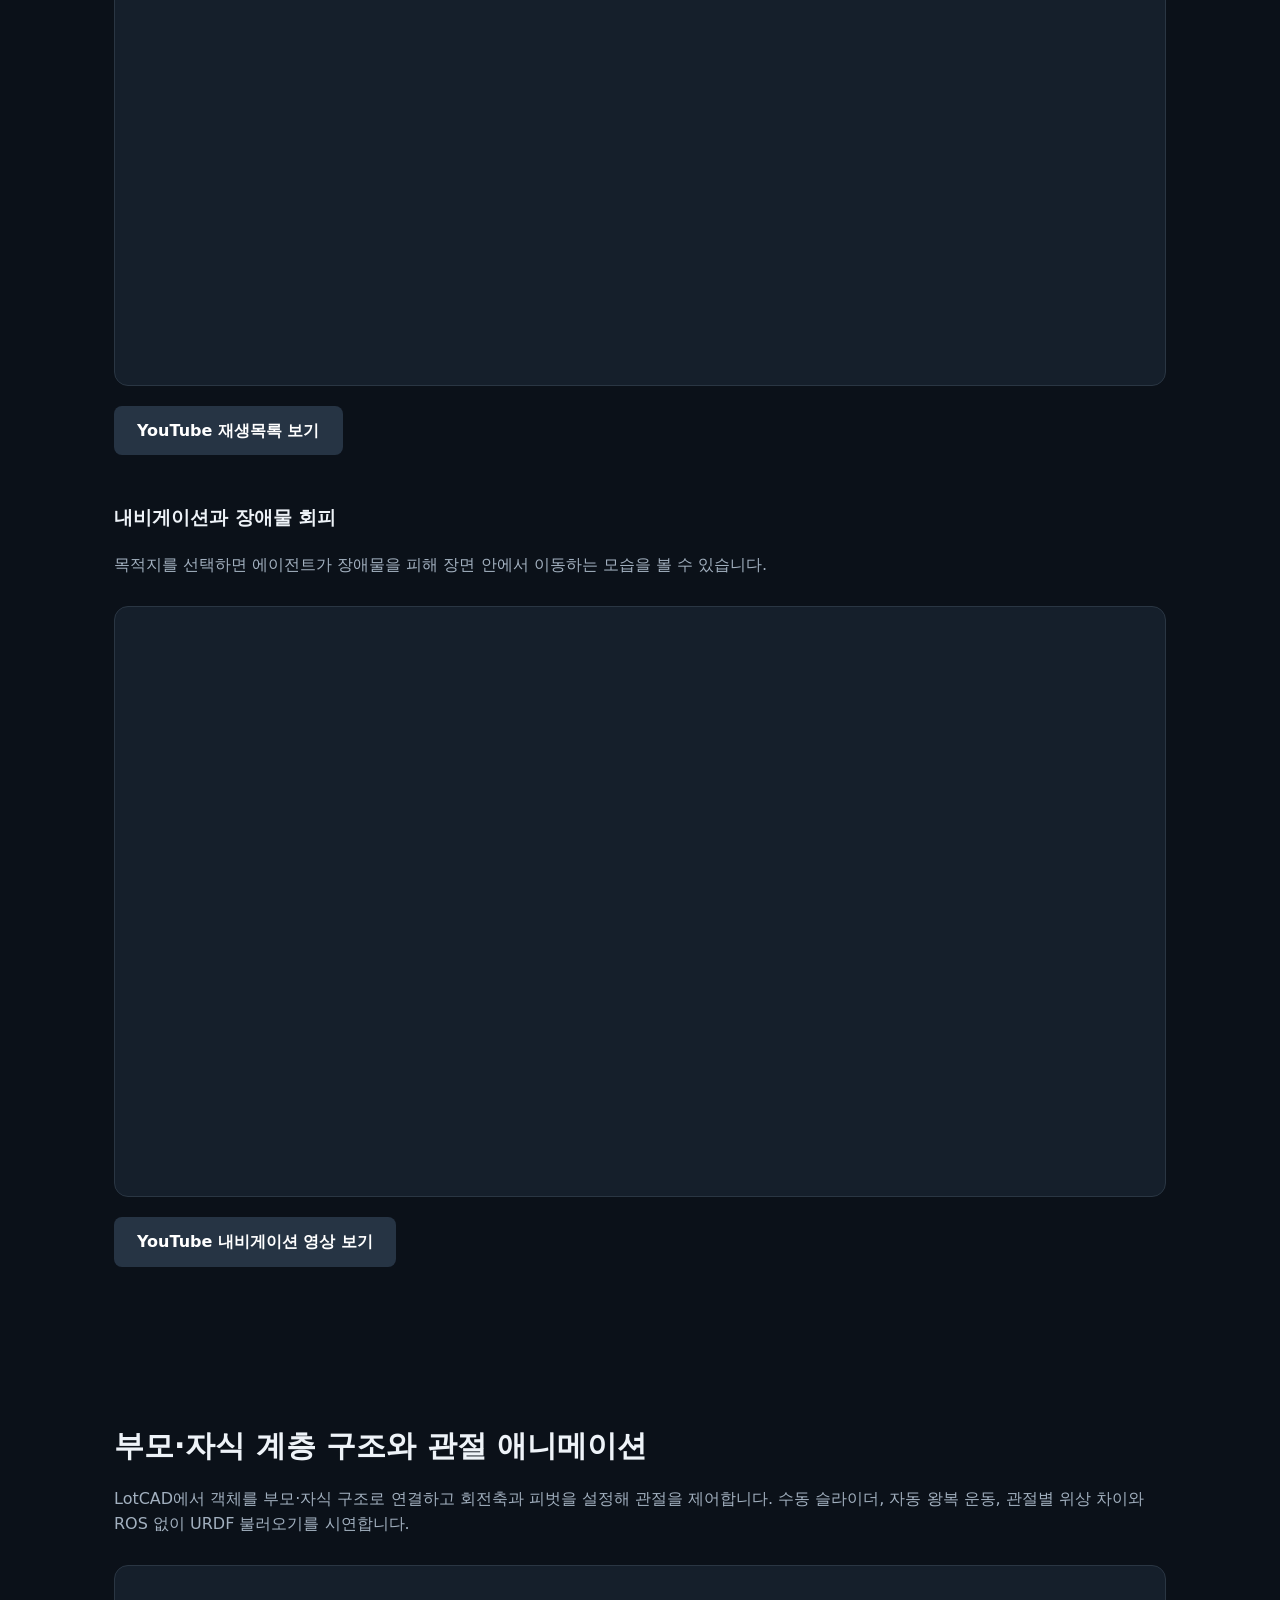
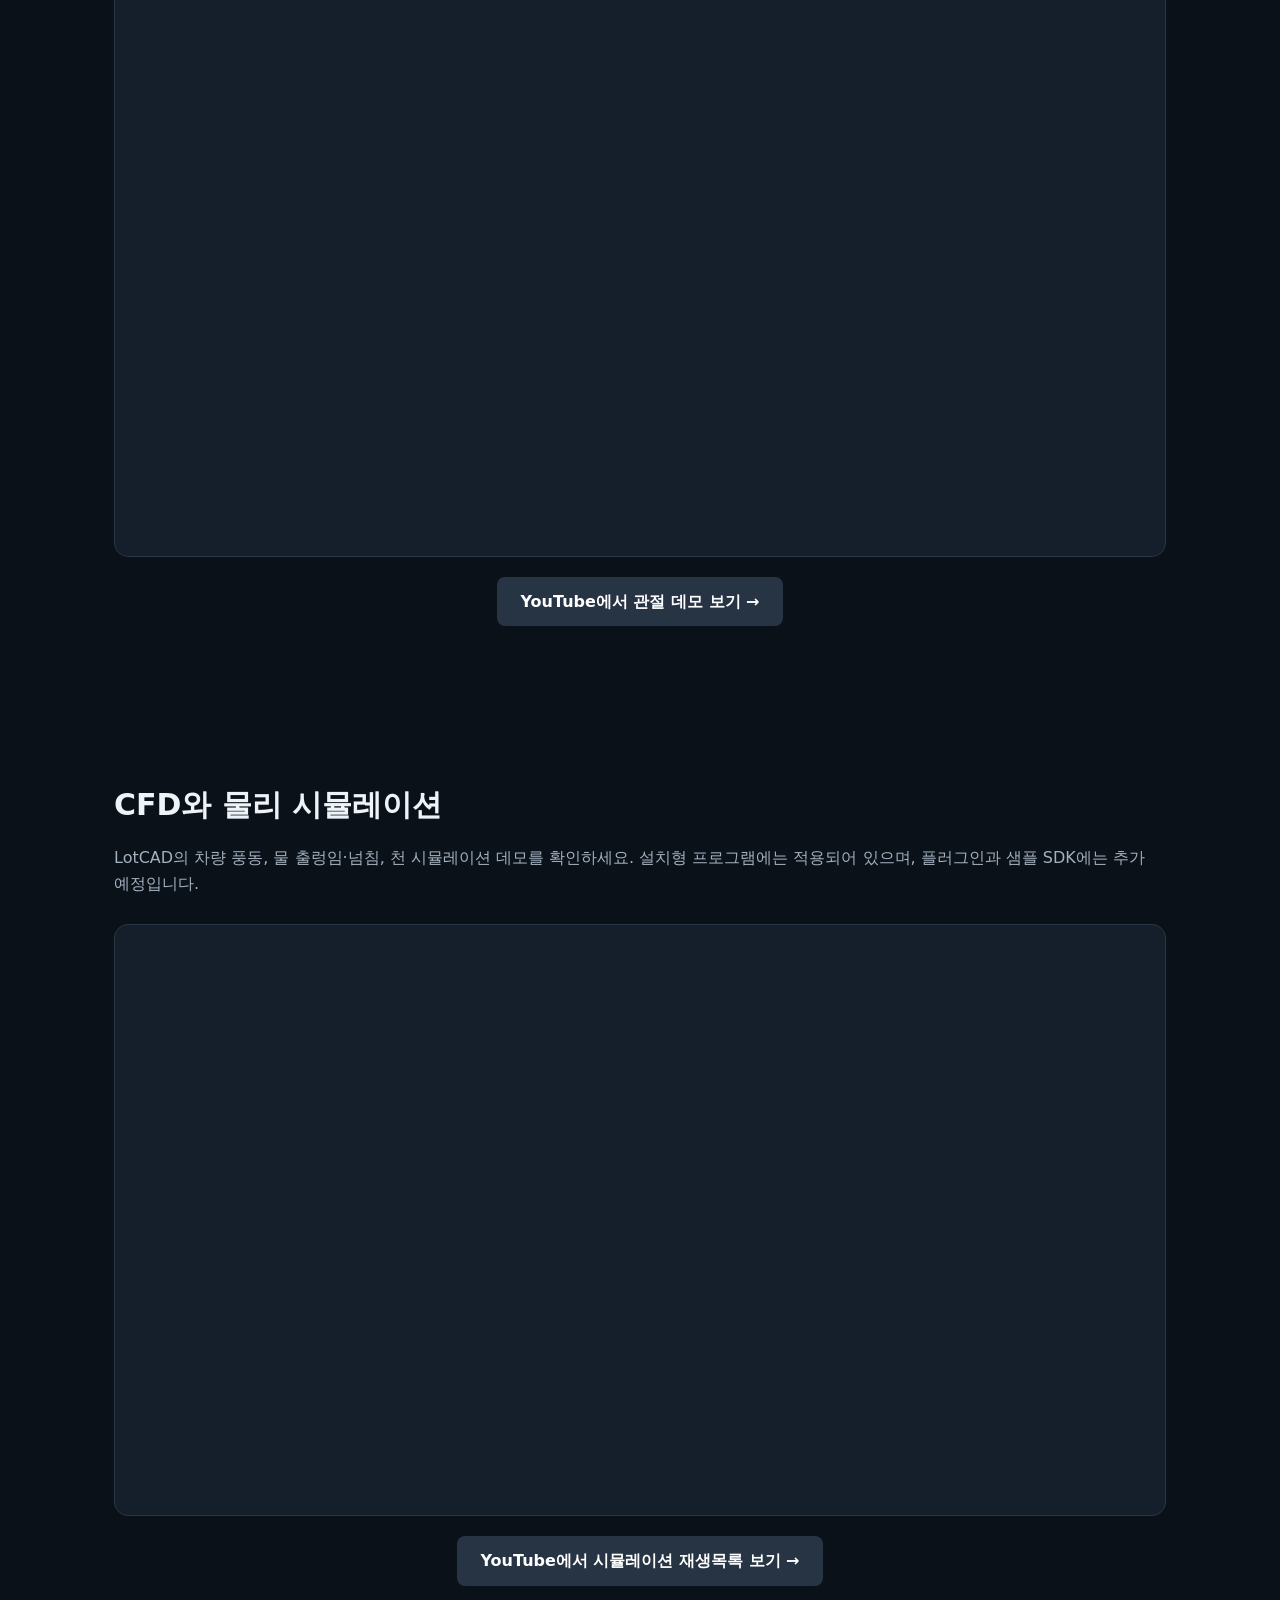
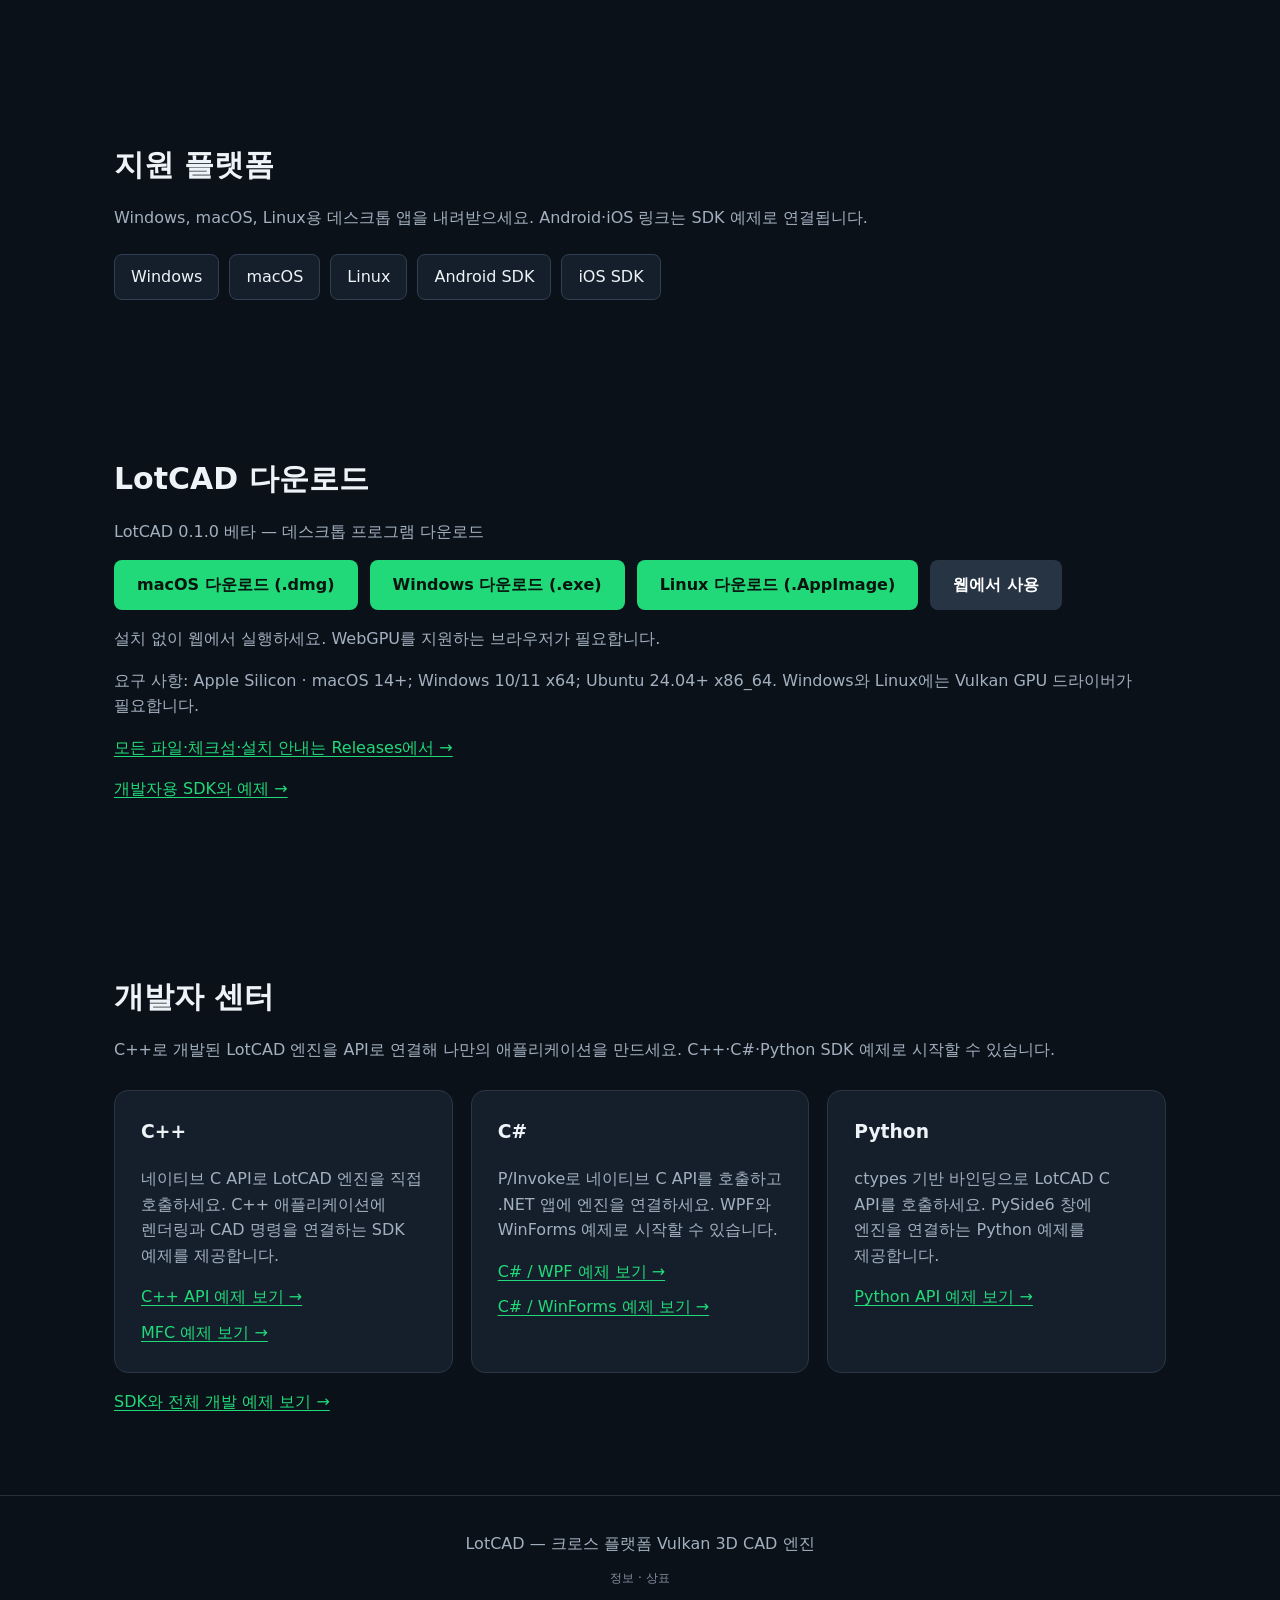
==== commit 1fe6bb86: "Add desktop and web plugin resources to examples" ====
--- a/index.html
+++ b/index.html
@@ -2,6 +2,14 @@
 <!DOCTYPE html>
 <html lang="ko">
 <head>
+  <!-- Google tag (gtag.js) -->
+  <script async src="https://www.googletagmanager.com/gtag/js?id=G-08DG60E9QE"></script>
+  <script>
+    window.dataLayer = window.dataLayer || [];
+    function gtag(){dataLayer.push(arguments);}
+    gtag('js', new Date());
+    gtag('config', 'G-08DG60E9QE');
+  </script>
   <meta charset="UTF-8">
   <meta name="viewport" content="width=device-width, initial-scale=1">
   <meta name="description" content="Vulkan 기반 크로스 플랫폼 3D CAD 엔진 LotCAD" data-i18n-content="meta.description">
@@ -191,6 +199,15 @@
           <a class="text-link" href="https://github.com/lotcad/Vulkan_CMake_Sample/tree/main/sample/swift_ios_test"><span data-i18n="text.110">iOS 예제 →</span></a>
           <a class="text-link" href="https://github.com/lotcad/Vulkan_CMake_Sample/tree/main/sample/android_test"><span data-i18n="text.111">Android 예제 →</span></a>
         </div>
+        <div class="card" id="plugin-examples">
+          <h3><span data-i18n="plugins.title">플러그인</span></h3>
+          <h4><span data-i18n="plugins.desktop">데스크톱</span></h4>
+          <a class="text-link" href="https://github.com/lotcad/Vulkan_CMake_Sample/blob/main/sdk/include/lotcad/lotcad_plugin.h"><span data-i18n="plugins.desktopLink">플러그인 API 헤더 보기</span> →</a>
+          <h4><span data-i18n="plugins.web">웹 (WebGPU)</span></h4>
+          <a class="text-link" href="https://github.com/lotcad/lotcad.github.io/blob/main/web/plugins/hello_wall.js"><span data-i18n="plugins.webCode">벽 만들기 예제 코드</span> →</a>
+          <a class="text-link" href="web/WebGPUApp.html"><span data-i18n="plugins.webOpen">웹에서 사용</span> →</a>
+          <p><span data-i18n="plugins.webHelp">웹 앱의 명령줄에서 플러그인을 불러온 뒤 벽을 만듭니다.</span><br><code>pload plugins/hello_wall.js</code><br><code>wall</code></p>
+        </div>
       </div>
     </section>
 
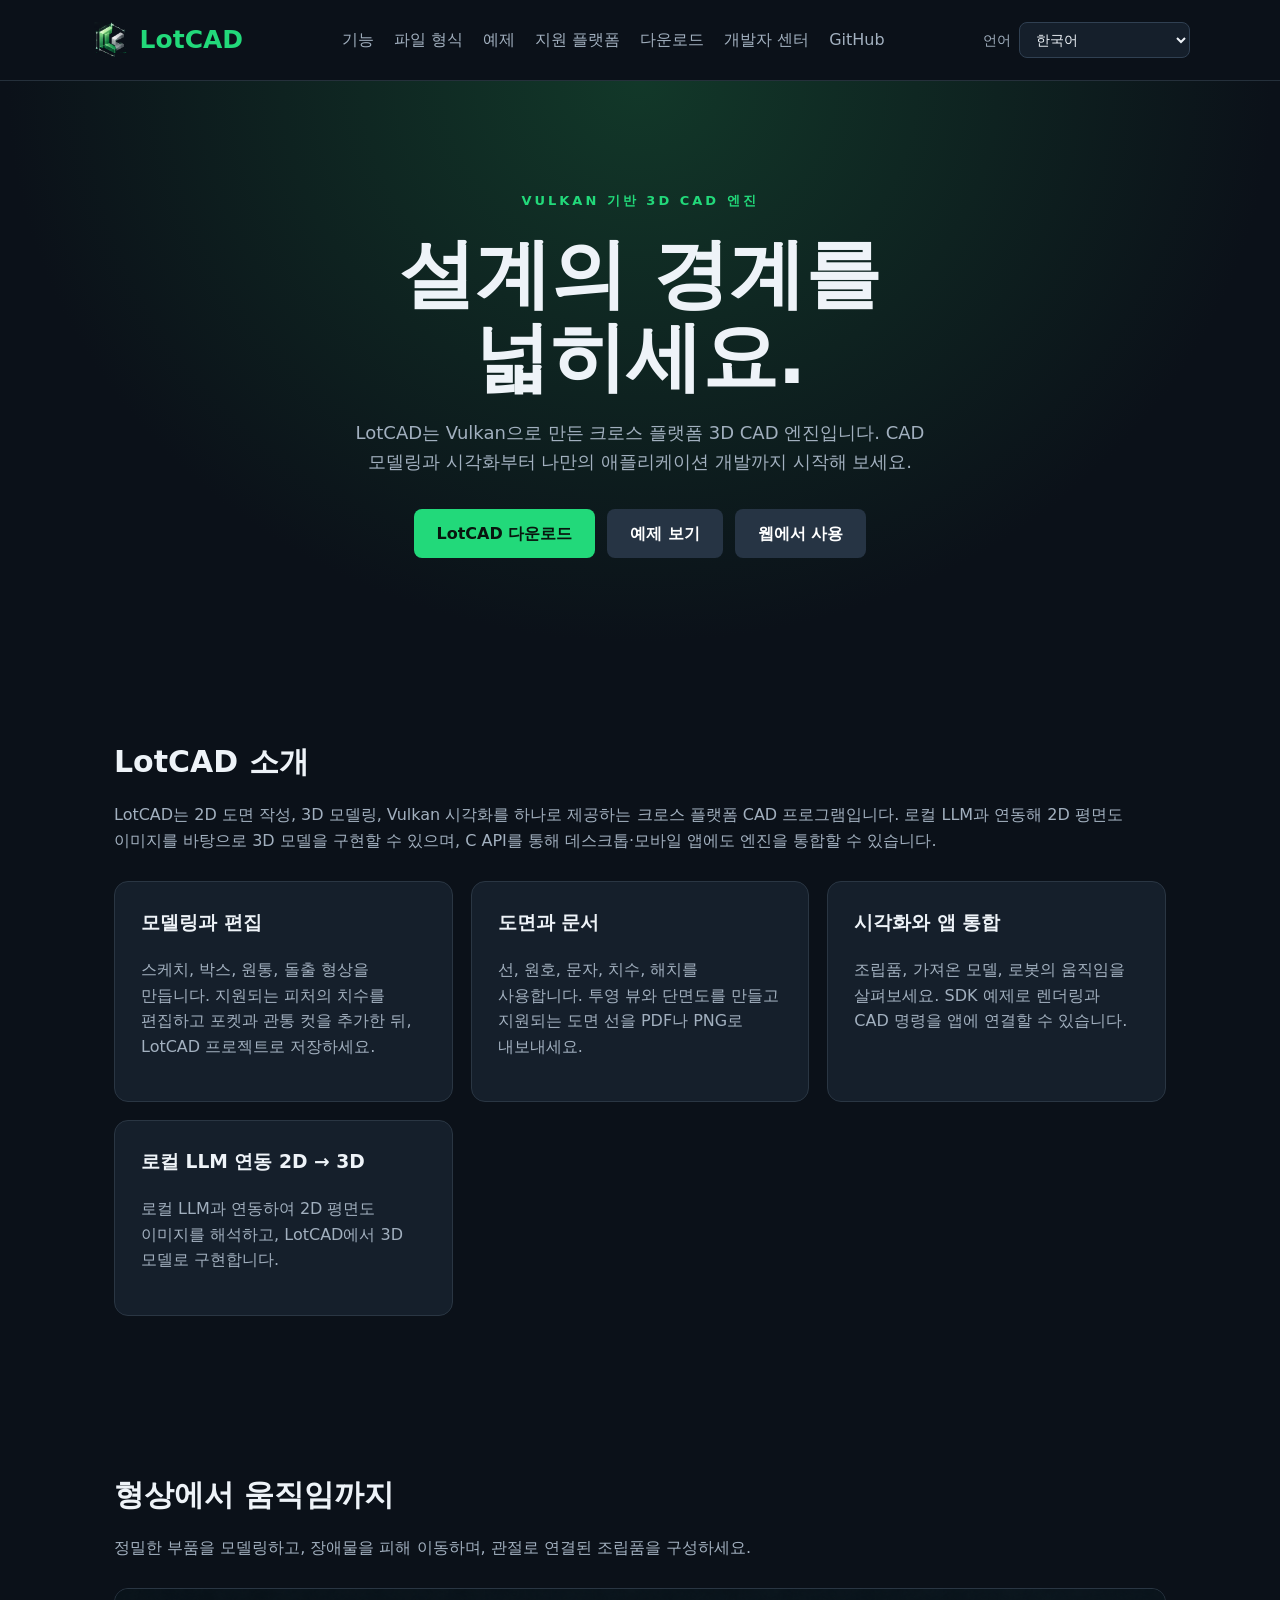
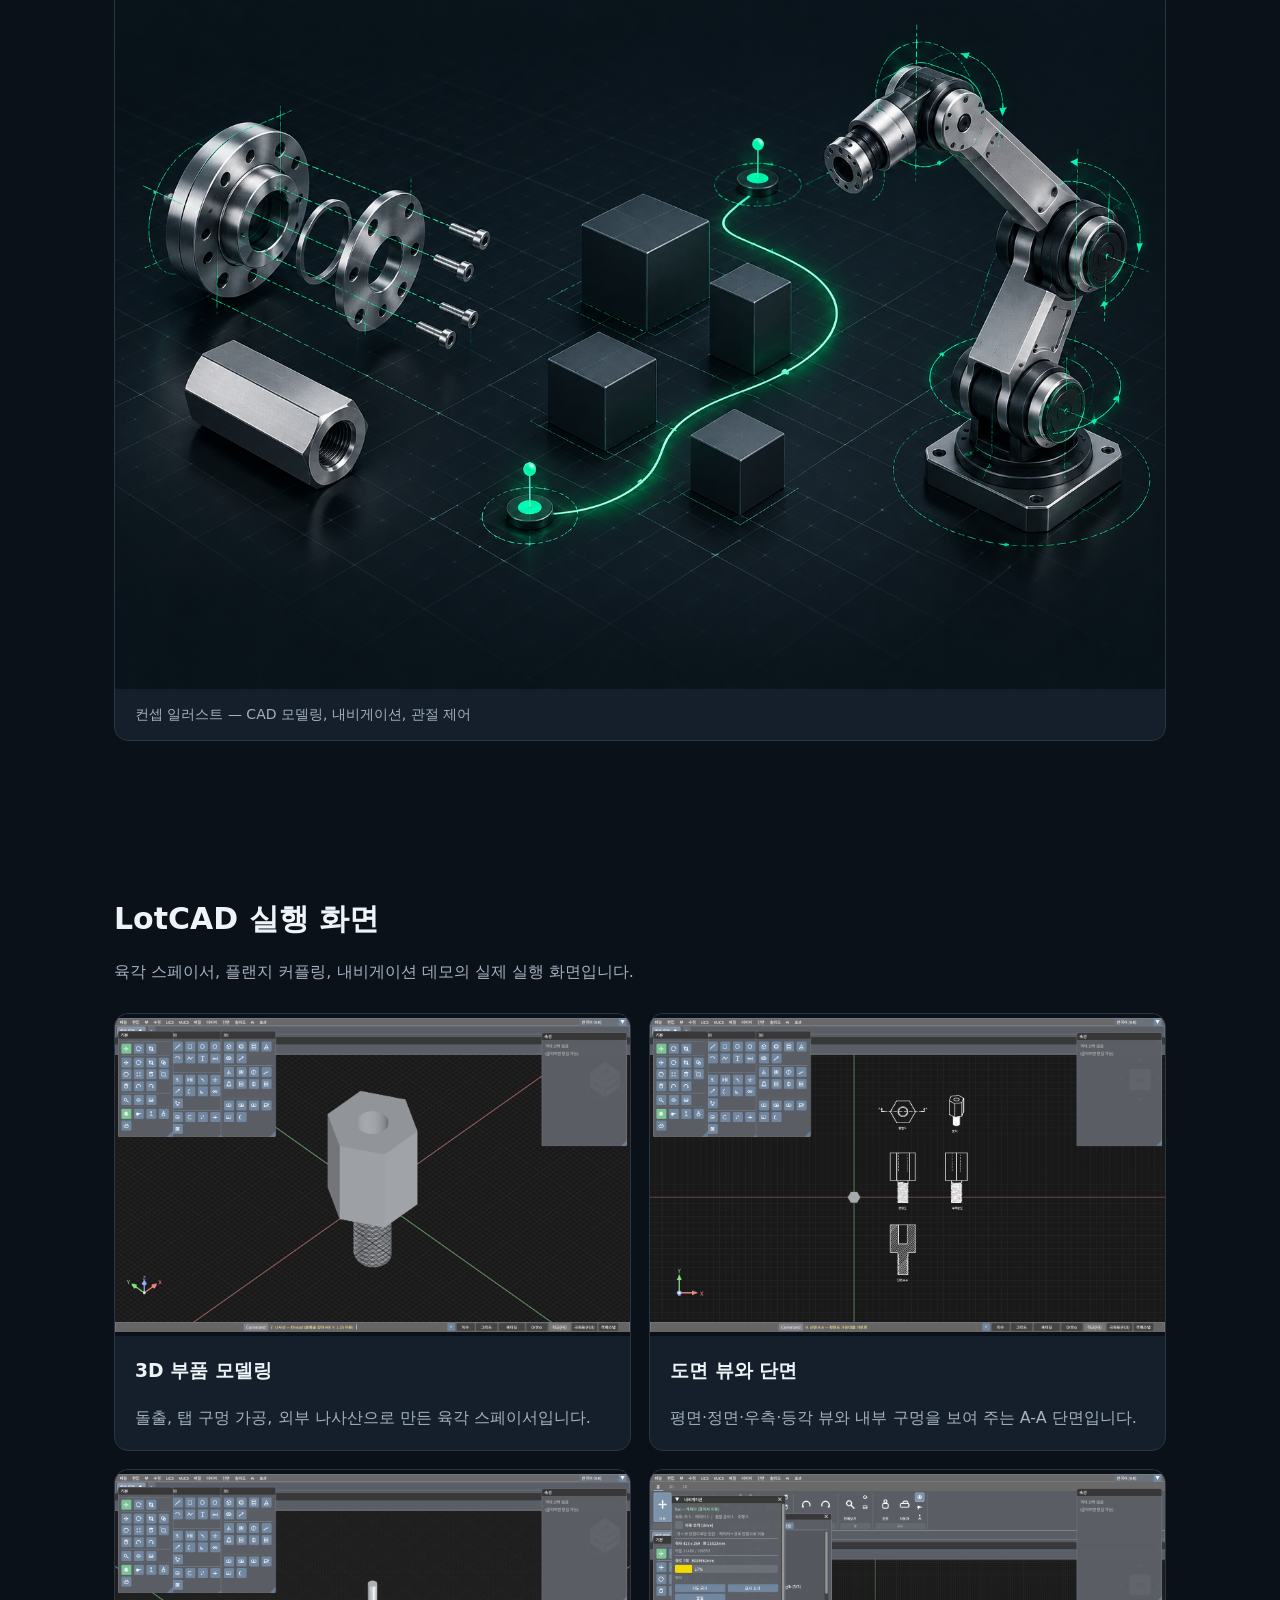
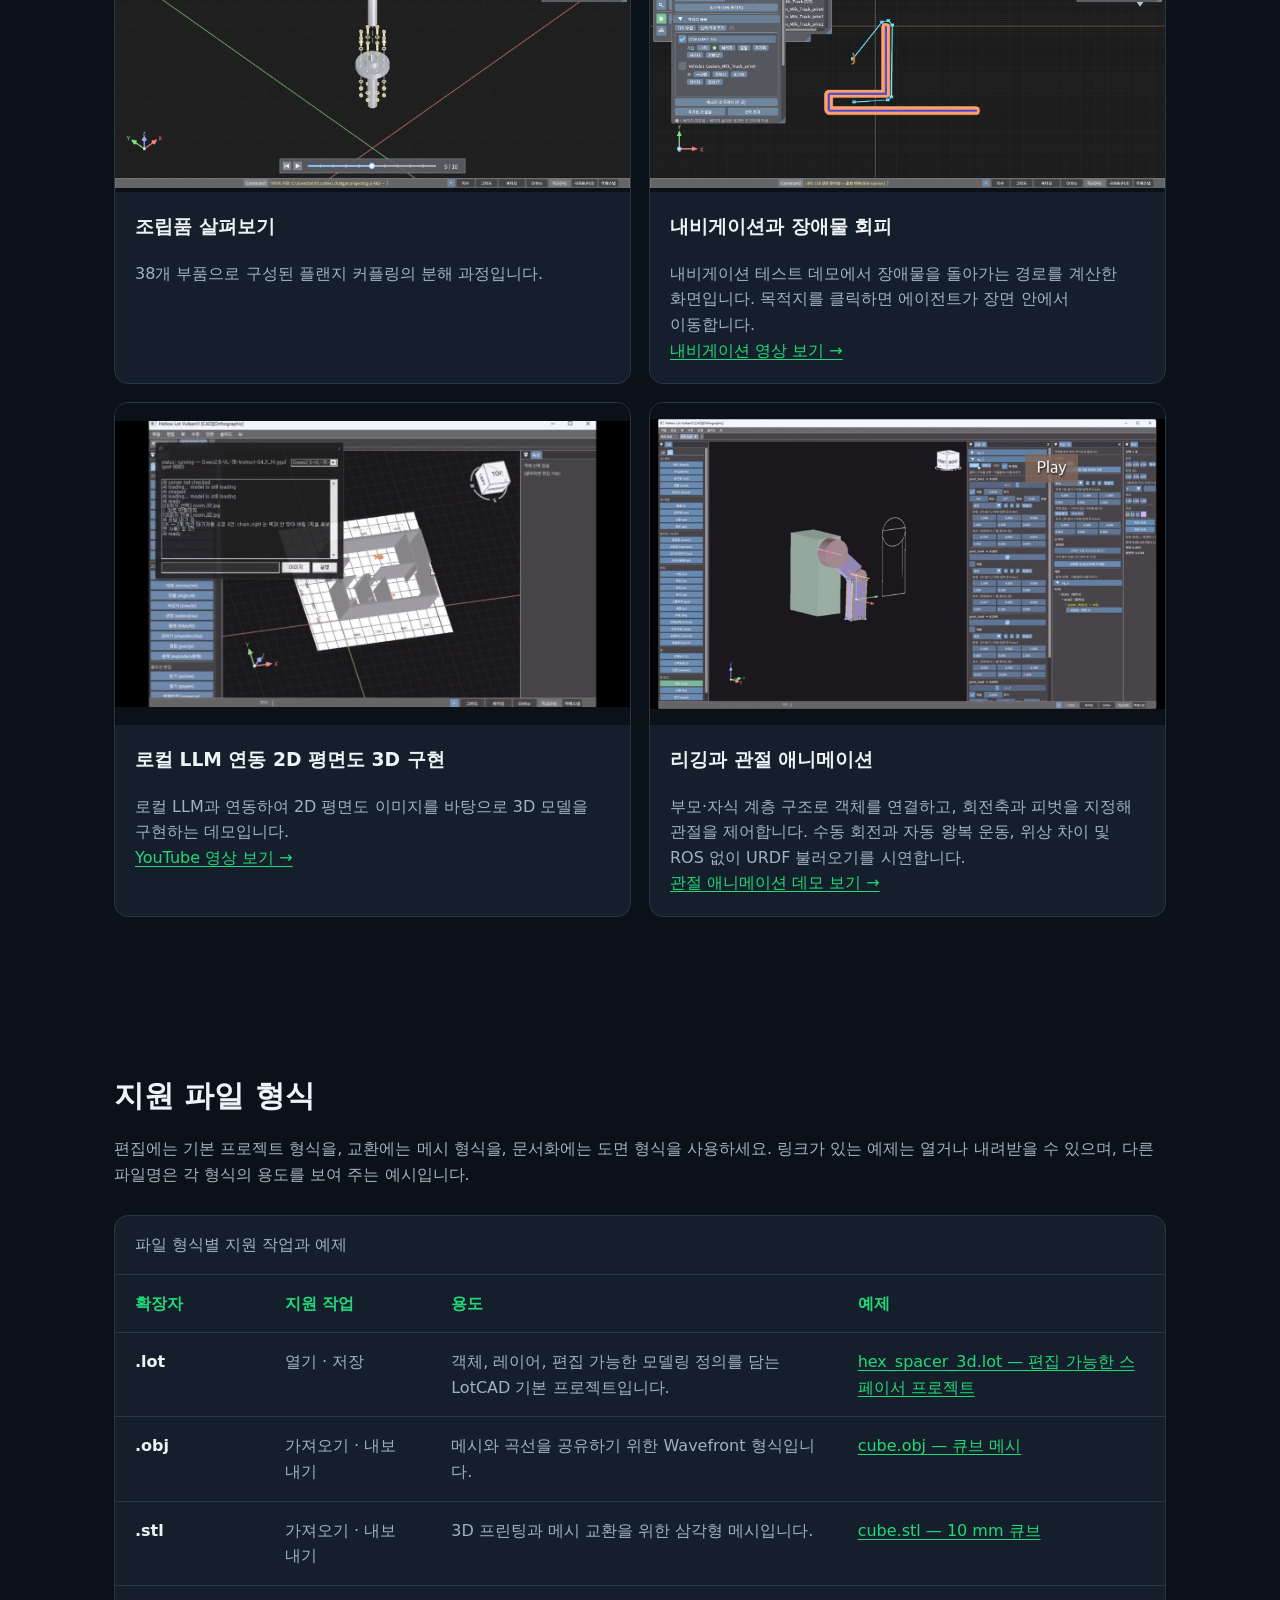
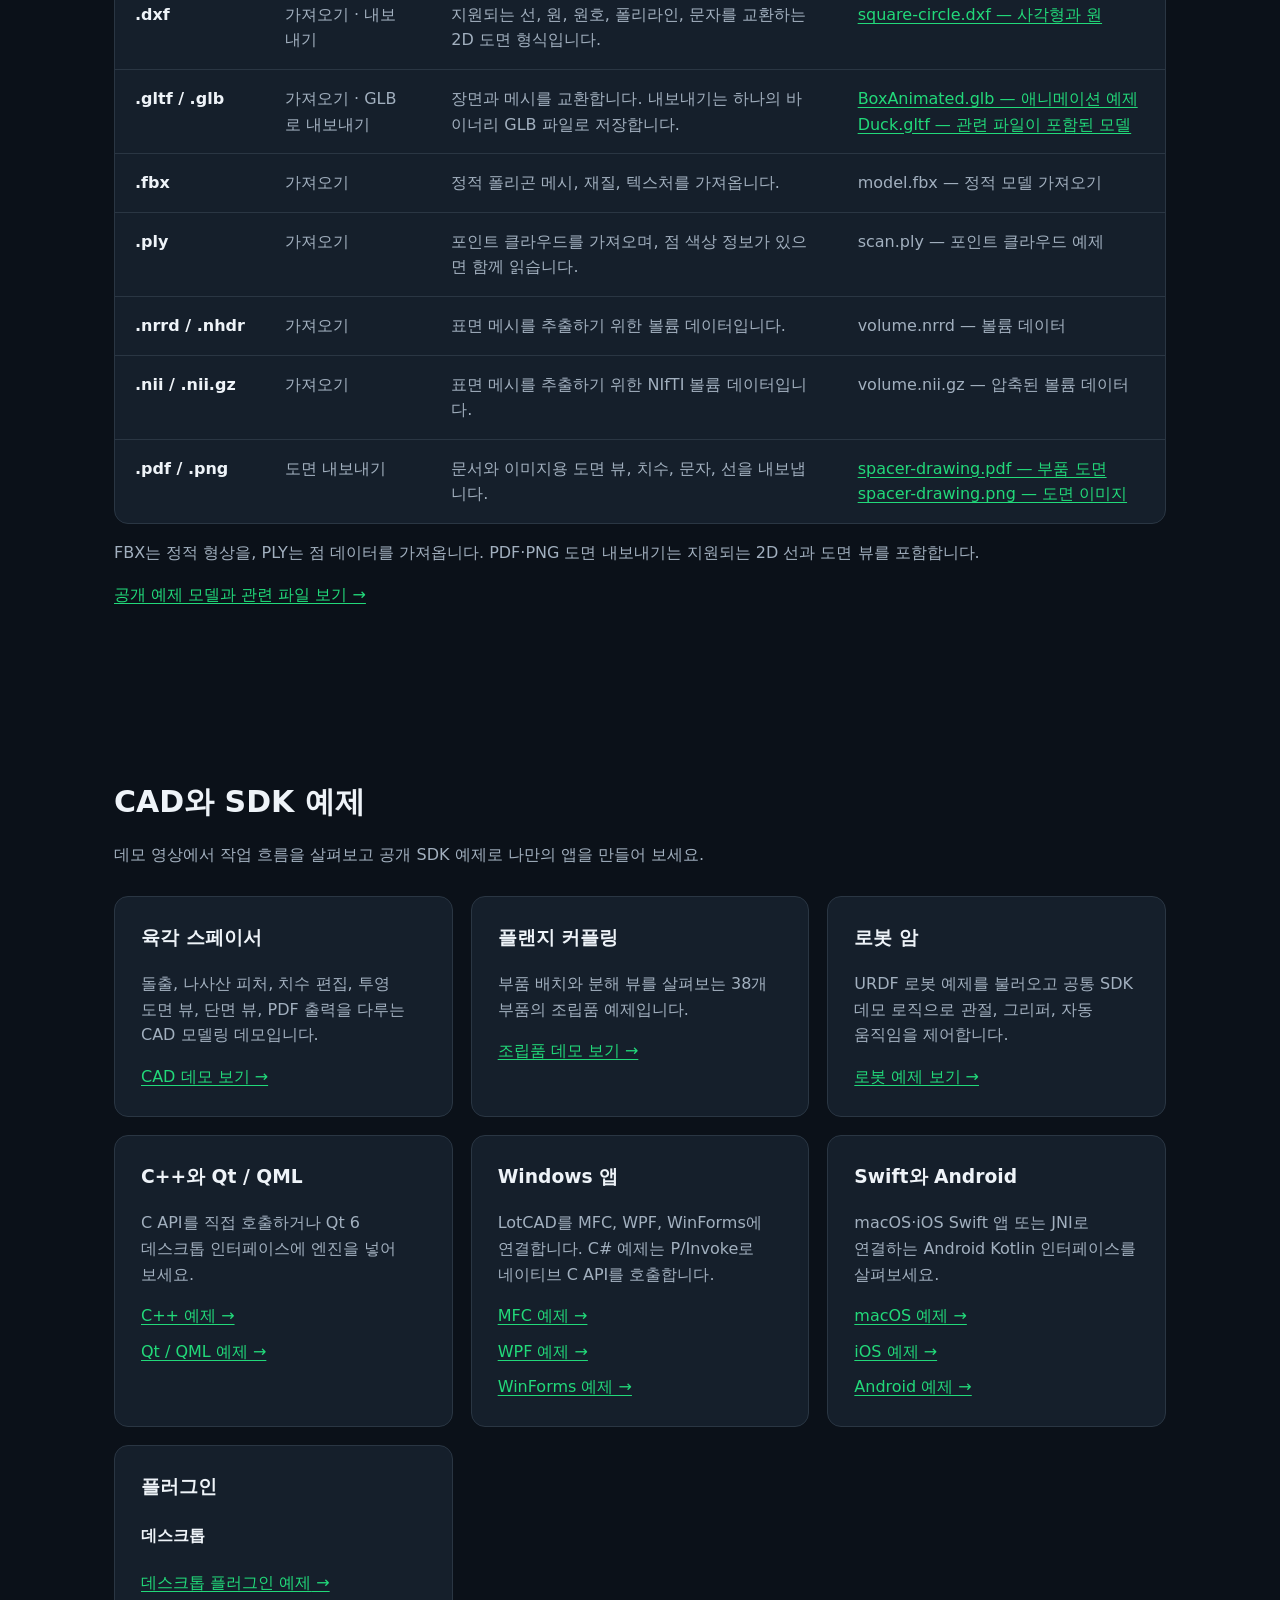
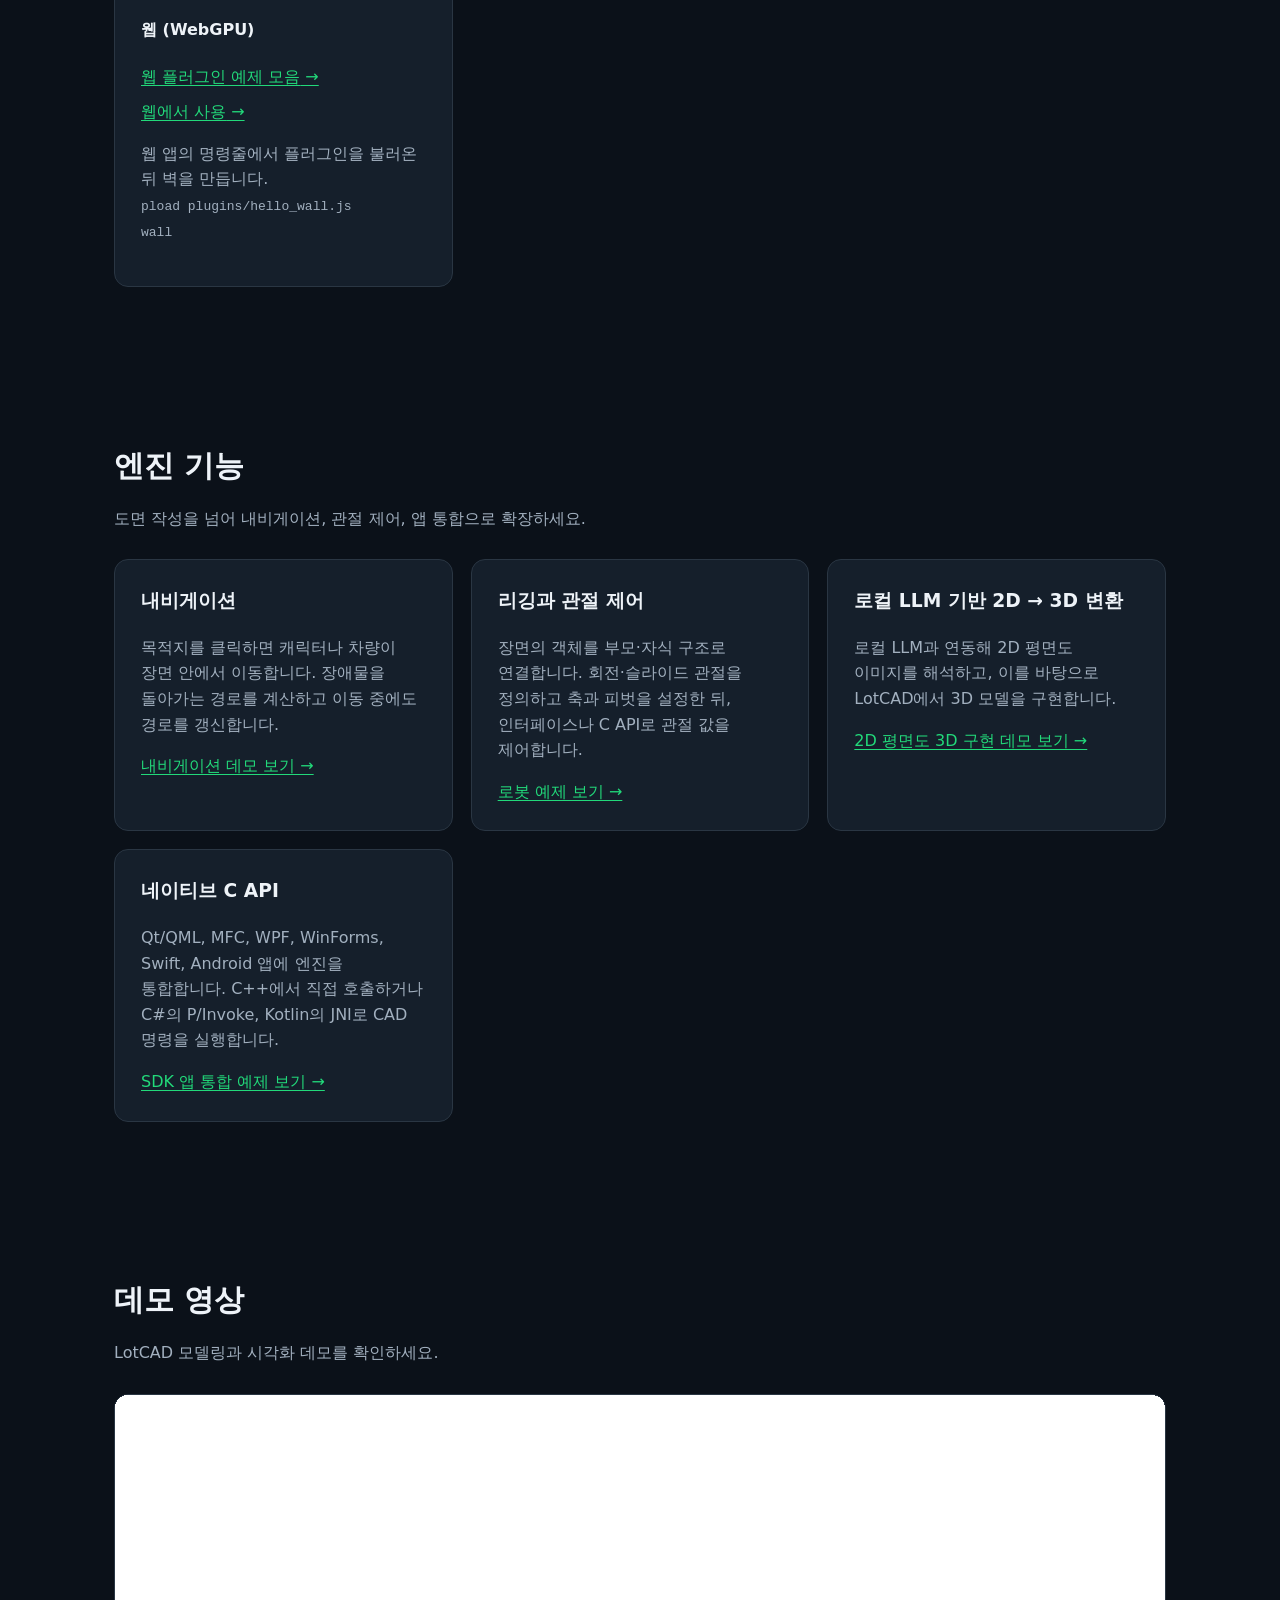
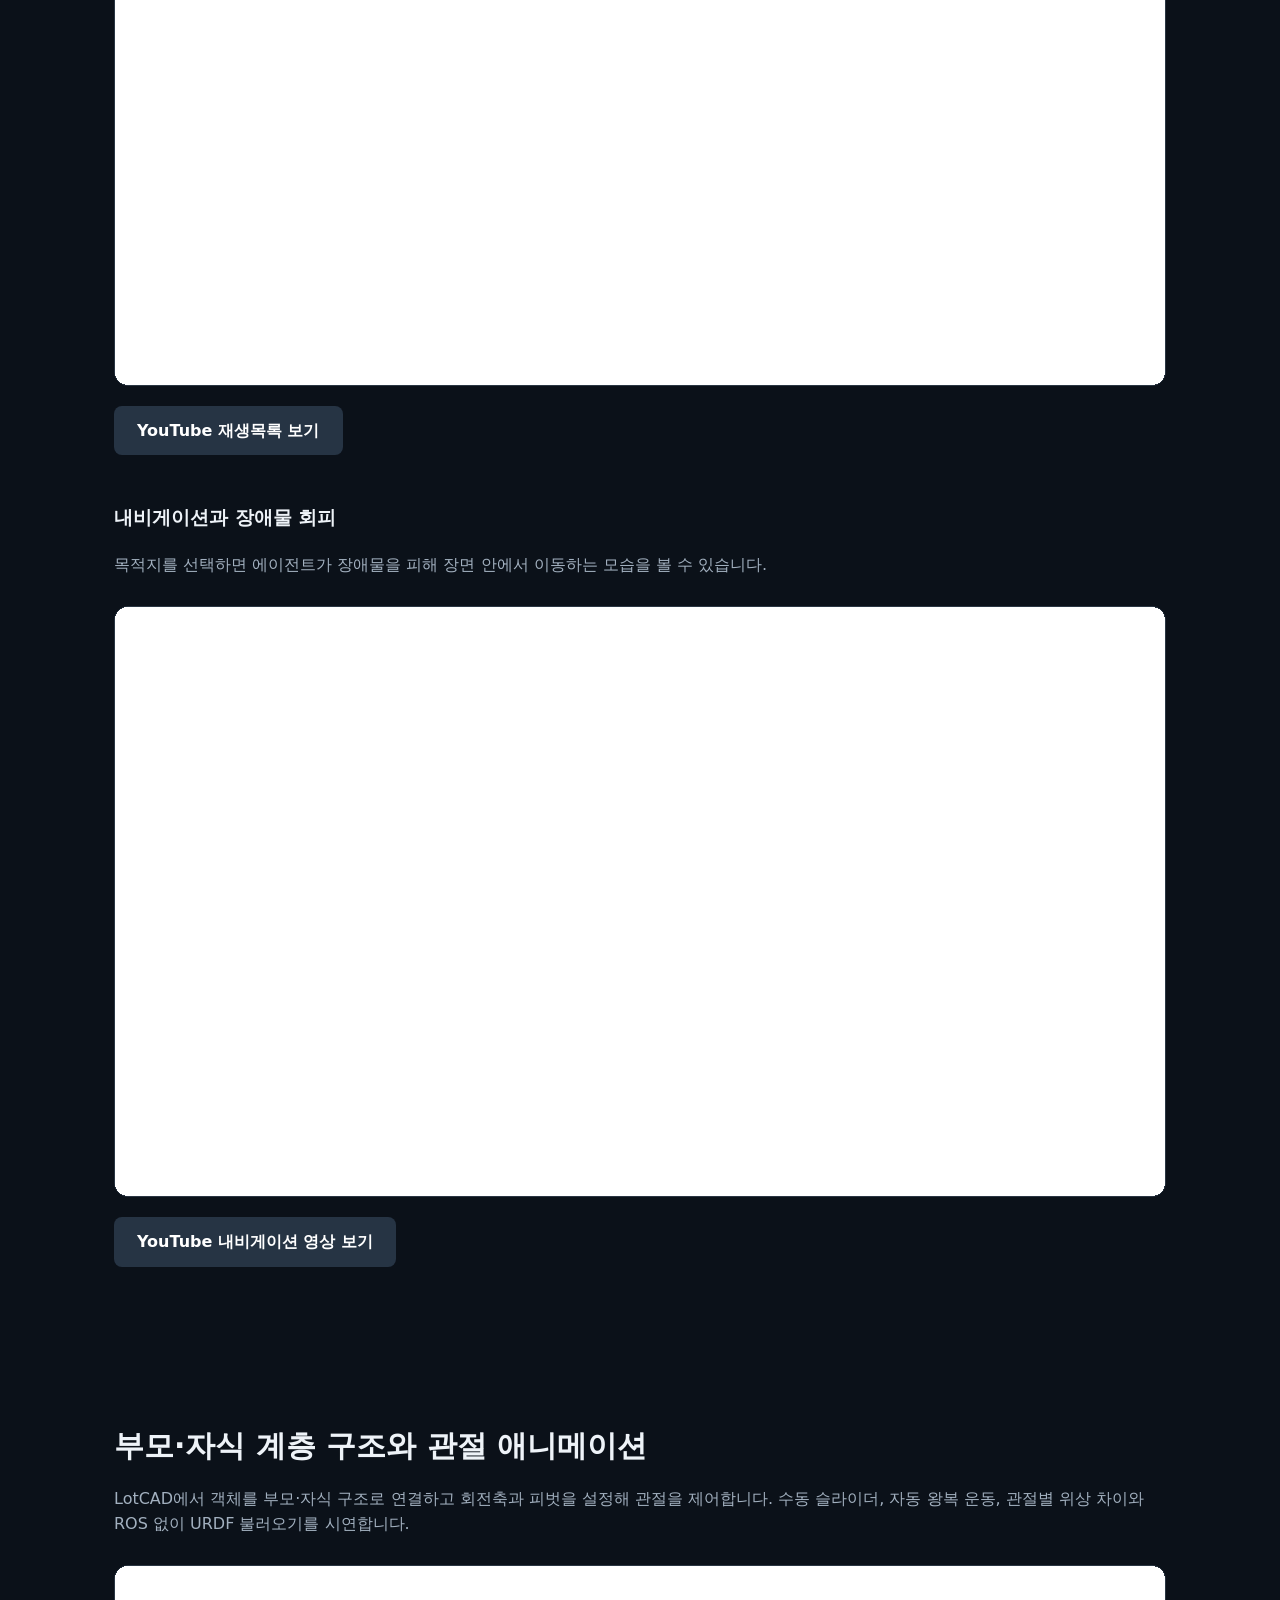
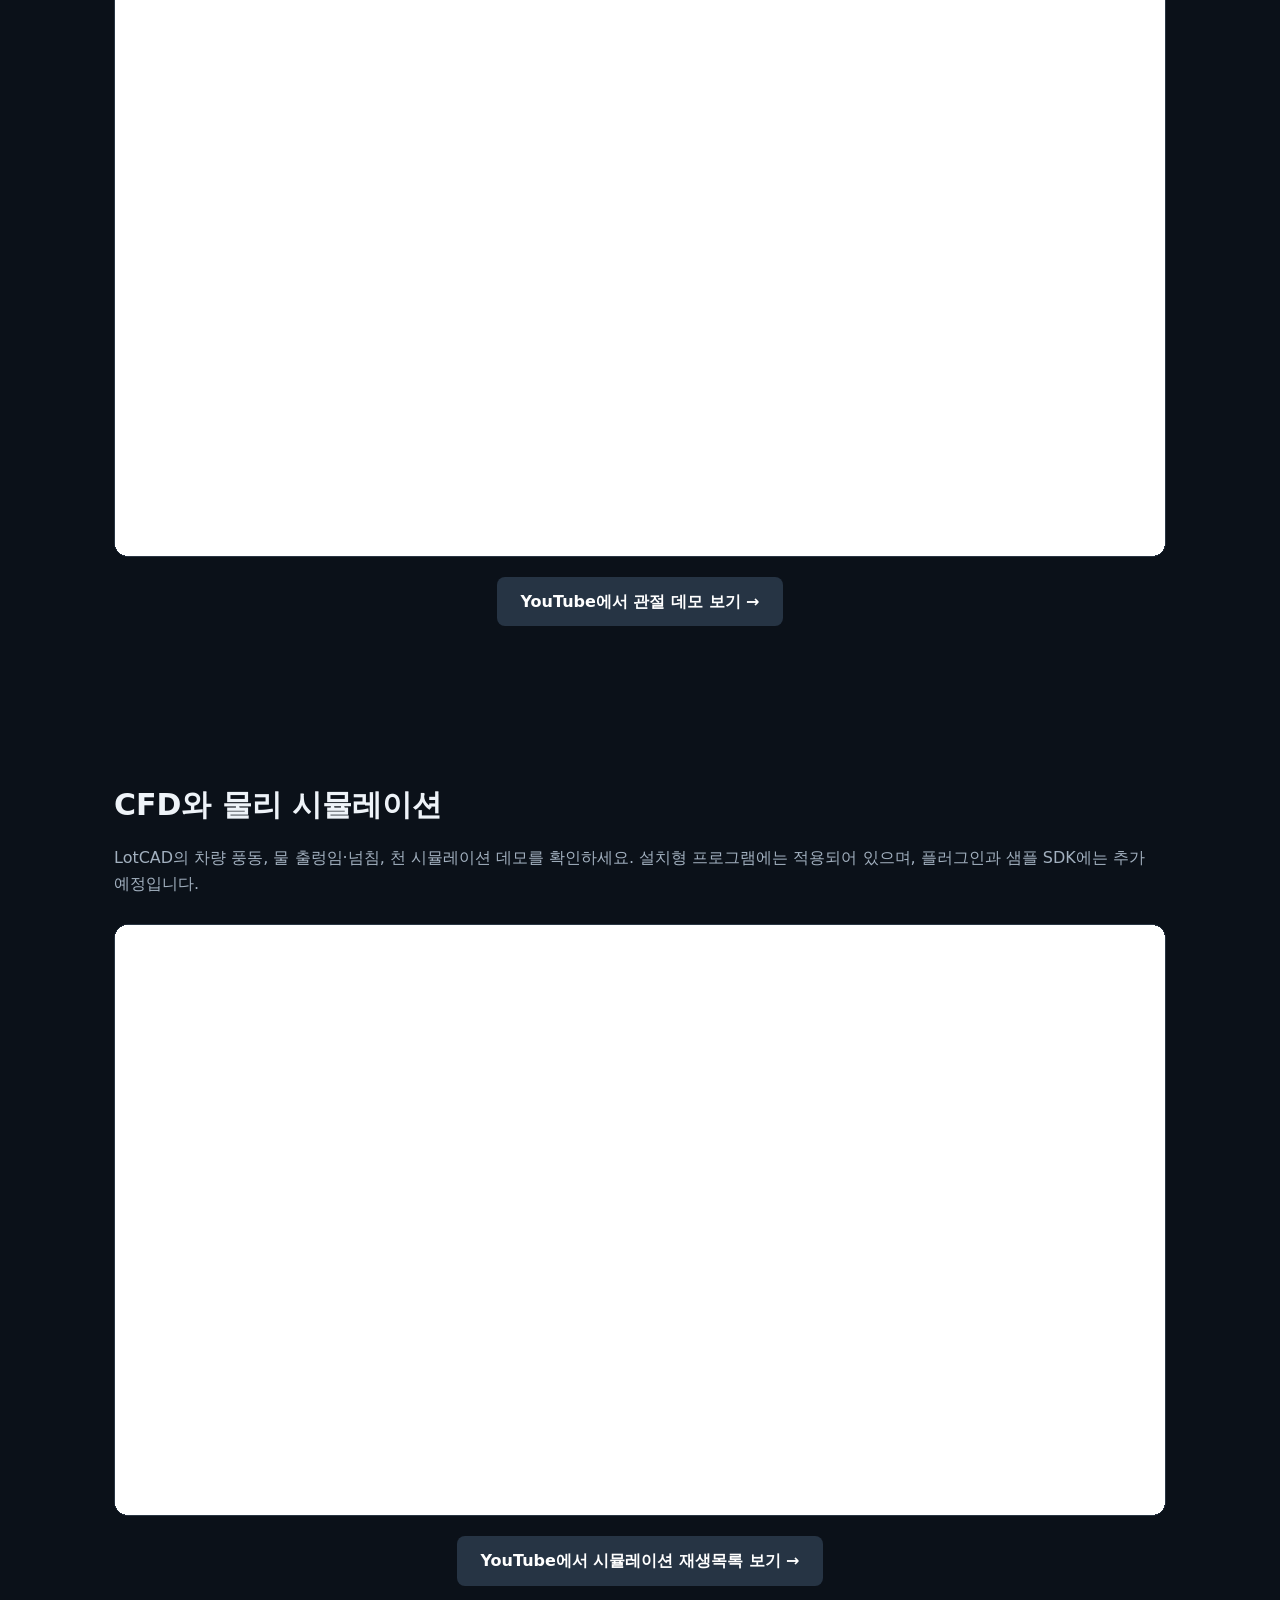
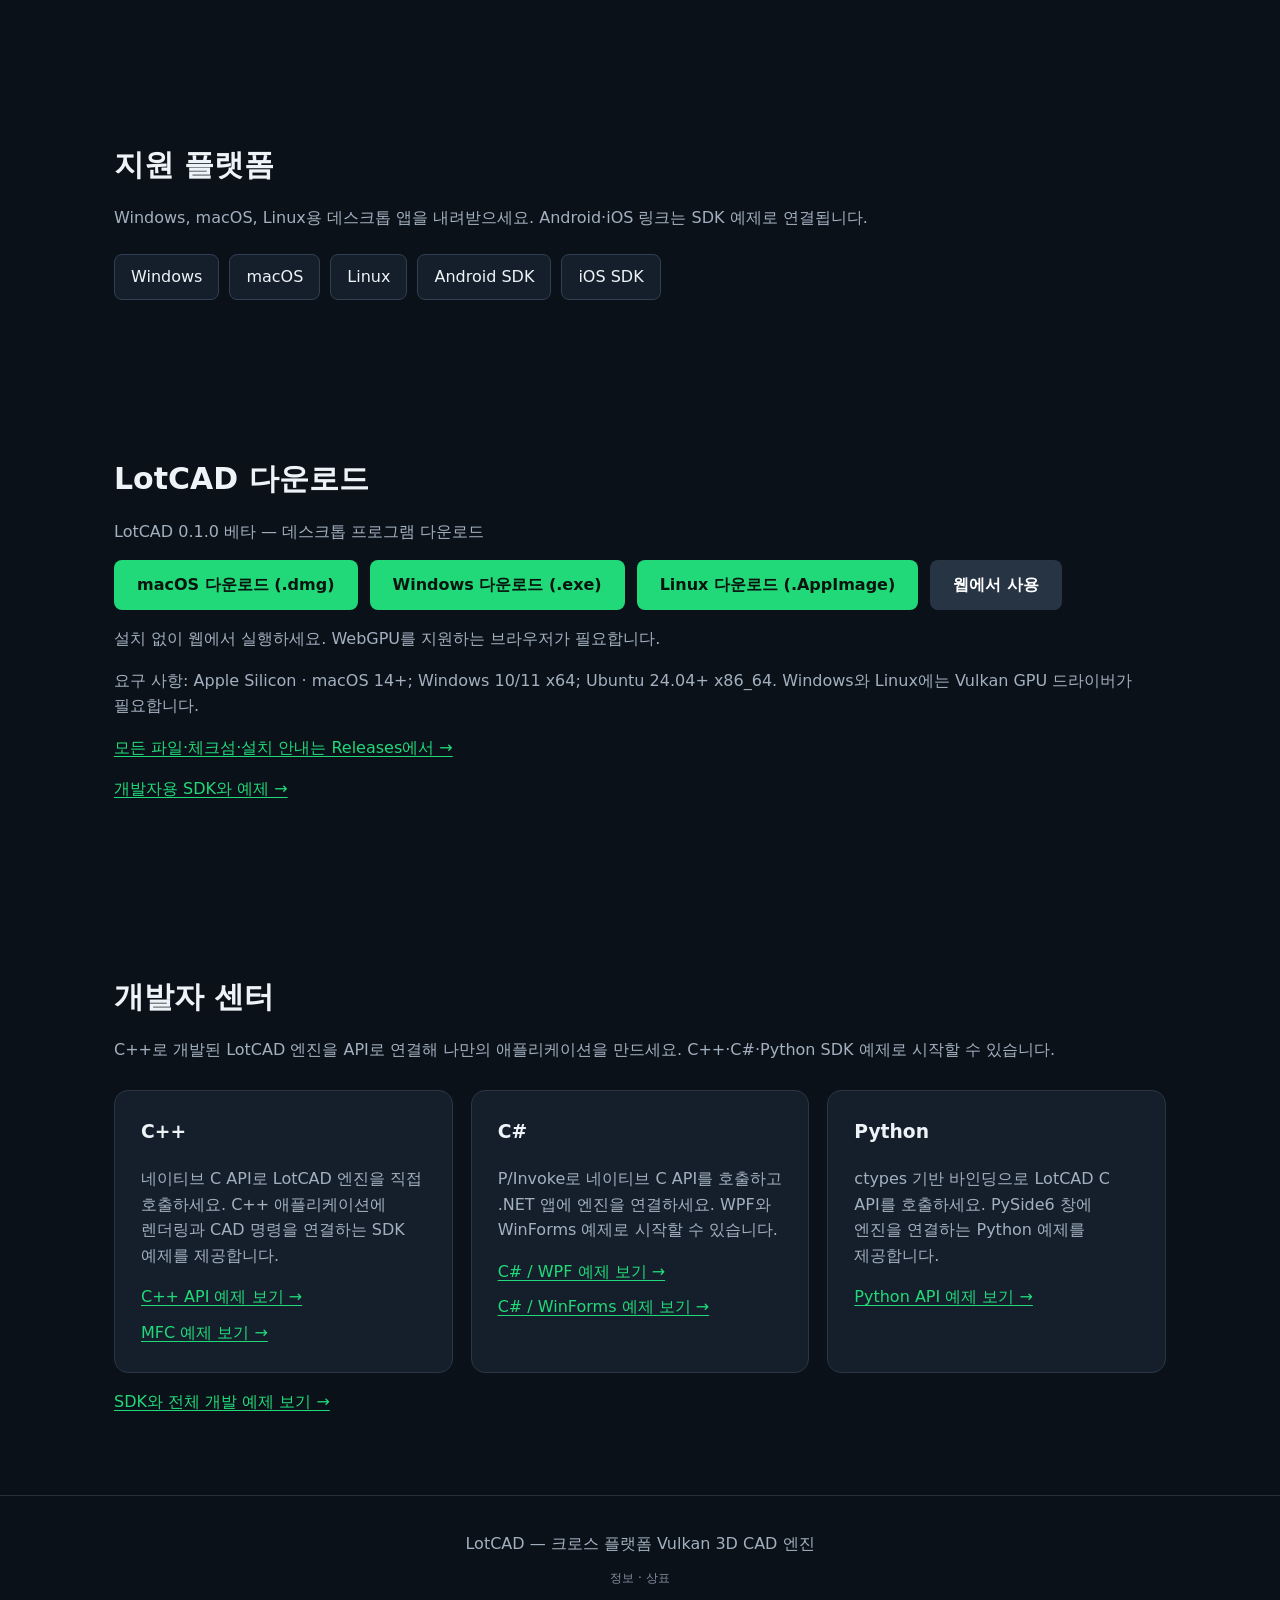
==== commit 16995835: "Link the official desktop and web plugin example repositories" ====
--- a/index.html
+++ b/index.html
@@ -202,9 +202,9 @@
         <div class="card" id="plugin-examples">
           <h3><span data-i18n="plugins.title">플러그인</span></h3>
           <h4><span data-i18n="plugins.desktop">데스크톱</span></h4>
-          <a class="text-link" href="https://github.com/lotcad/Vulkan_CMake_Sample/blob/main/sdk/include/lotcad/lotcad_plugin.h"><span data-i18n="plugins.desktopLink">플러그인 API 헤더 보기</span> →</a>
+          <a class="text-link" href="https://github.com/lotcad/Vulkan_CMake_Plugin"><span data-i18n="plugins.desktopLink">데스크톱 플러그인 예제</span> →</a>
           <h4><span data-i18n="plugins.web">웹 (WebGPU)</span></h4>
-          <a class="text-link" href="https://github.com/lotcad/lotcad.github.io/blob/main/web/plugins/hello_wall.js"><span data-i18n="plugins.webCode">벽 만들기 예제 코드</span> →</a>
+          <a class="text-link" href="https://github.com/lotcad/WebGPU_CMake_Plugin"><span data-i18n="plugins.webCode">웹 플러그인 예제 모음</span> →</a>
           <a class="text-link" href="web/WebGPUApp.html"><span data-i18n="plugins.webOpen">웹에서 사용</span> →</a>
           <p><span data-i18n="plugins.webHelp">웹 앱의 명령줄에서 플러그인을 불러온 뒤 벽을 만듭니다.</span><br><code>pload plugins/hello_wall.js</code><br><code>wall</code></p>
         </div>
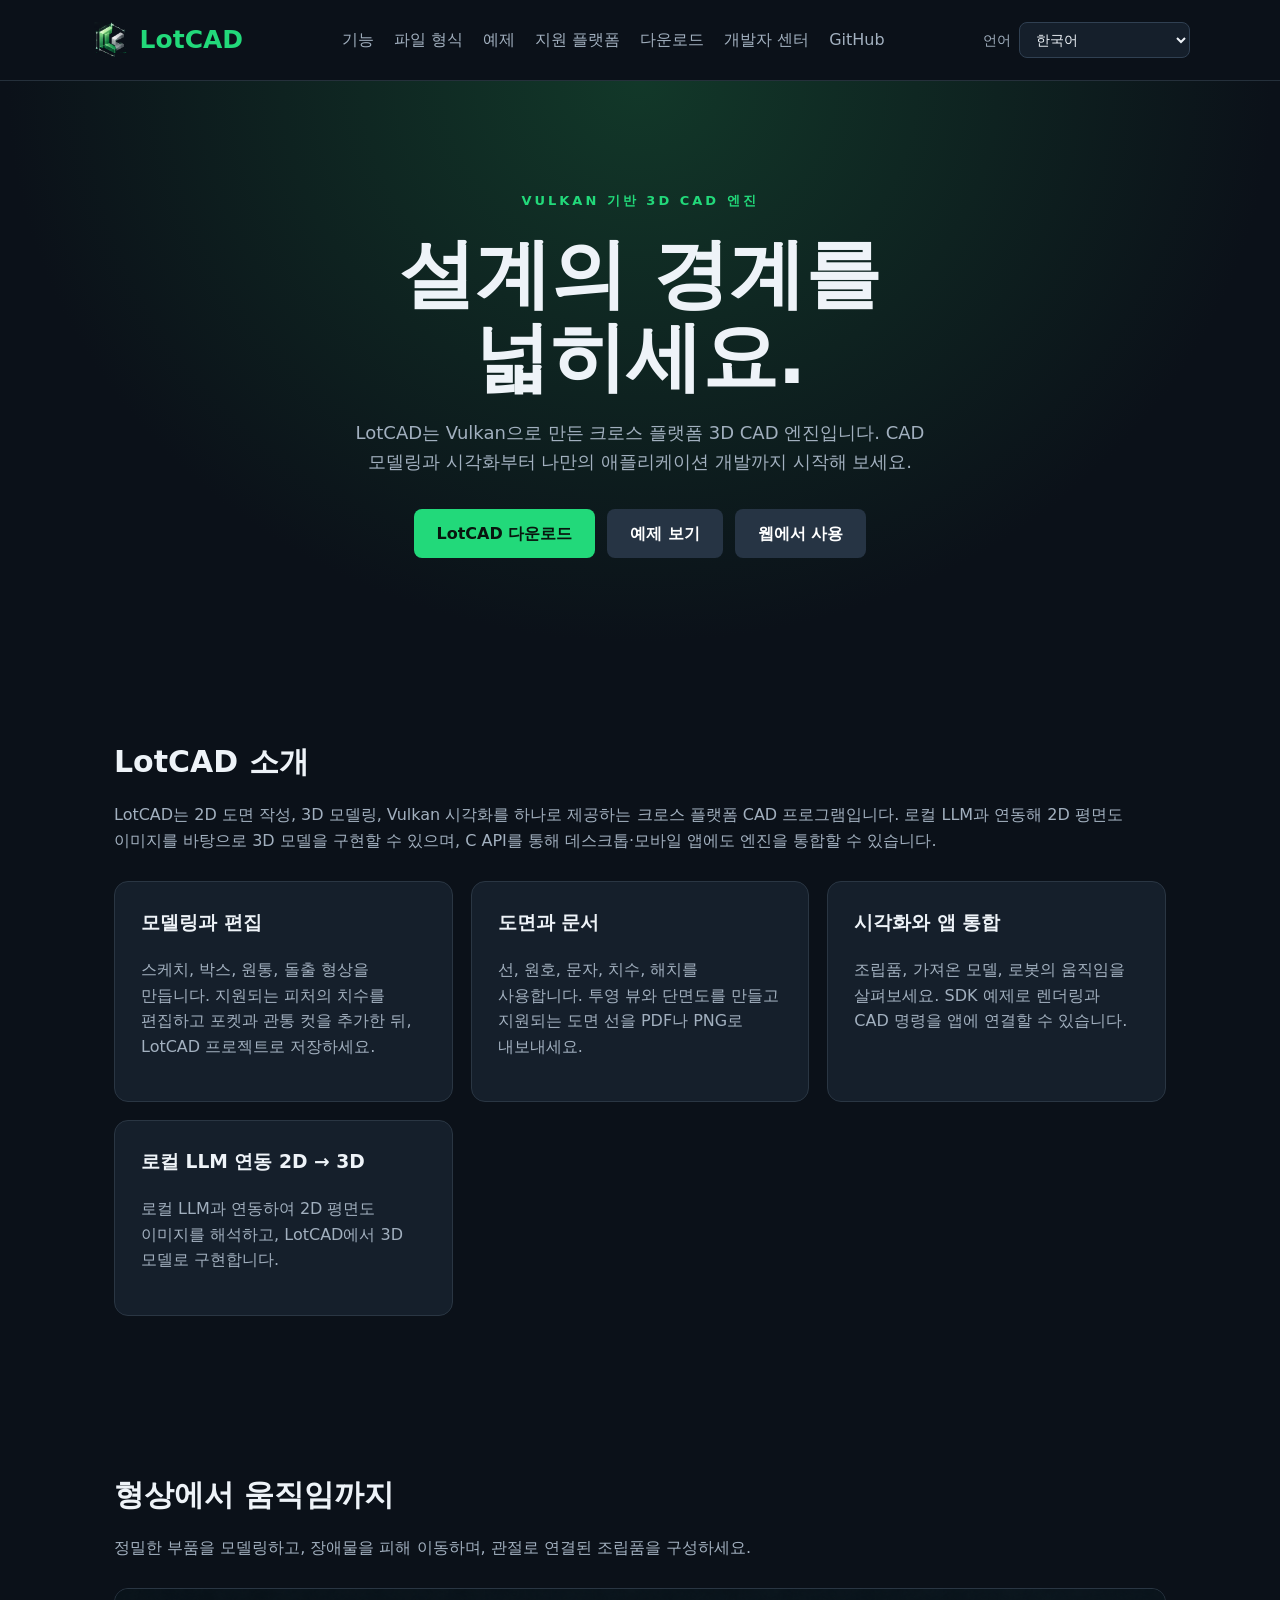
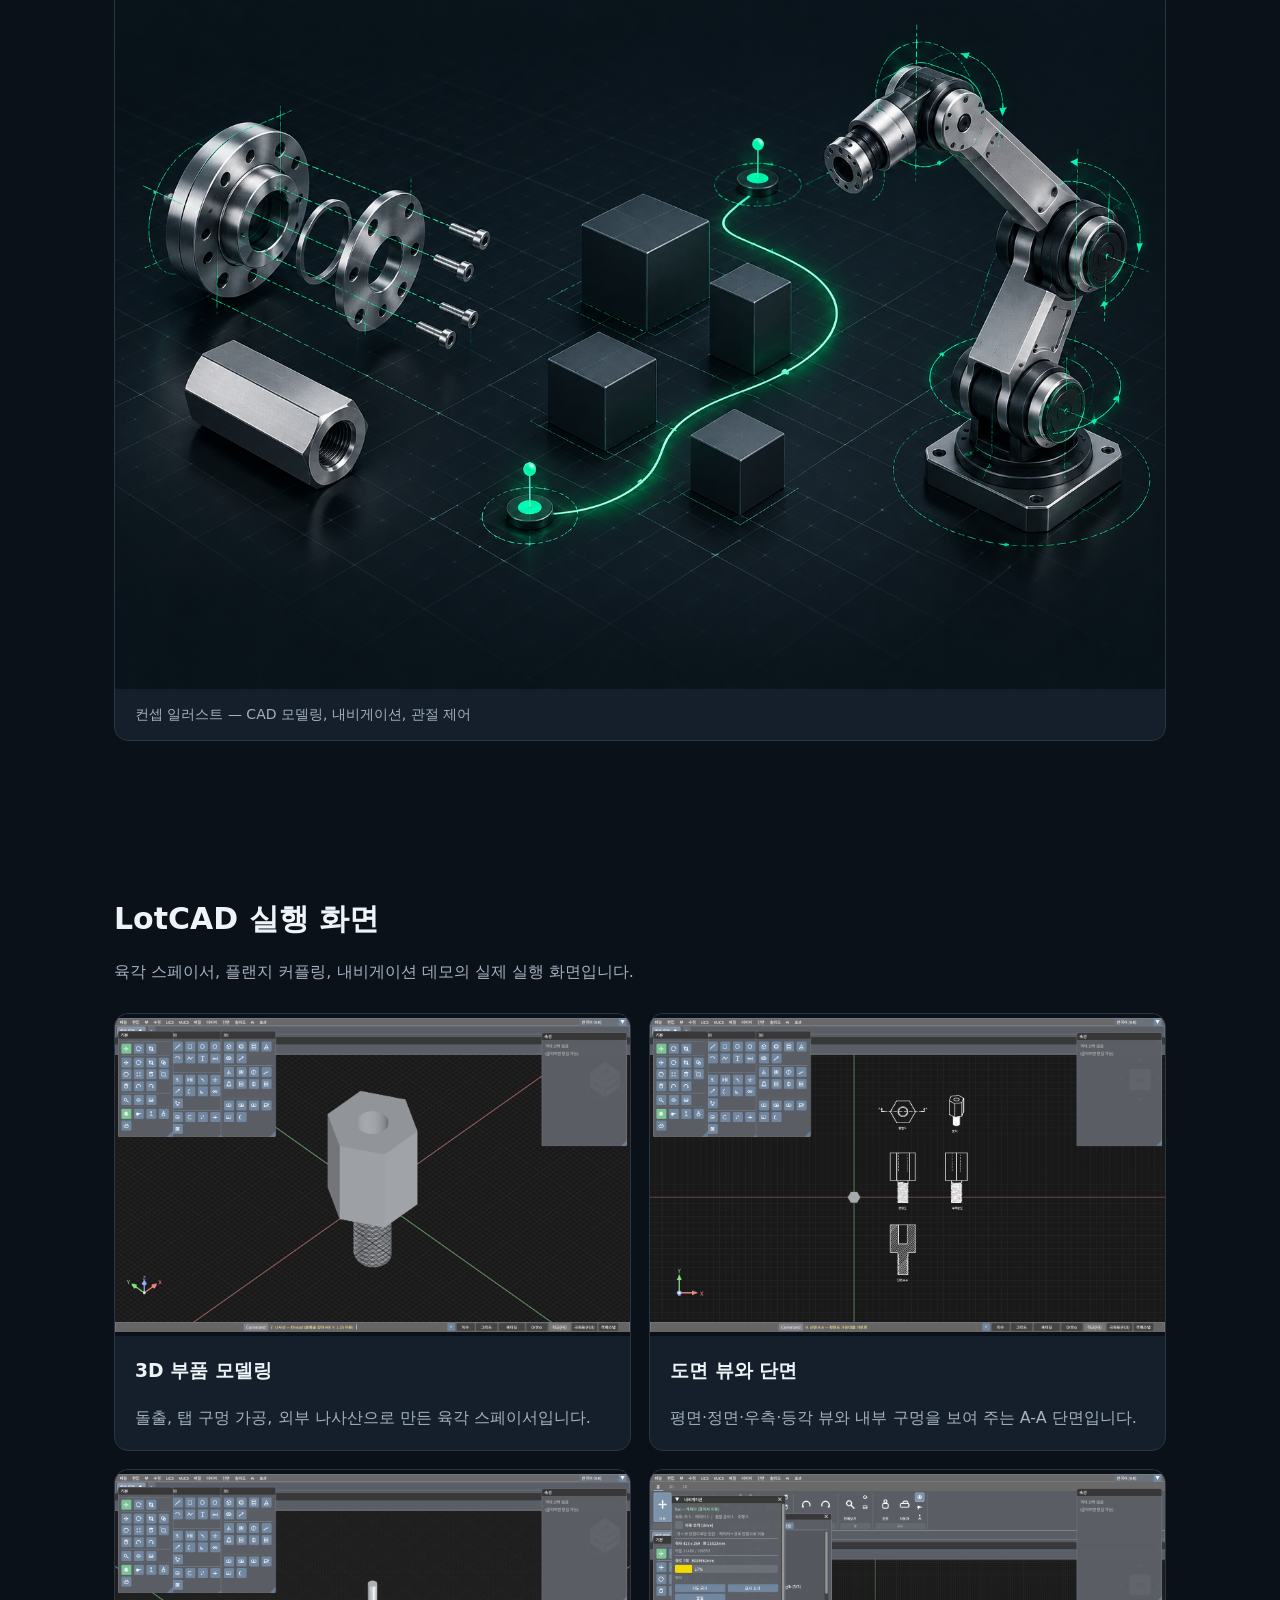
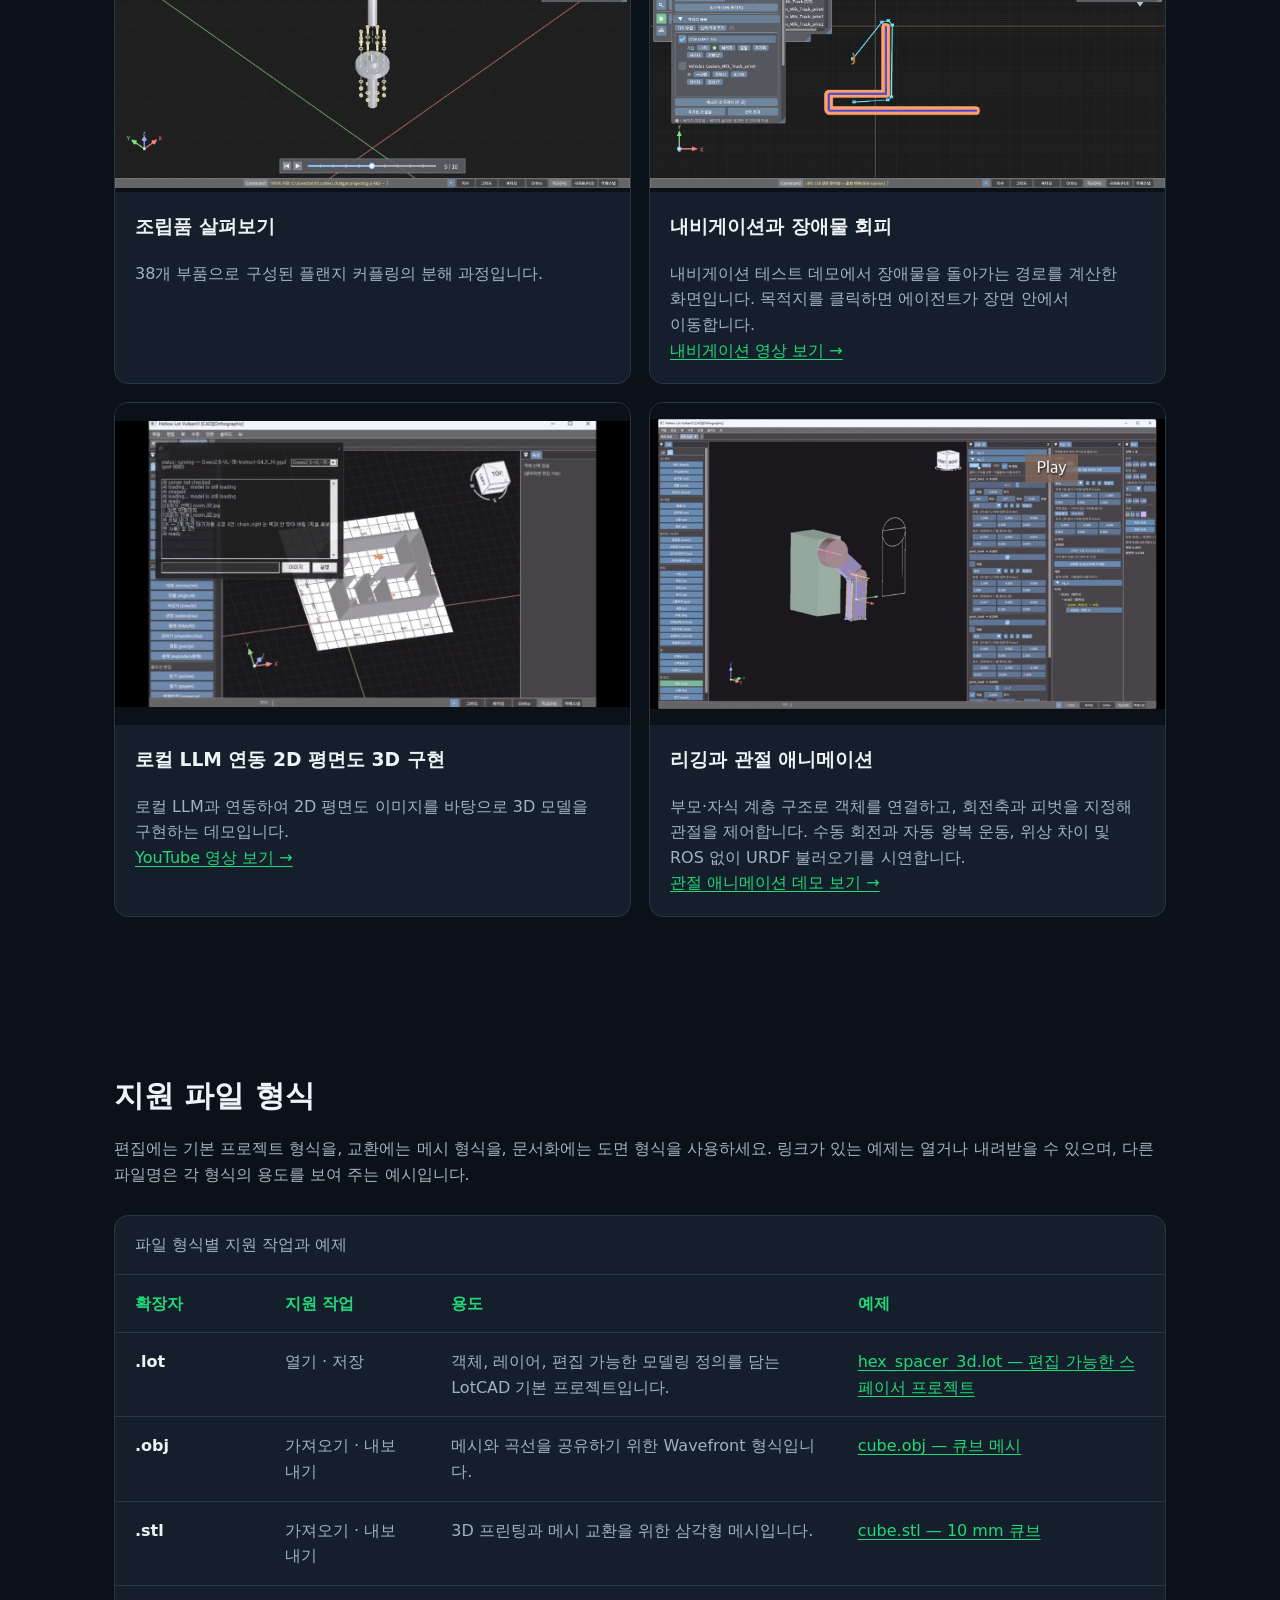
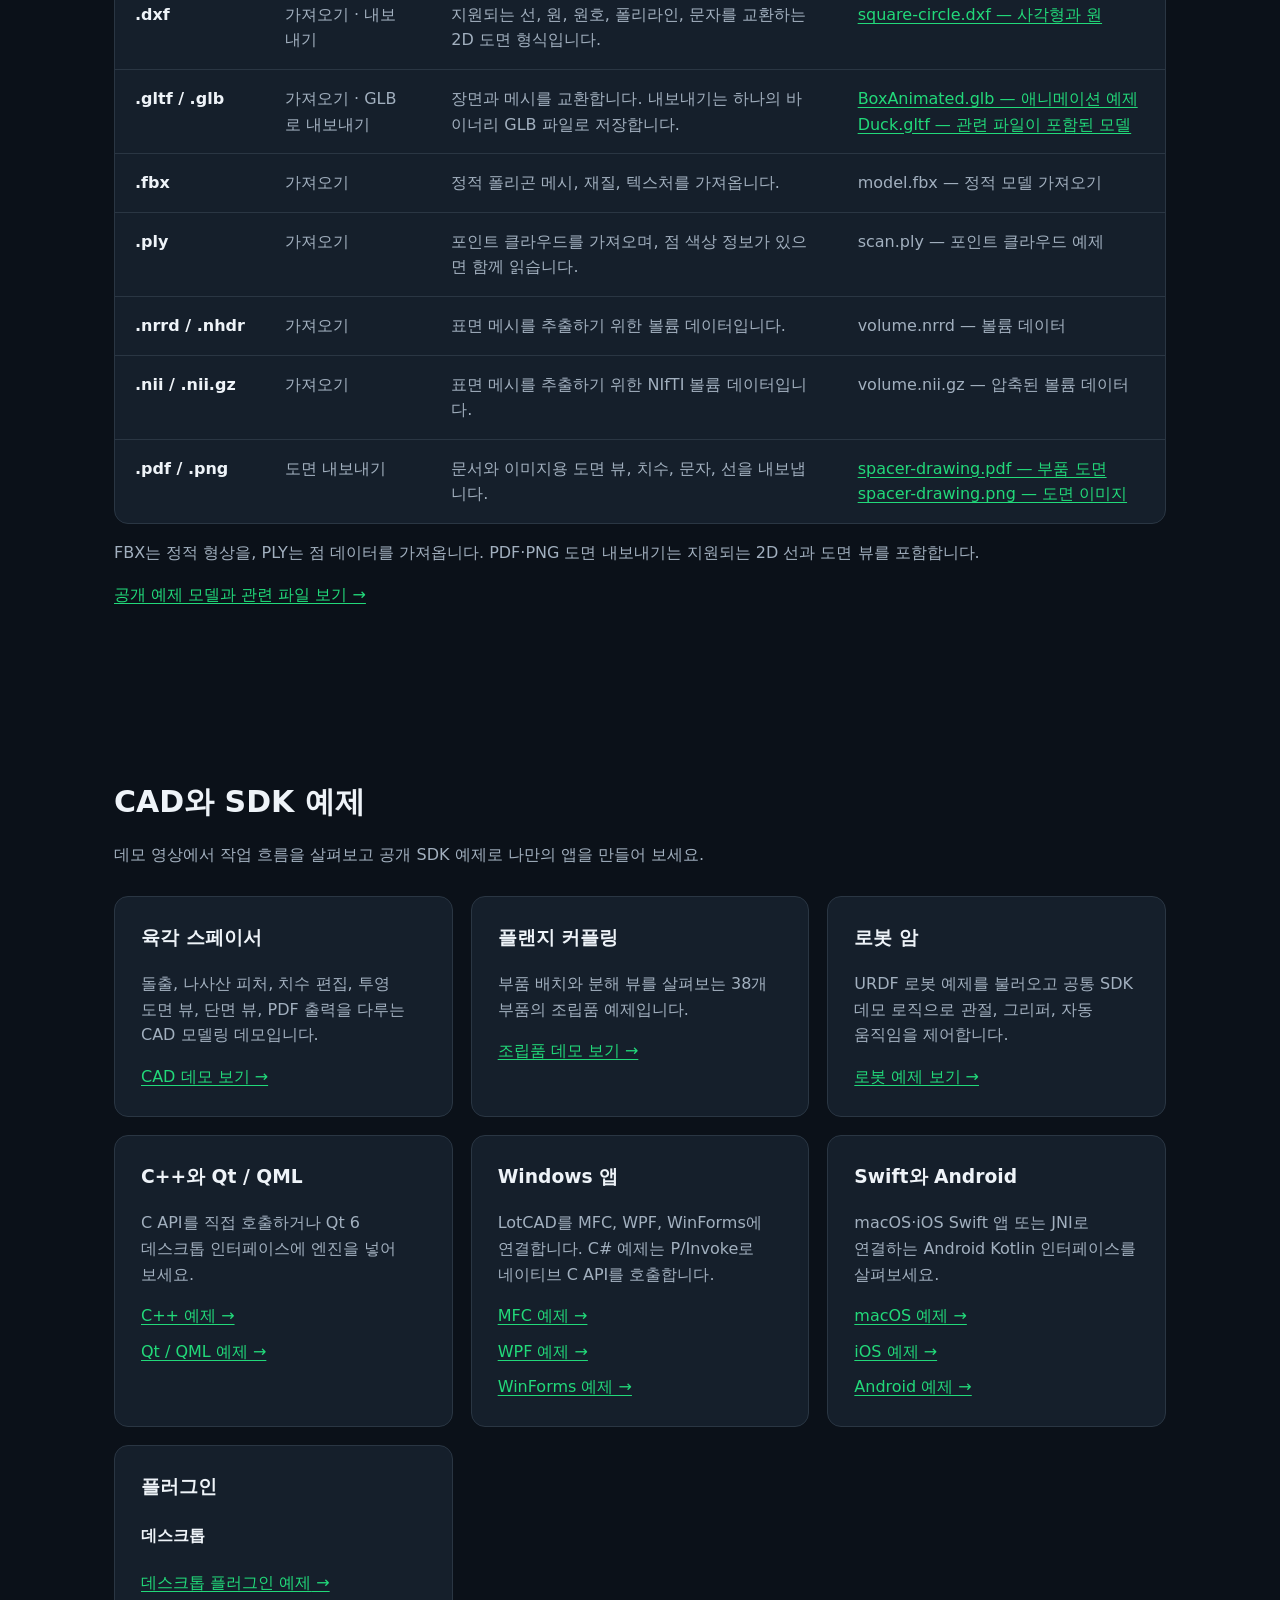
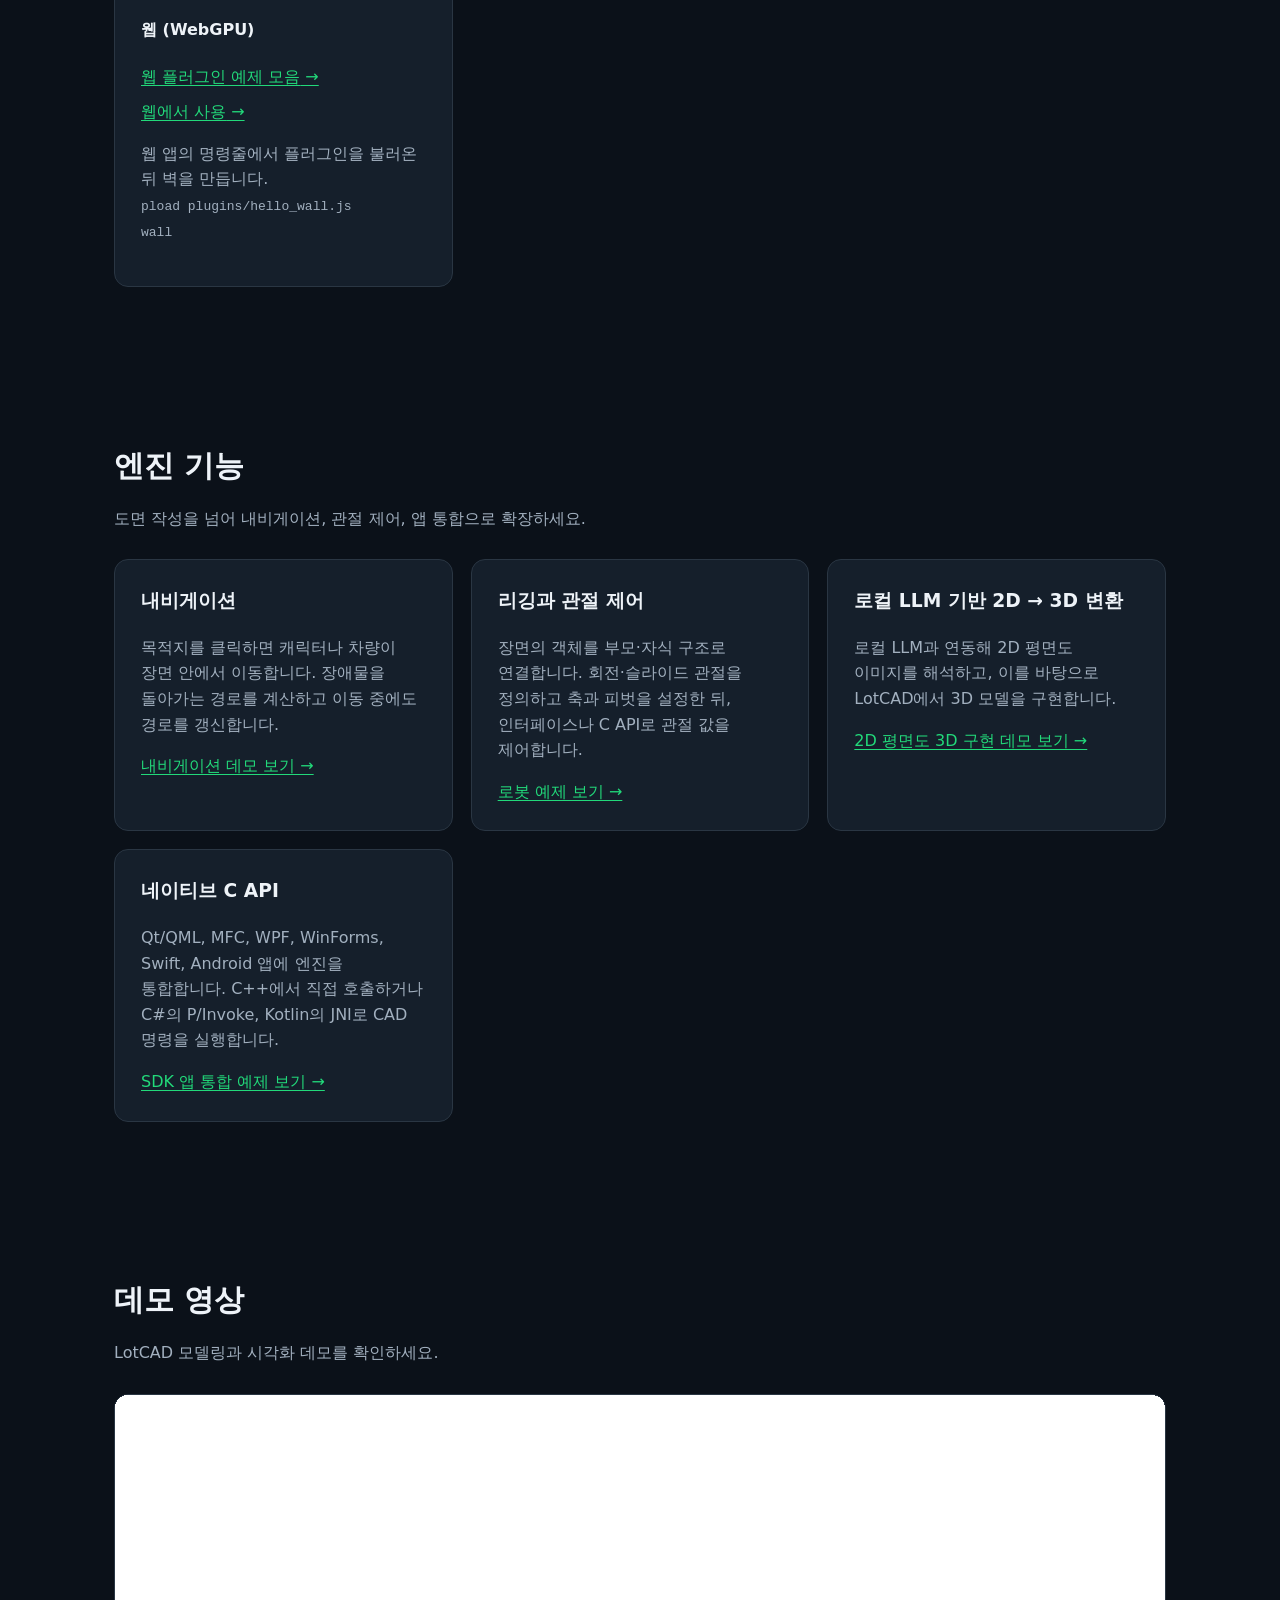
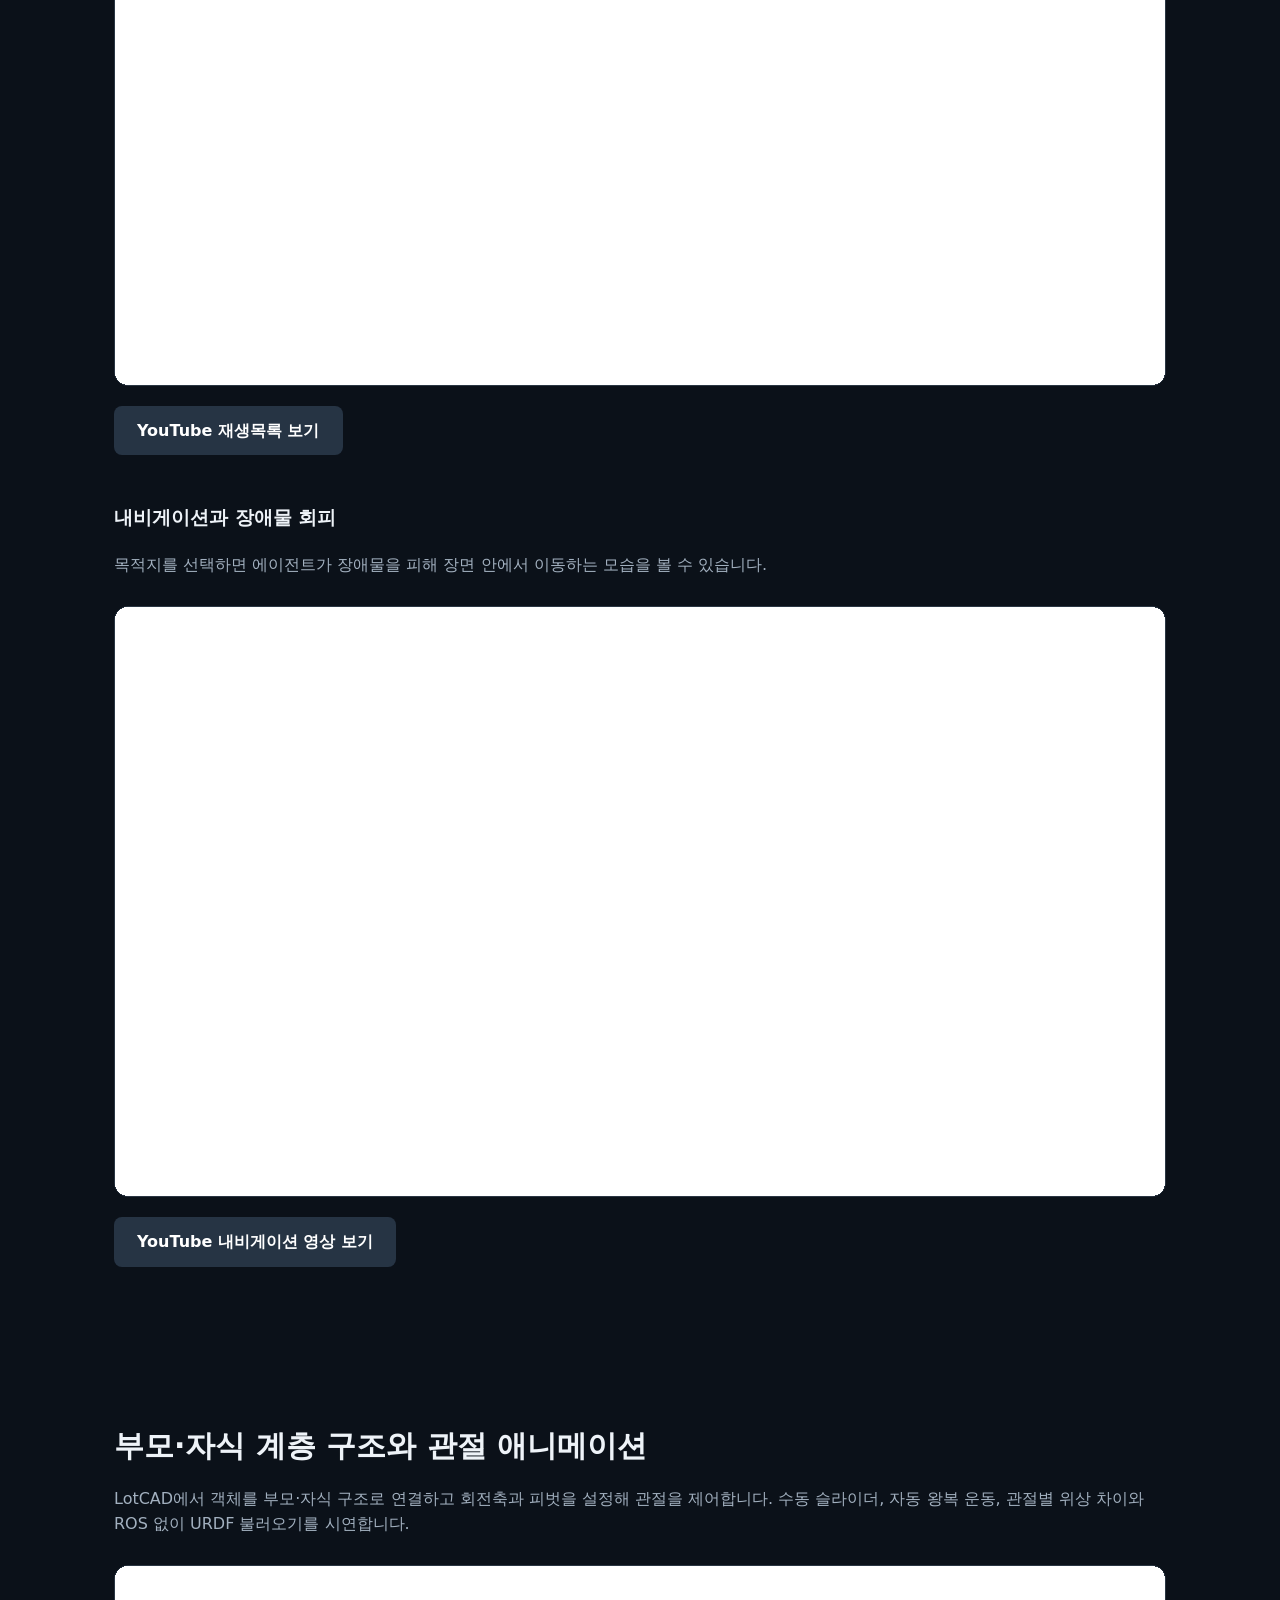
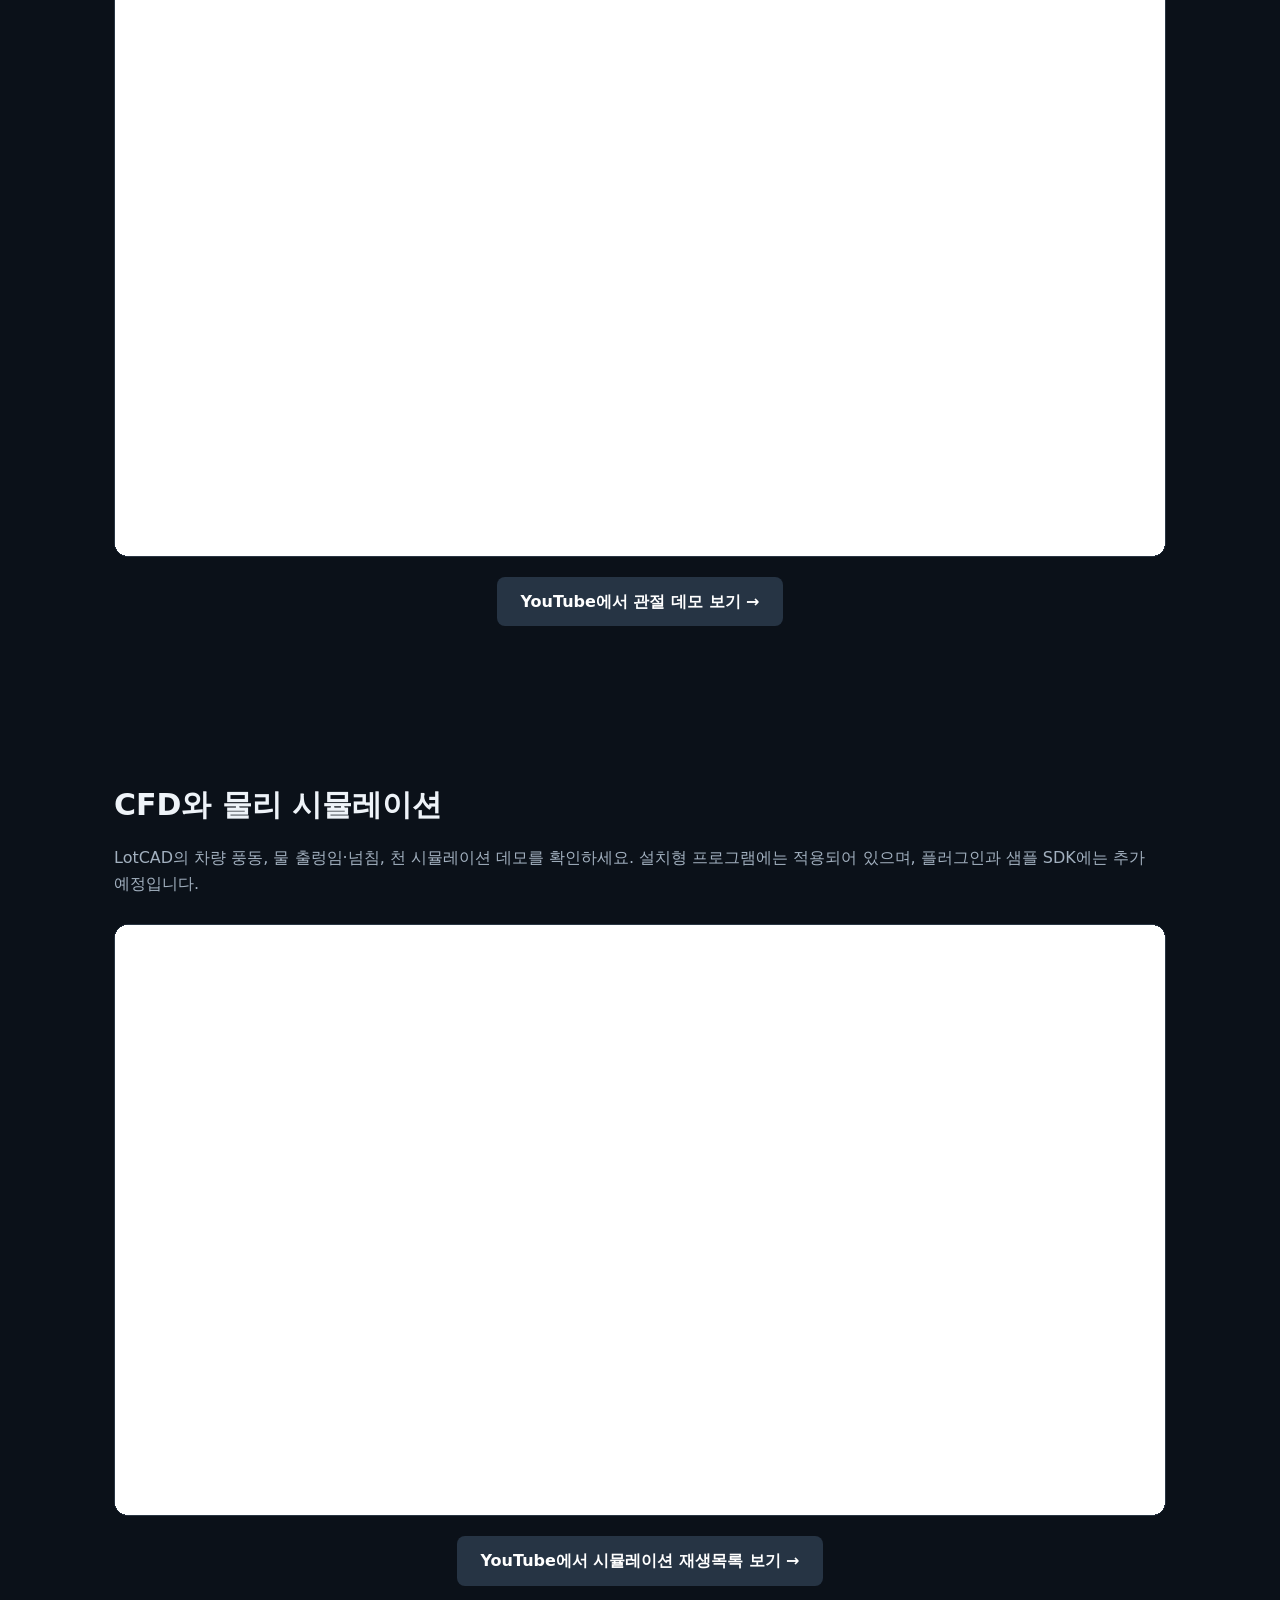
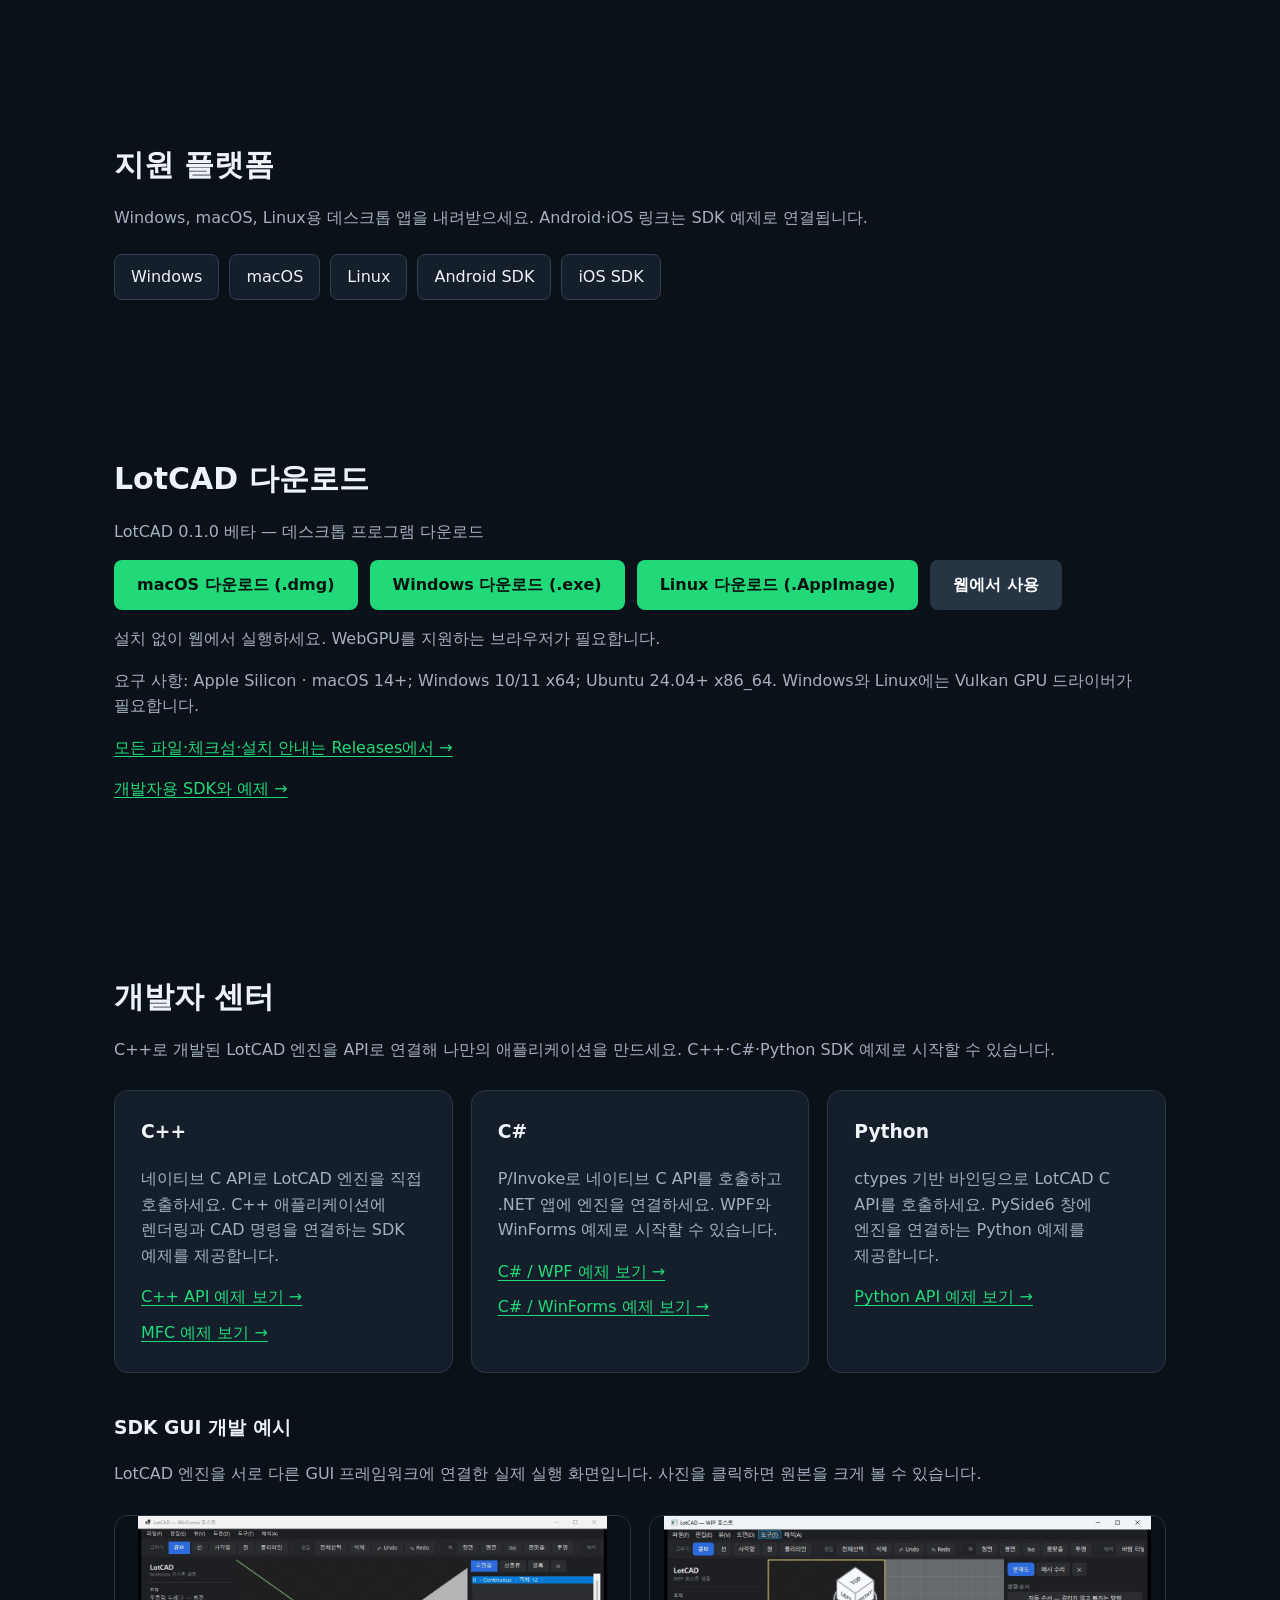
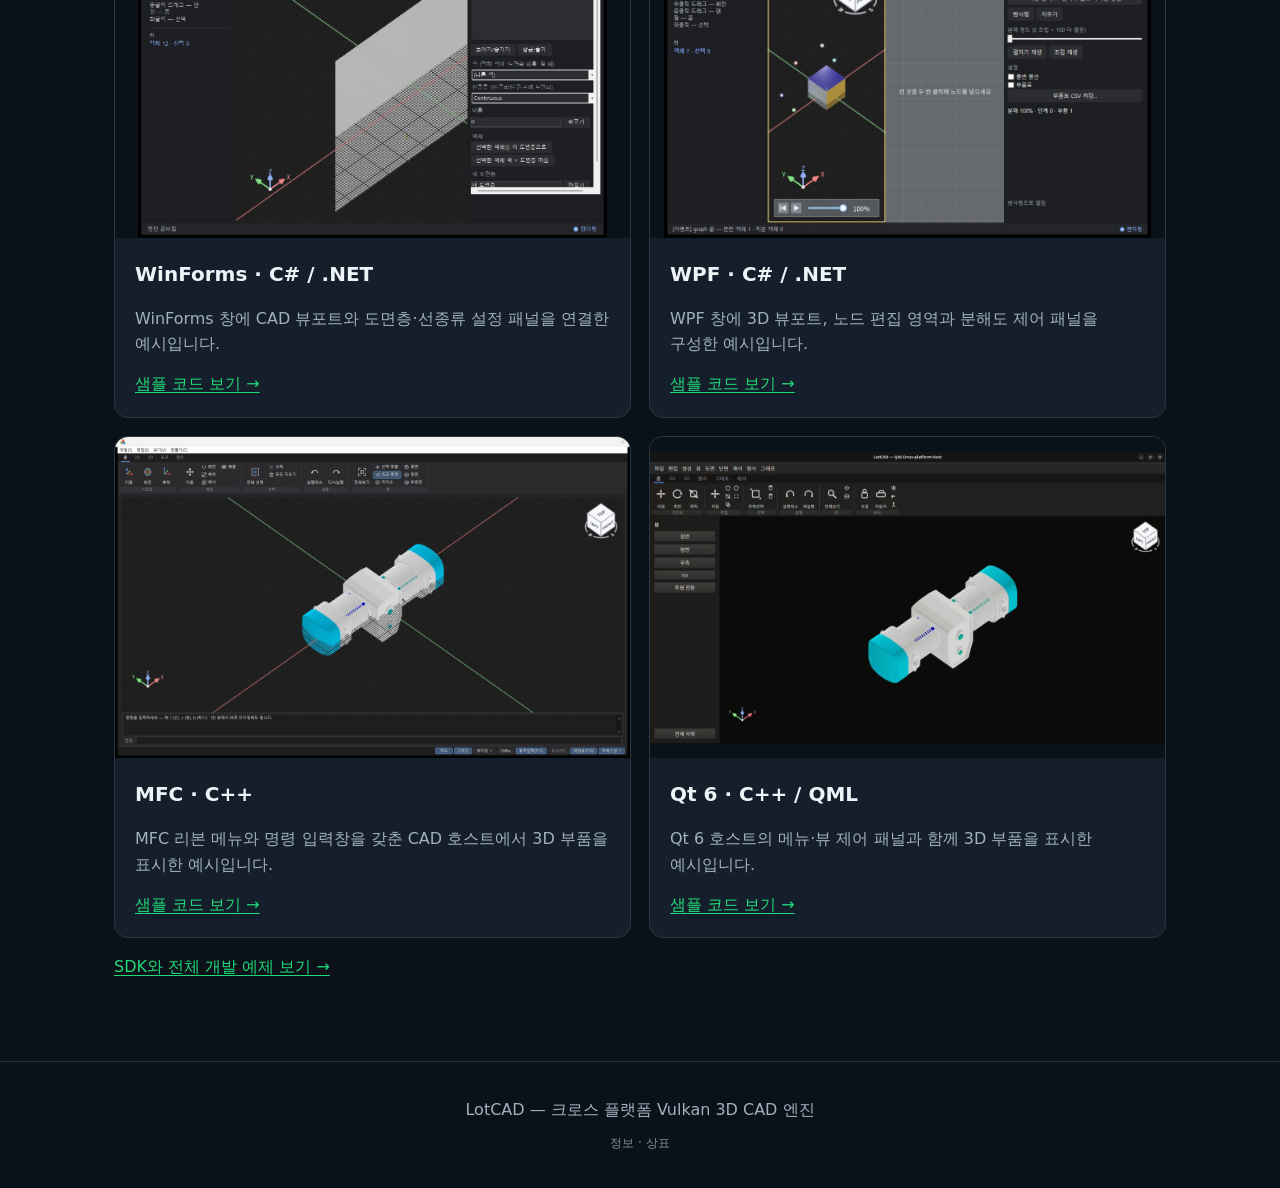
==== commit 0f1c00de: "Add SDK GUI screenshots and localized sample links" ====
--- a/index.html
+++ b/index.html
@@ -357,6 +357,42 @@
           <a class="text-link" href="https://github.com/lotcad/Vulkan_CMake_Sample/tree/main/sample/python"><span data-i18n="developers.python.link">Python API 예제 보기 →</span></a>
         </div>
       </div>
+      <h3 id="sdk-gui-examples" data-i18n="sdk.gui.title">SDK GUI 개발 예시</h3>
+      <p class="muted" data-i18n="sdk.gui.intro">LotCAD 엔진을 서로 다른 GUI 프레임워크에 연결한 실제 실행 화면입니다. 사진을 클릭하면 원본을 크게 볼 수 있습니다.</p>
+      <div class="grid screenshot-grid sdk-gui-grid">
+        <figure class="screenshot-card">
+          <a href="images/sdk-winforms.jpg"><img src="images/sdk-winforms.jpg" alt="WinForms 창에 CAD 뷰포트와 도면층·선종류 설정 패널을 연결한 예시입니다." data-i18n-alt="sdk.gui.winforms.description" width="1136" height="779" loading="lazy"></a>
+          <figcaption>
+            <h4>WinForms · C# / .NET</h4>
+            <p data-i18n="sdk.gui.winforms.description">WinForms 창에 CAD 뷰포트와 도면층·선종류 설정 패널을 연결한 예시입니다.</p>
+            <a class="text-link" href="https://github.com/lotcad/Vulkan_CMake_Sample/tree/main/sample/winforms_test" data-i18n="sdk.gui.code">샘플 코드 보기 →</a>
+          </figcaption>
+        </figure>
+        <figure class="screenshot-card">
+          <a href="images/sdk-wpf.jpg"><img src="images/sdk-wpf.jpg" alt="WPF 창에 3D 뷰포트, 노드 편집 영역과 분해도 제어 패널을 구성한 예시입니다." data-i18n-alt="sdk.gui.wpf.description" width="1120" height="740" loading="lazy"></a>
+          <figcaption>
+            <h4>WPF · C# / .NET</h4>
+            <p data-i18n="sdk.gui.wpf.description">WPF 창에 3D 뷰포트, 노드 편집 영역과 분해도 제어 패널을 구성한 예시입니다.</p>
+            <a class="text-link" href="https://github.com/lotcad/Vulkan_CMake_Sample/tree/main/sample/wpf_test" data-i18n="sdk.gui.code">샘플 코드 보기 →</a>
+          </figcaption>
+        </figure>
+        <figure class="screenshot-card">
+          <a href="images/sdk-mfc.jpg"><img src="images/sdk-mfc.jpg" alt="MFC 리본 메뉴와 명령 입력창을 갖춘 CAD 호스트에서 3D 부품을 표시한 예시입니다." data-i18n-alt="sdk.gui.mfc.description" width="1280" height="800" loading="lazy"></a>
+          <figcaption>
+            <h4>MFC · C++</h4>
+            <p data-i18n="sdk.gui.mfc.description">MFC 리본 메뉴와 명령 입력창을 갖춘 CAD 호스트에서 3D 부품을 표시한 예시입니다.</p>
+            <a class="text-link" href="https://github.com/lotcad/Vulkan_CMake_Sample/tree/main/sample/mfc_dlg_test" data-i18n="sdk.gui.code">샘플 코드 보기 →</a>
+          </figcaption>
+        </figure>
+        <figure class="screenshot-card">
+          <a href="images/sdk-qt6.jpg"><img src="images/sdk-qt6.jpg" alt="Qt 6 호스트의 메뉴·뷰 제어 패널과 함께 3D 부품을 표시한 예시입니다." data-i18n-alt="sdk.gui.qt6.description" width="1280" height="723" loading="lazy"></a>
+          <figcaption>
+            <h4>Qt 6 · C++ / QML</h4>
+            <p data-i18n="sdk.gui.qt6.description">Qt 6 호스트의 메뉴·뷰 제어 패널과 함께 3D 부품을 표시한 예시입니다.</p>
+            <a class="text-link" href="https://github.com/lotcad/Vulkan_CMake_Sample/tree/main/sample/qml_test" data-i18n="sdk.gui.code">샘플 코드 보기 →</a>
+          </figcaption>
+        </figure>
+      </div>
       <p><a class="text-link" href="https://github.com/lotcad/Vulkan_CMake_Sample"><span data-i18n="developers.sdk.link">SDK와 전체 개발 예제 보기 →</span></a></p>
     </section>
   </main>
--- a/css/style.css
+++ b/css/style.css
@@ -196,3 +196,7 @@
 html { word-break: normal; overflow-wrap: break-word; }
 html:lang(ko) p { word-break: keep-all; }
 
+
+#sdk-gui-examples { margin-top: 40px; scroll-margin-top: 24px; }
+.sdk-gui-grid h4 { margin: 0 0 12px; font-size: 20px; }
+.sdk-gui-grid figcaption .text-link { display: inline-block; margin-top: 14px; }
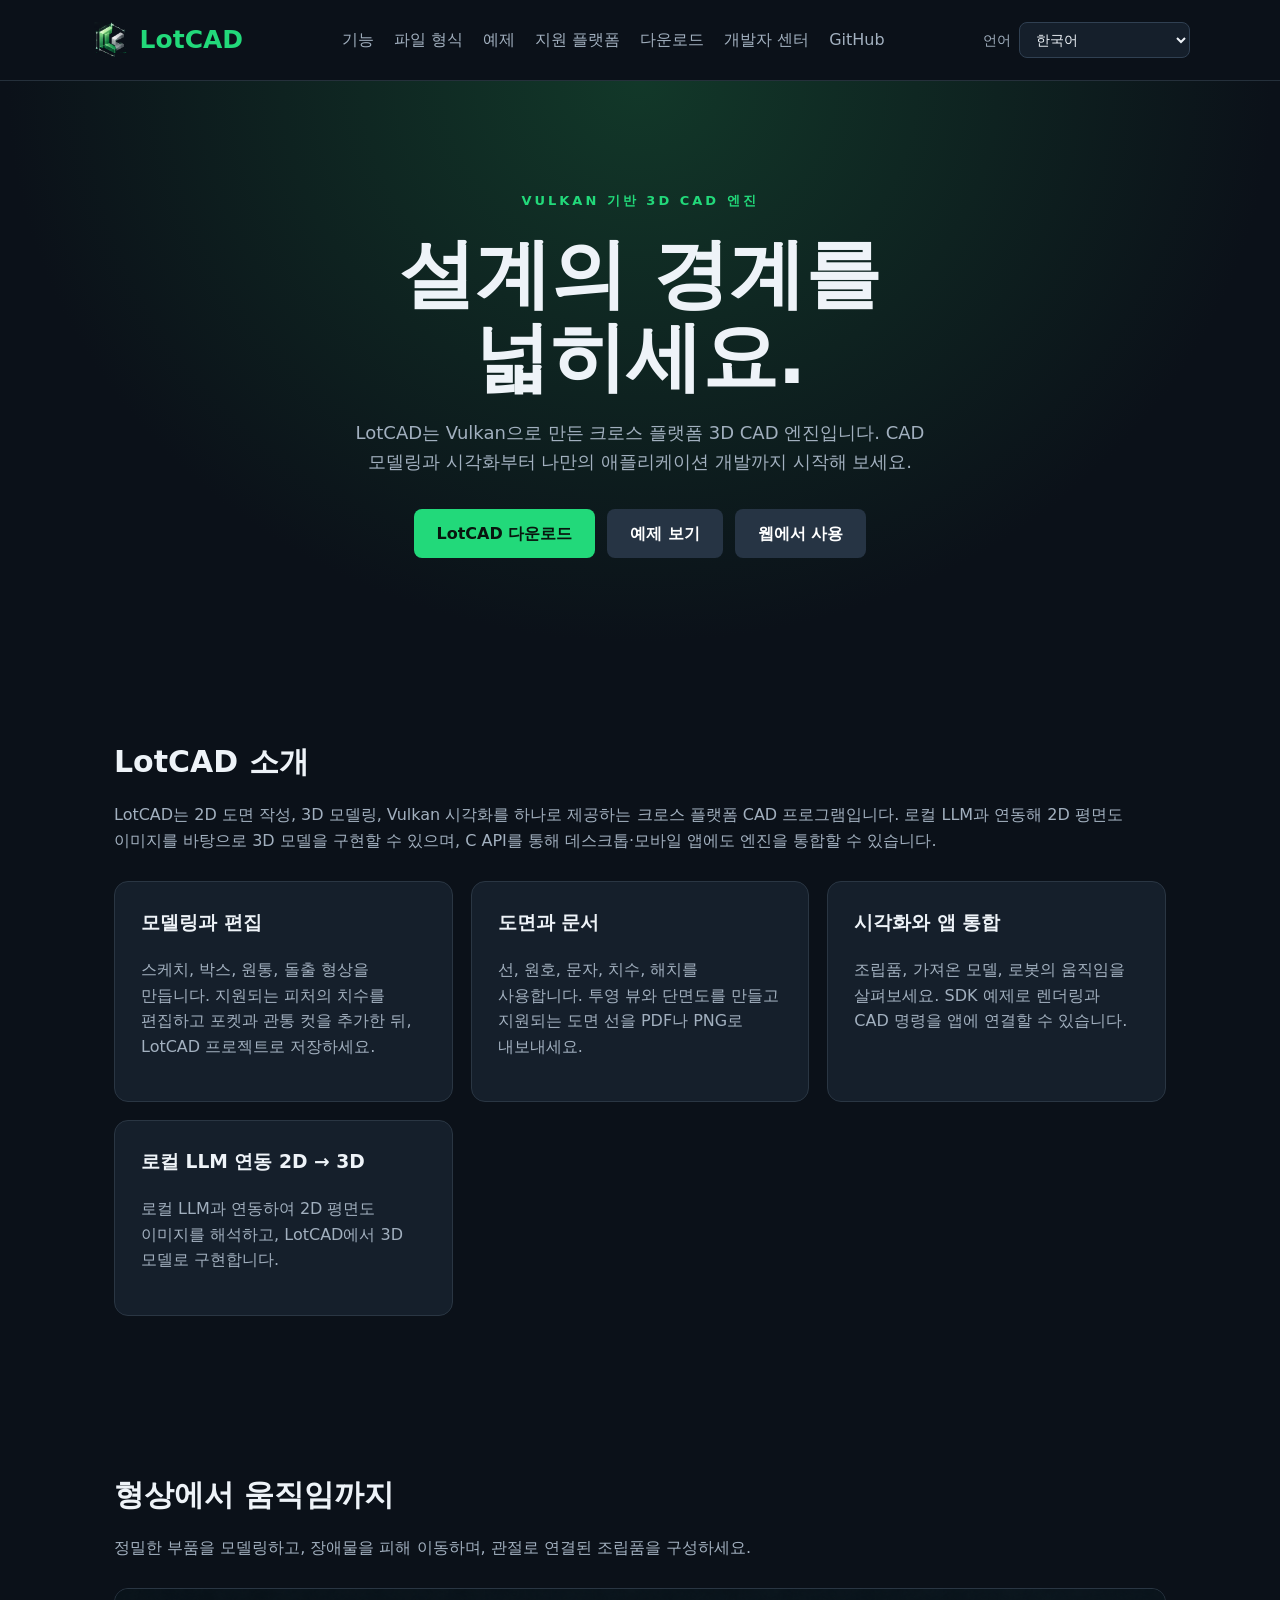
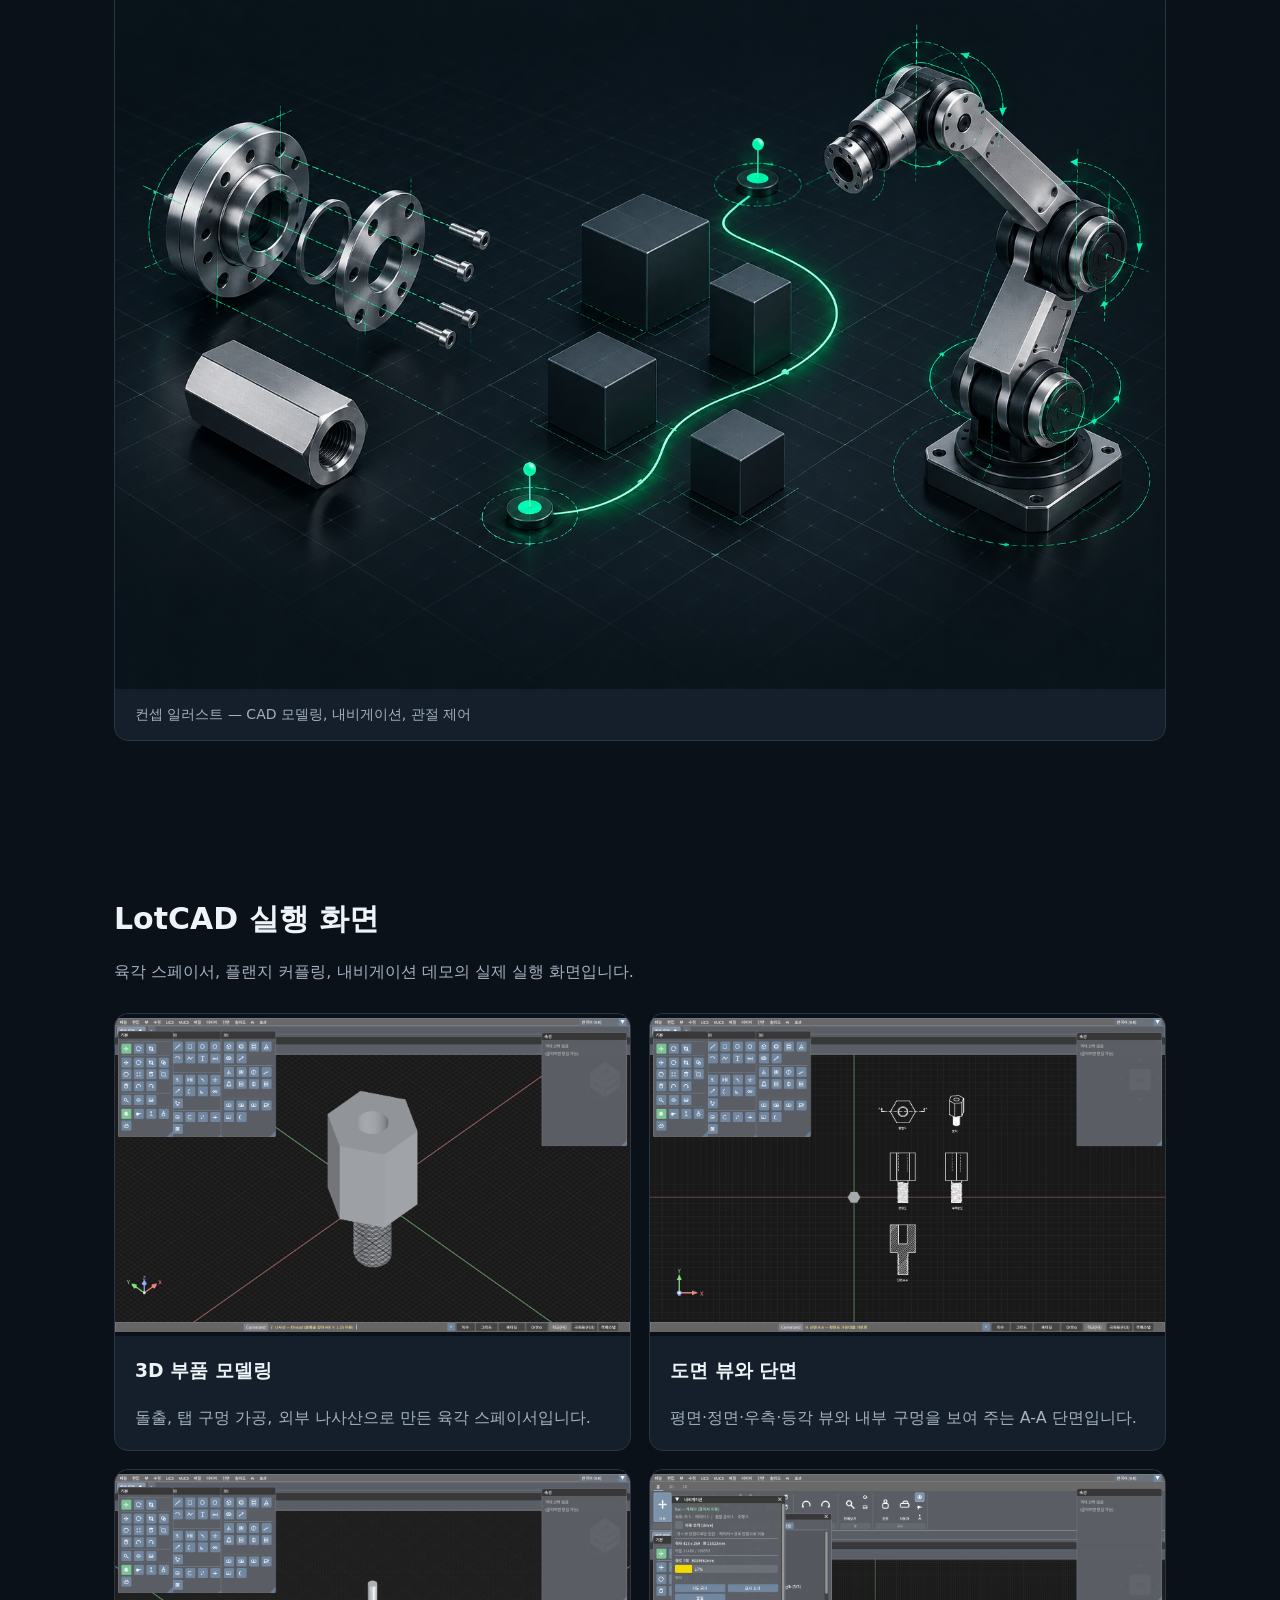
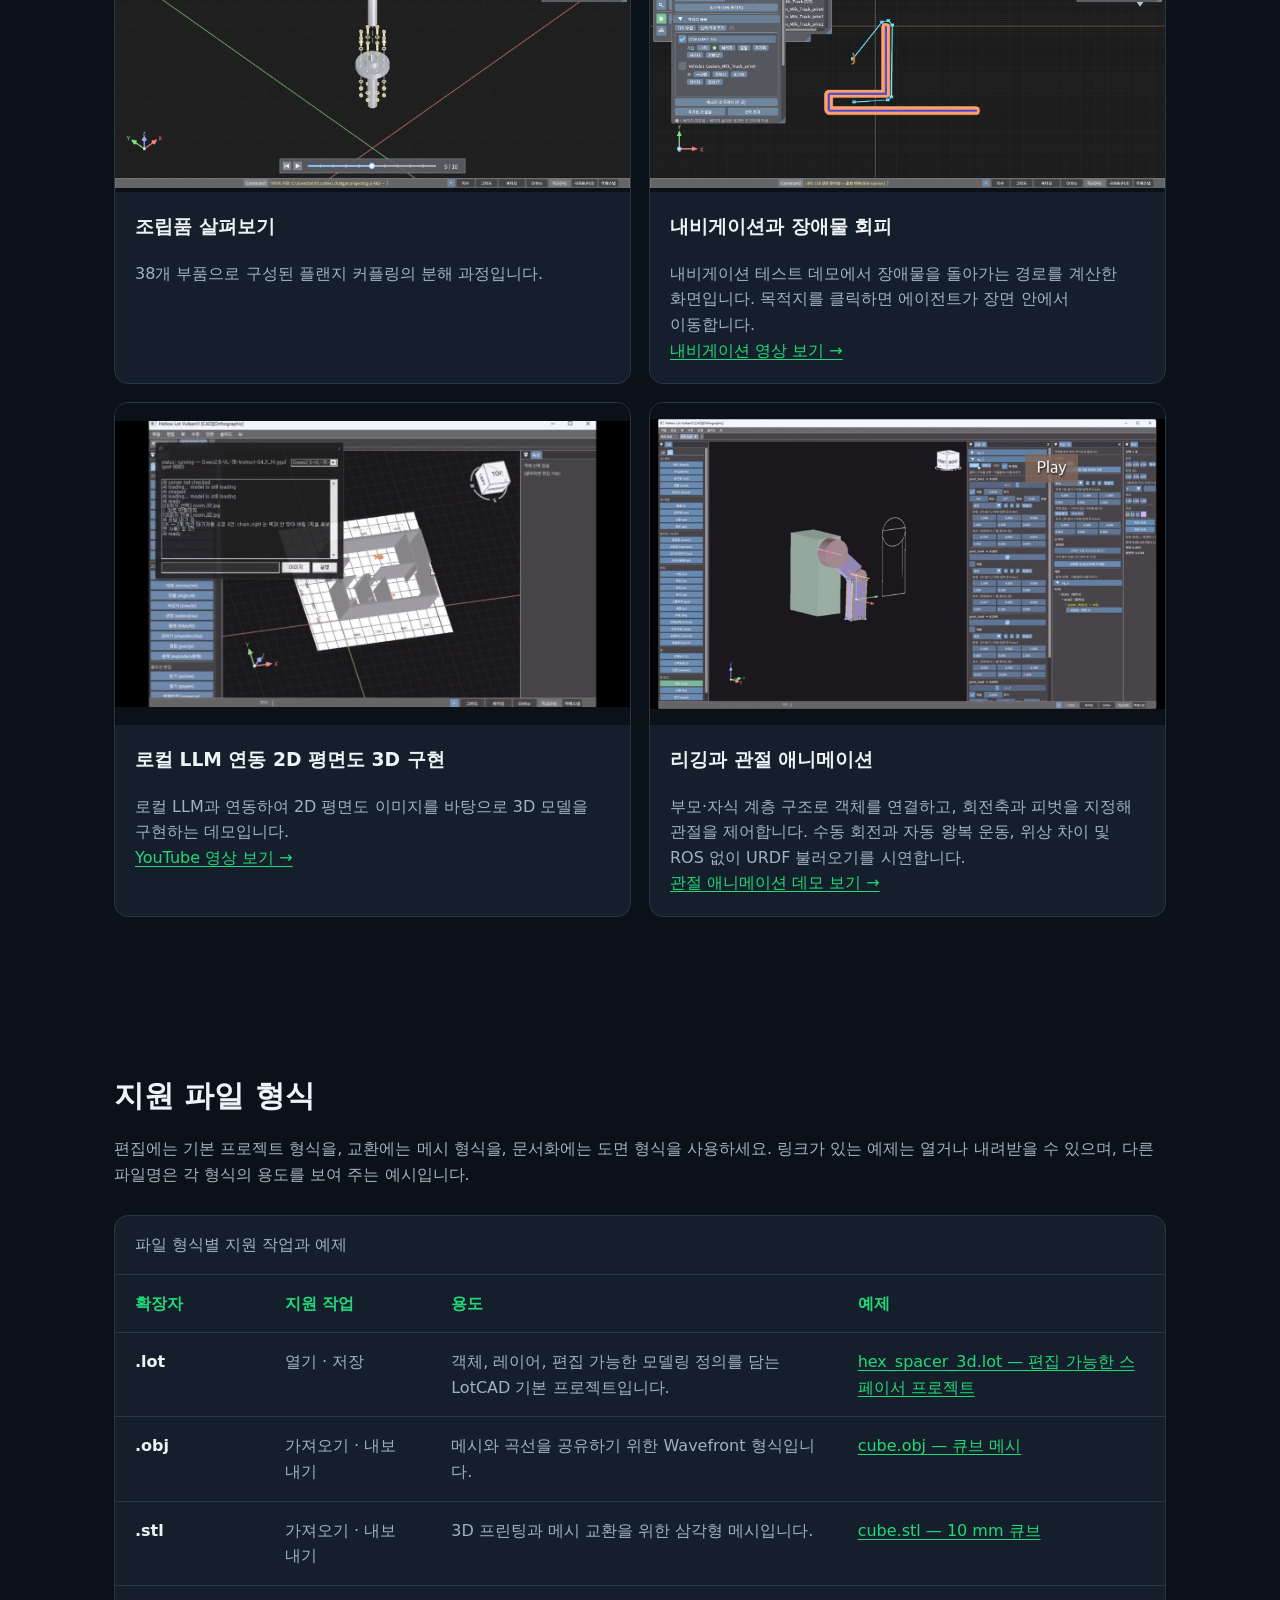
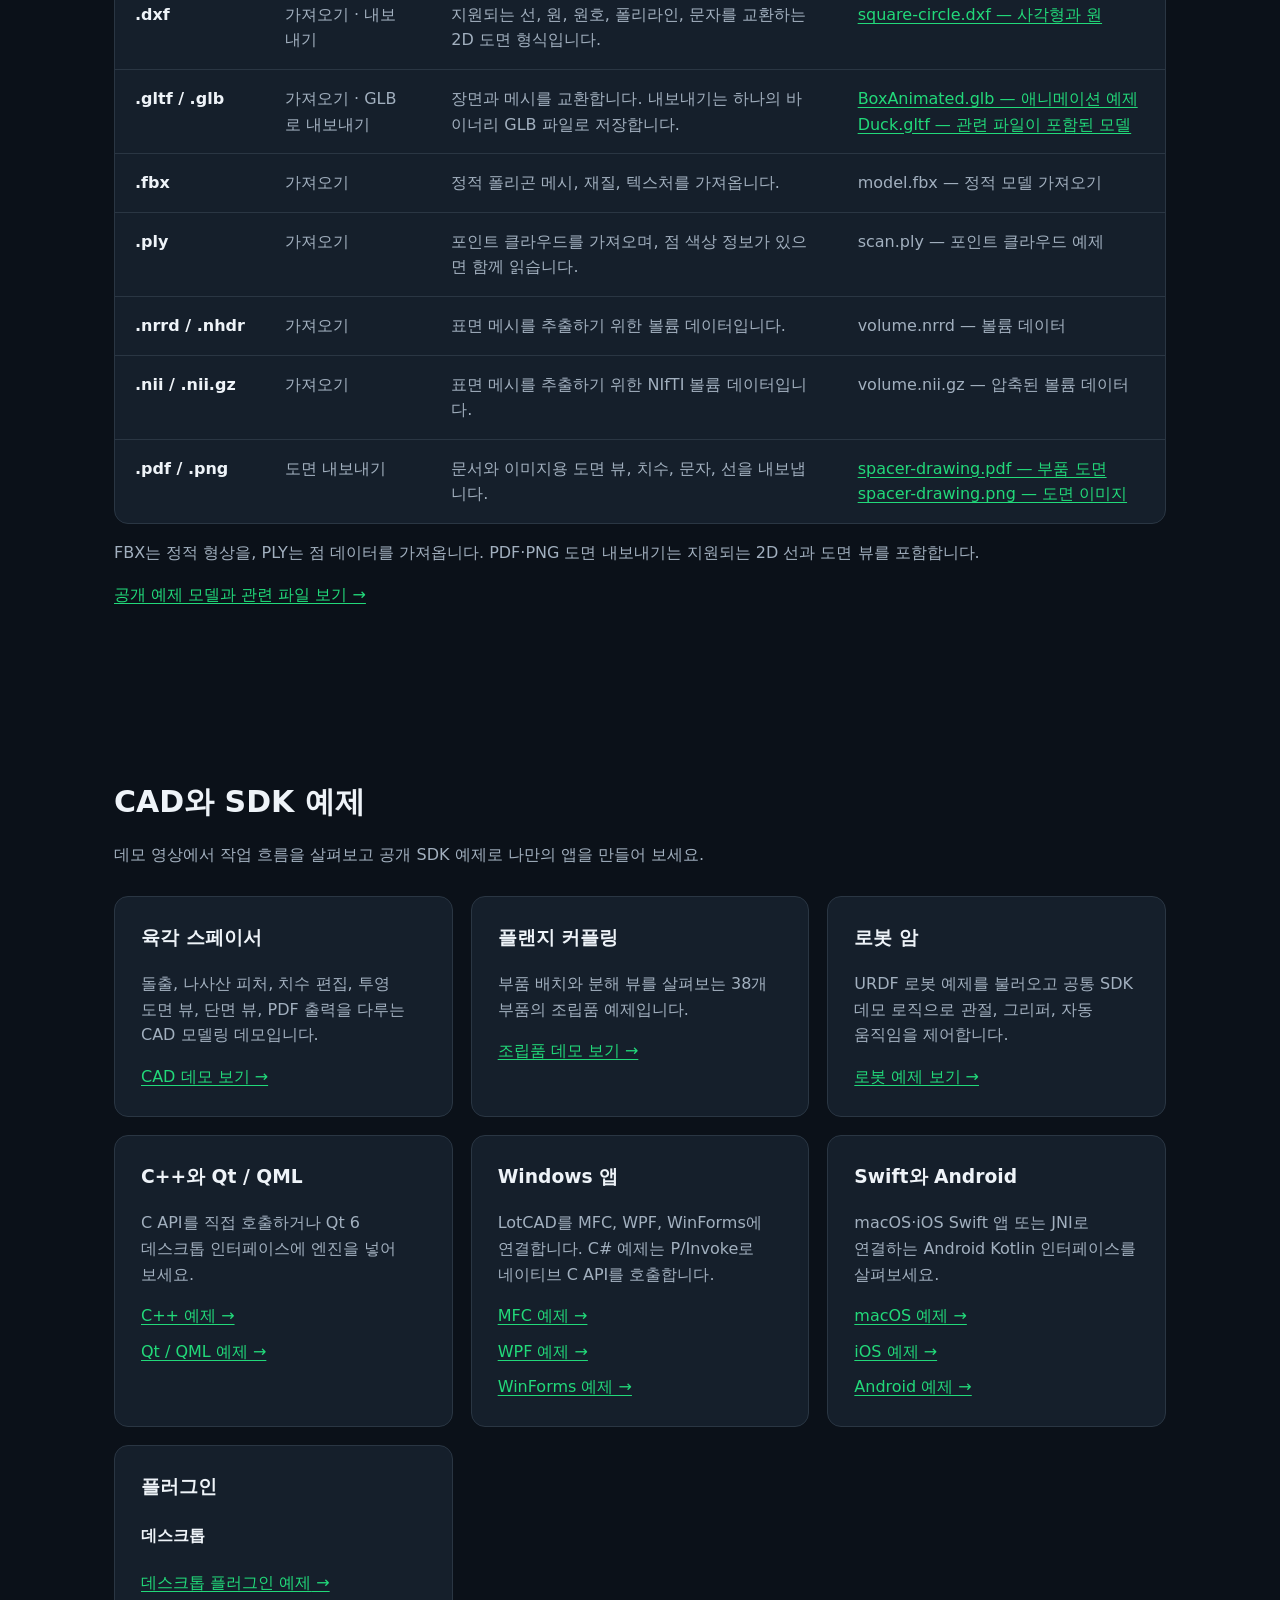
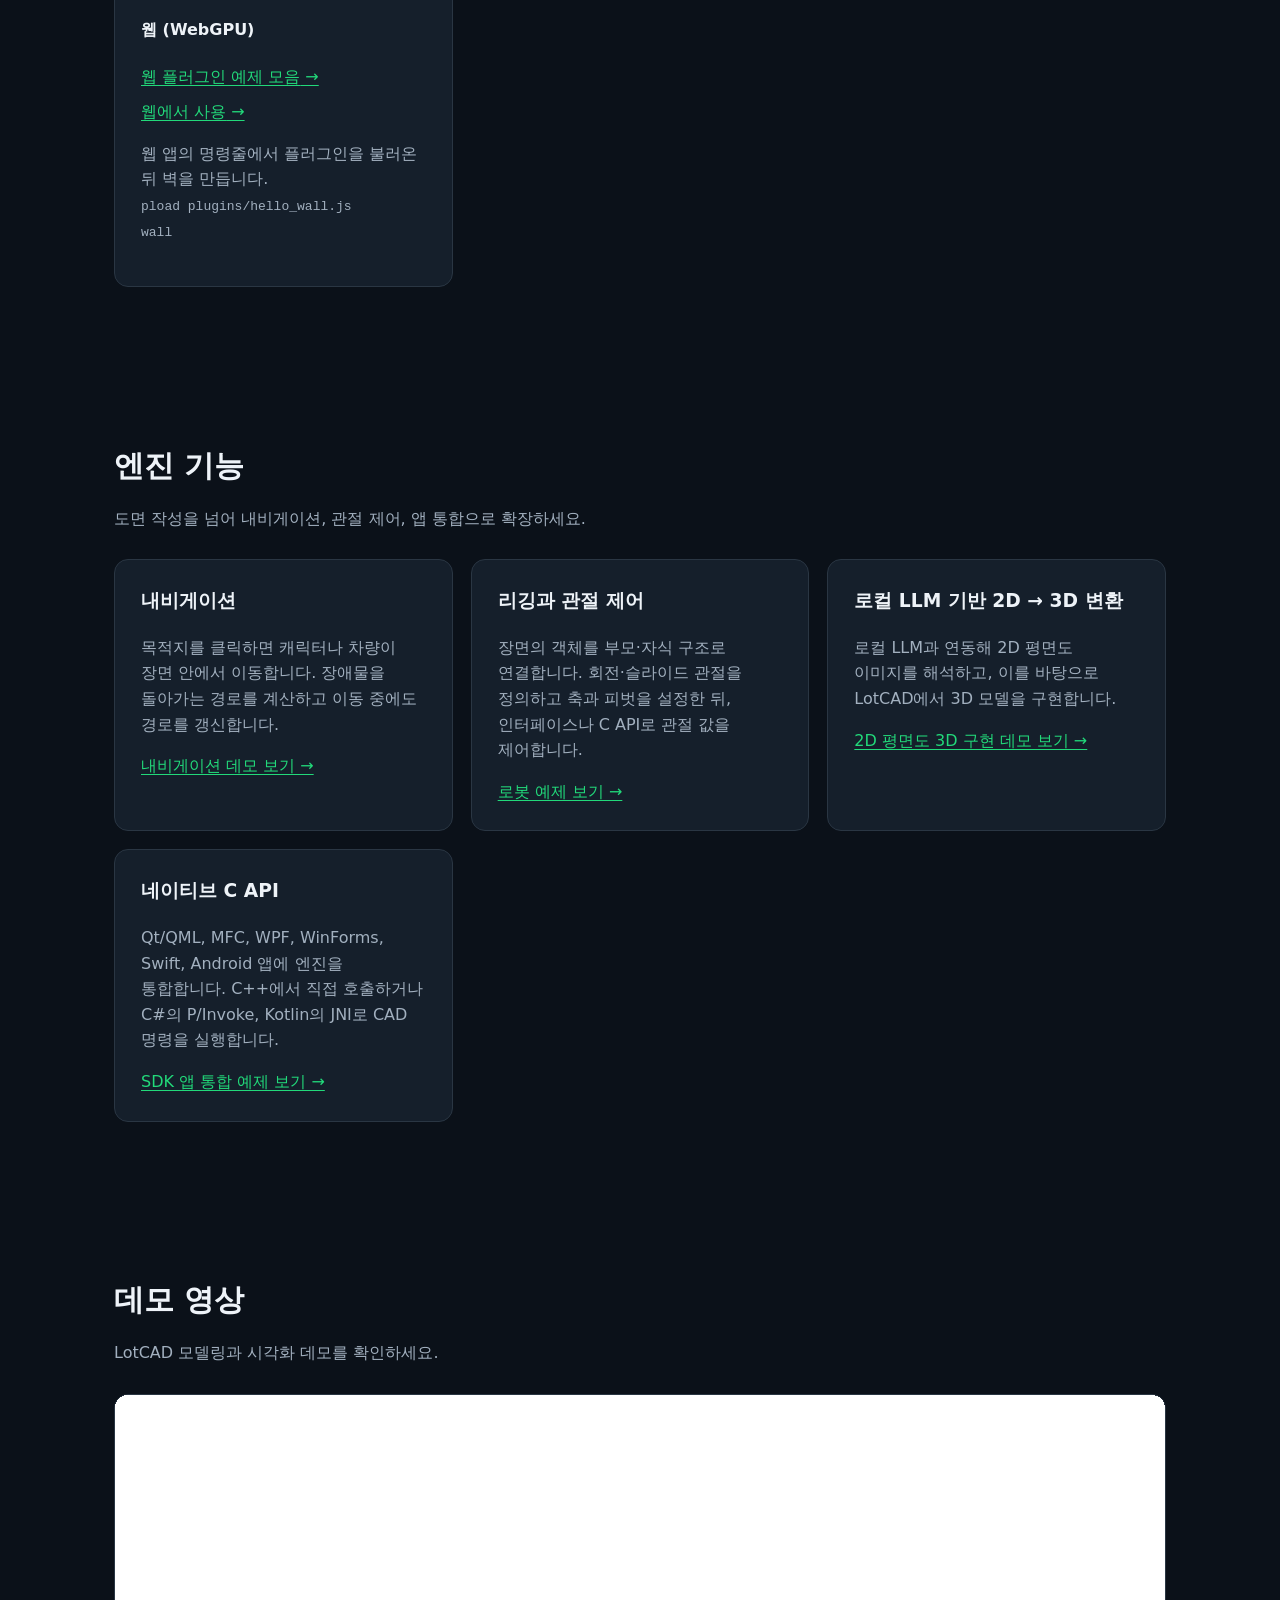
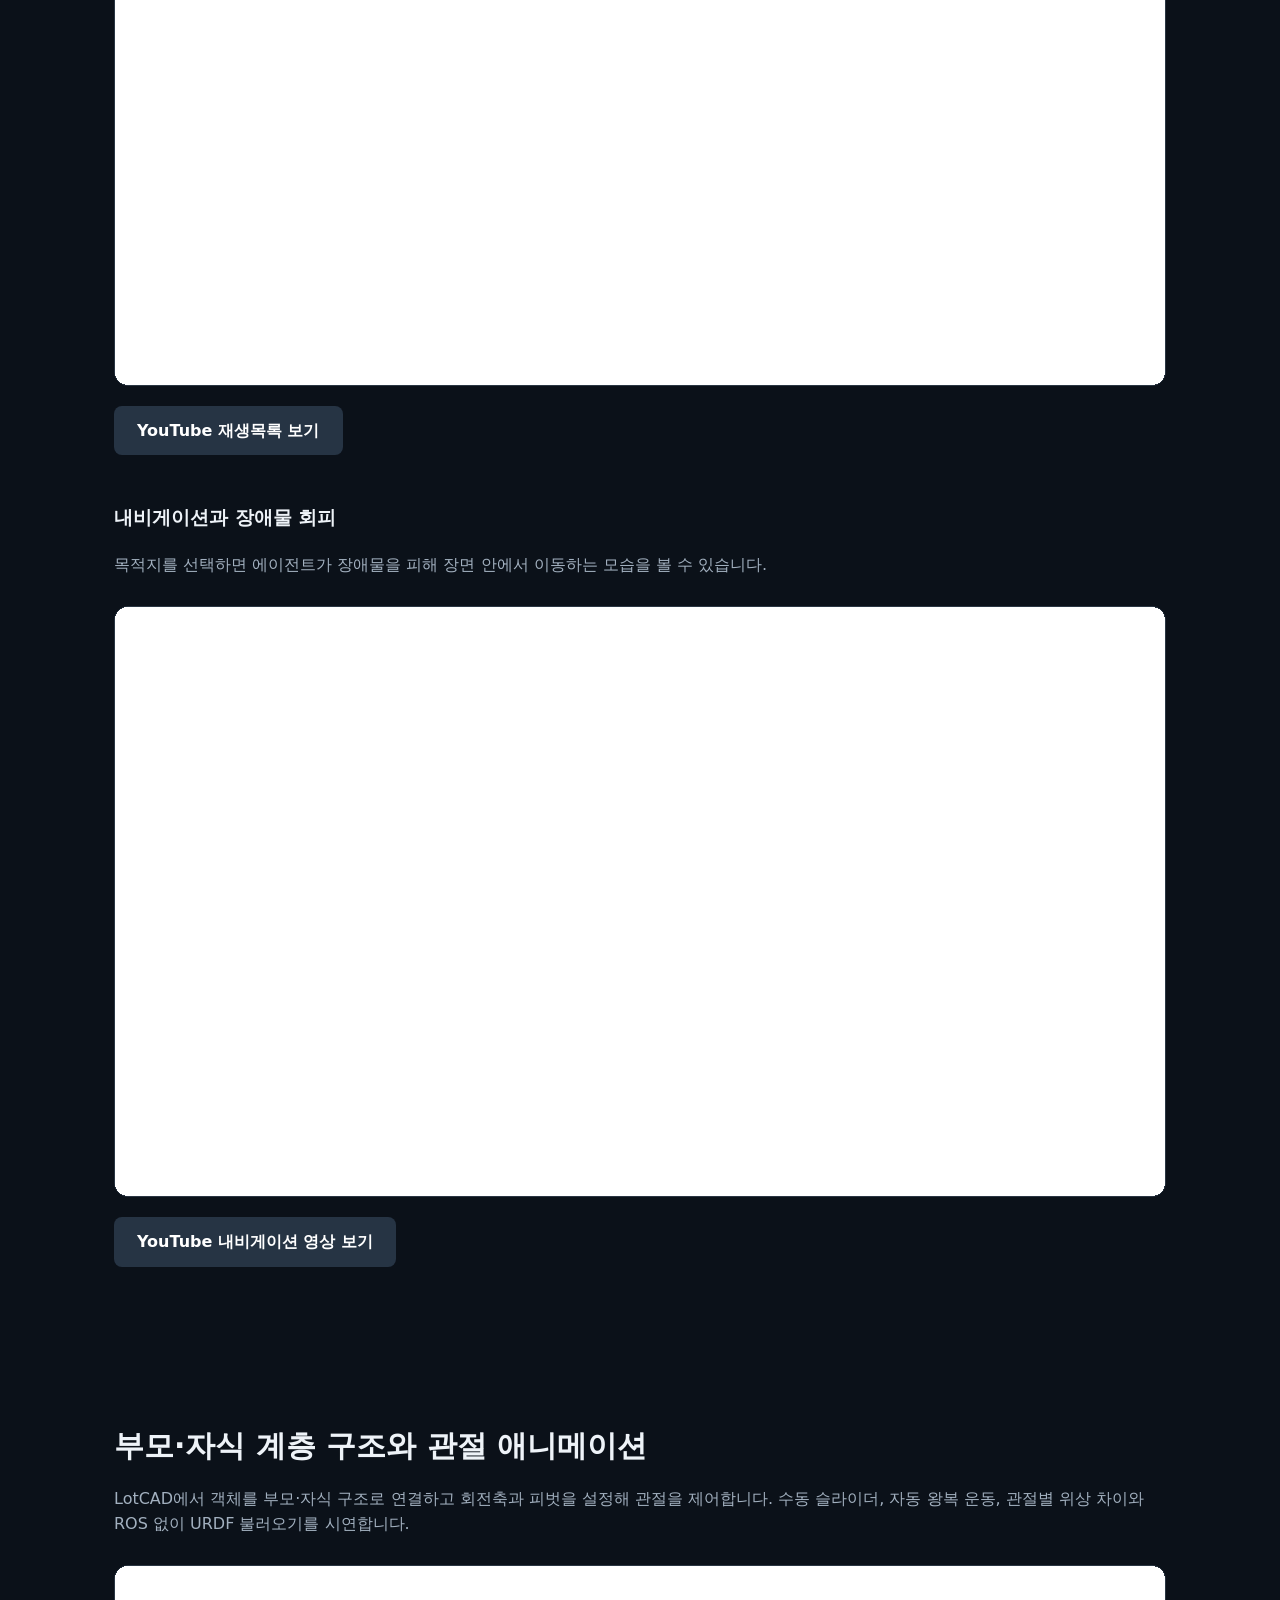
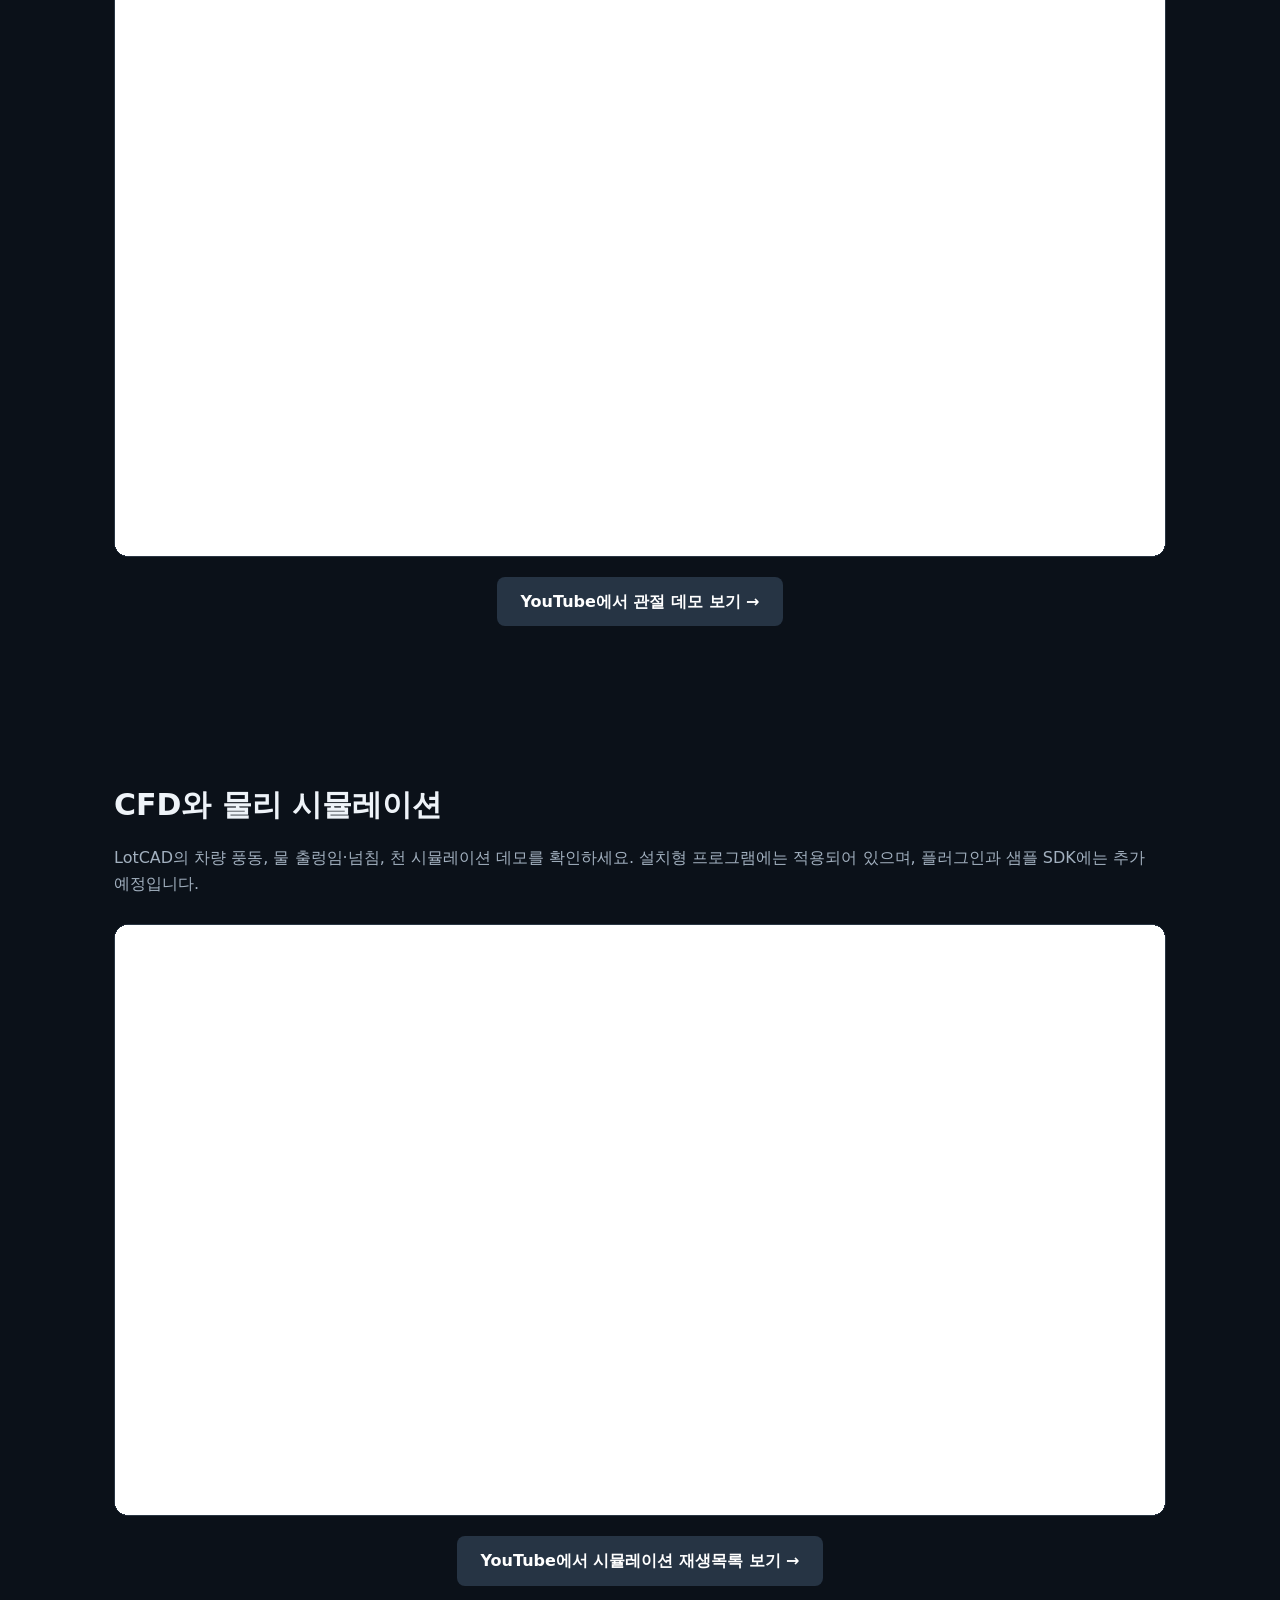
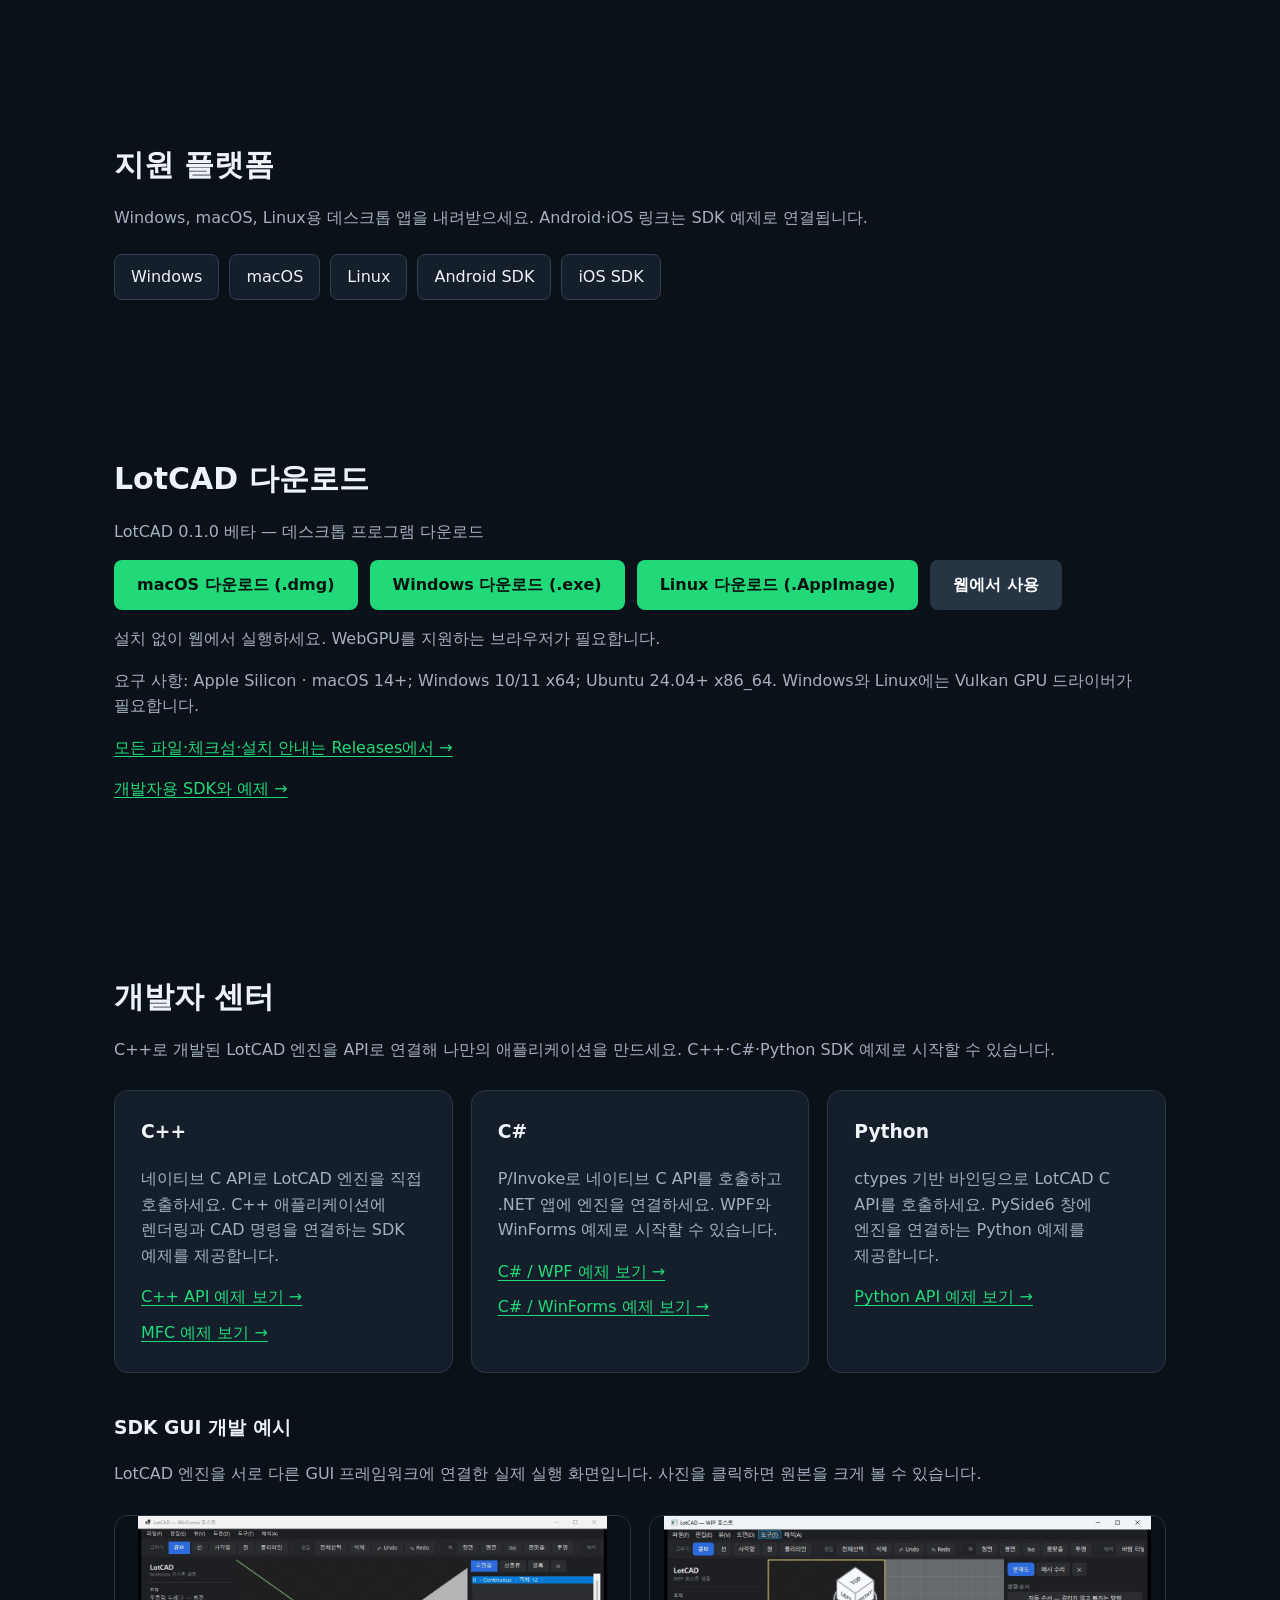
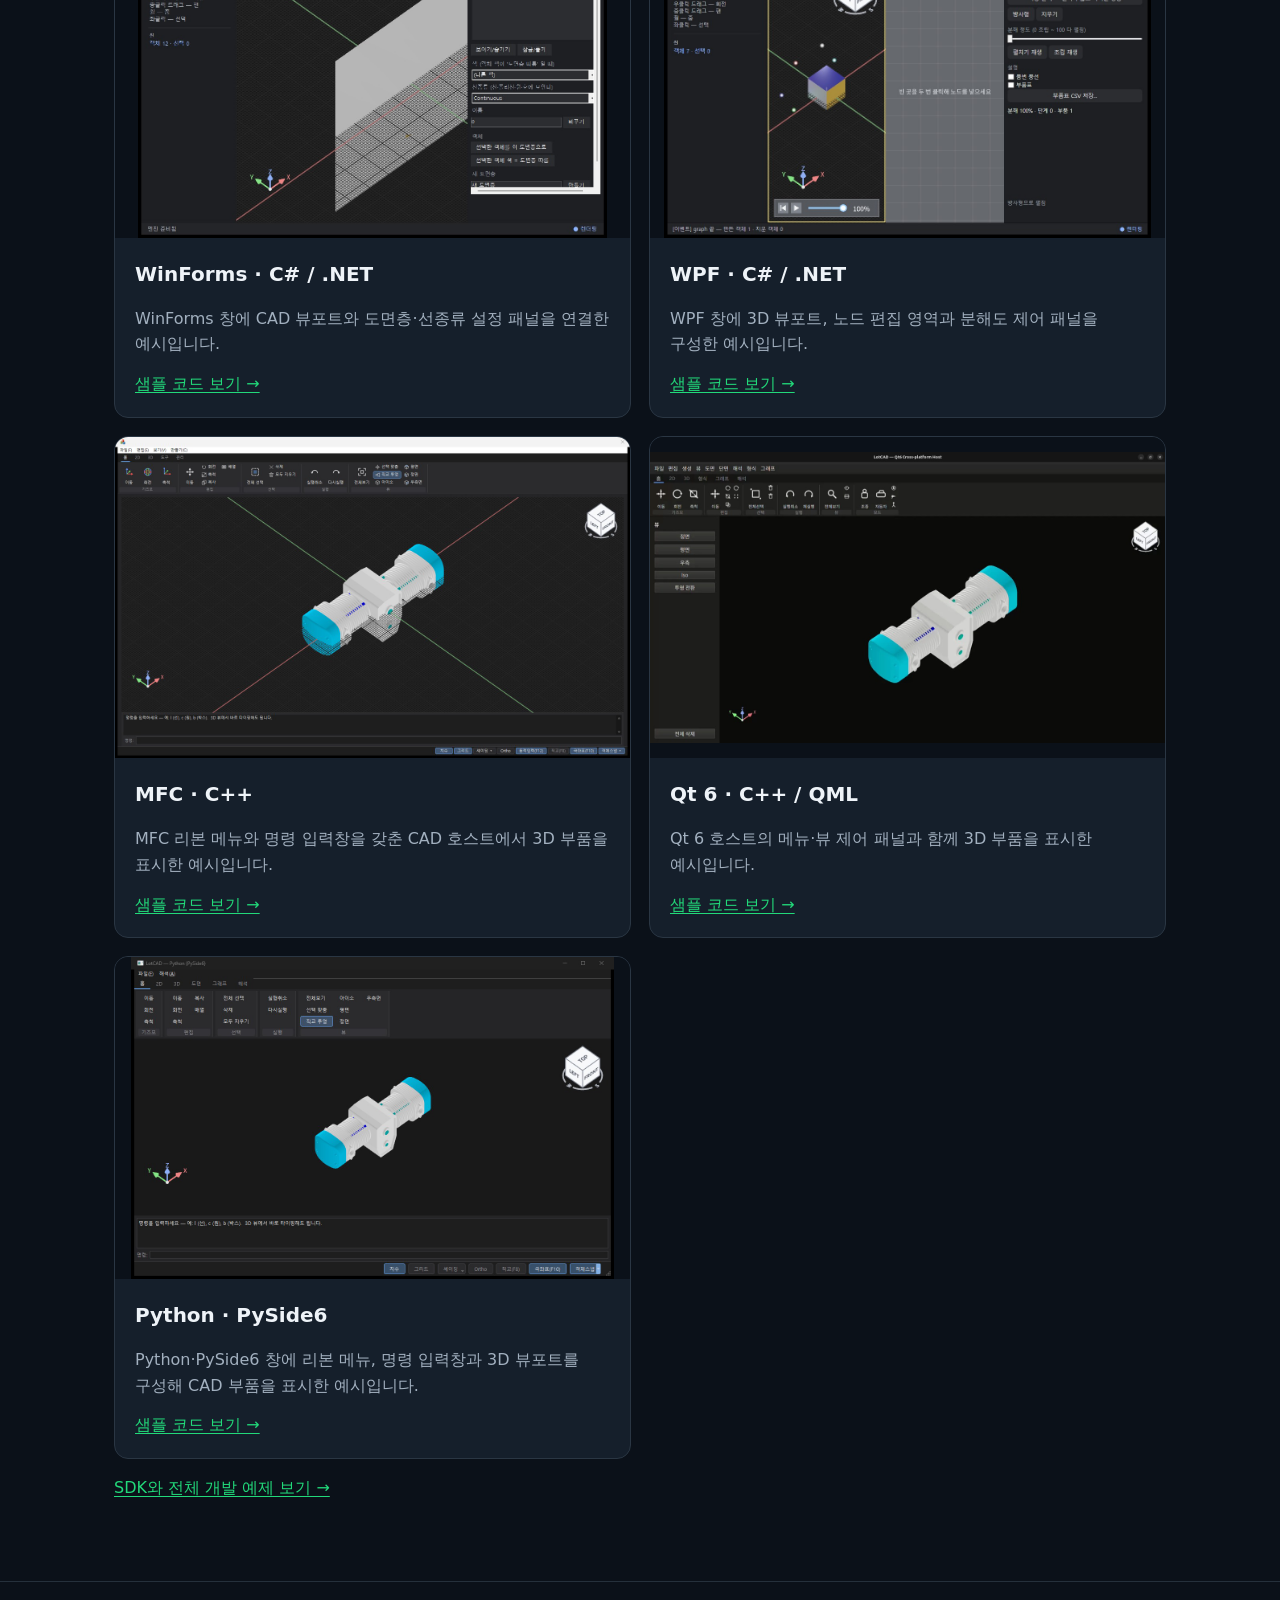
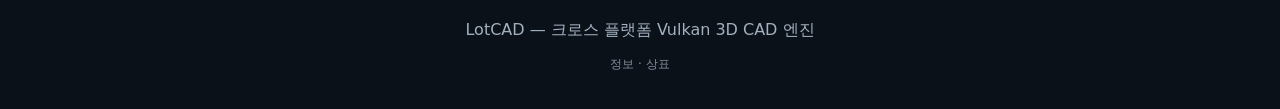
==== commit 580df363: "Add Python PySide6 SDK screenshot" ====
--- a/index.html
+++ b/index.html
@@ -392,6 +392,14 @@
             <a class="text-link" href="https://github.com/lotcad/Vulkan_CMake_Sample/tree/main/sample/qml_test" data-i18n="sdk.gui.code">샘플 코드 보기 →</a>
           </figcaption>
         </figure>
+        <figure class="screenshot-card">
+          <a href="images/sdk-python.jpg"><img src="images/sdk-python.jpg" alt="Python·PySide6 창에 리본 메뉴, 명령 입력창과 3D 뷰포트를 구성해 CAD 부품을 표시한 예시입니다." data-i18n-alt="sdk.gui.python.description" width="1200" height="800" loading="lazy"></a>
+          <figcaption>
+            <h4>Python · PySide6</h4>
+            <p data-i18n="sdk.gui.python.description">Python·PySide6 창에 리본 메뉴, 명령 입력창과 3D 뷰포트를 구성해 CAD 부품을 표시한 예시입니다.</p>
+            <a class="text-link" href="https://github.com/lotcad/Vulkan_CMake_Sample/tree/main/sample/python" data-i18n="sdk.gui.code">샘플 코드 보기 →</a>
+          </figcaption>
+        </figure>
       </div>
       <p><a class="text-link" href="https://github.com/lotcad/Vulkan_CMake_Sample"><span data-i18n="developers.sdk.link">SDK와 전체 개발 예제 보기 →</span></a></p>
     </section>
